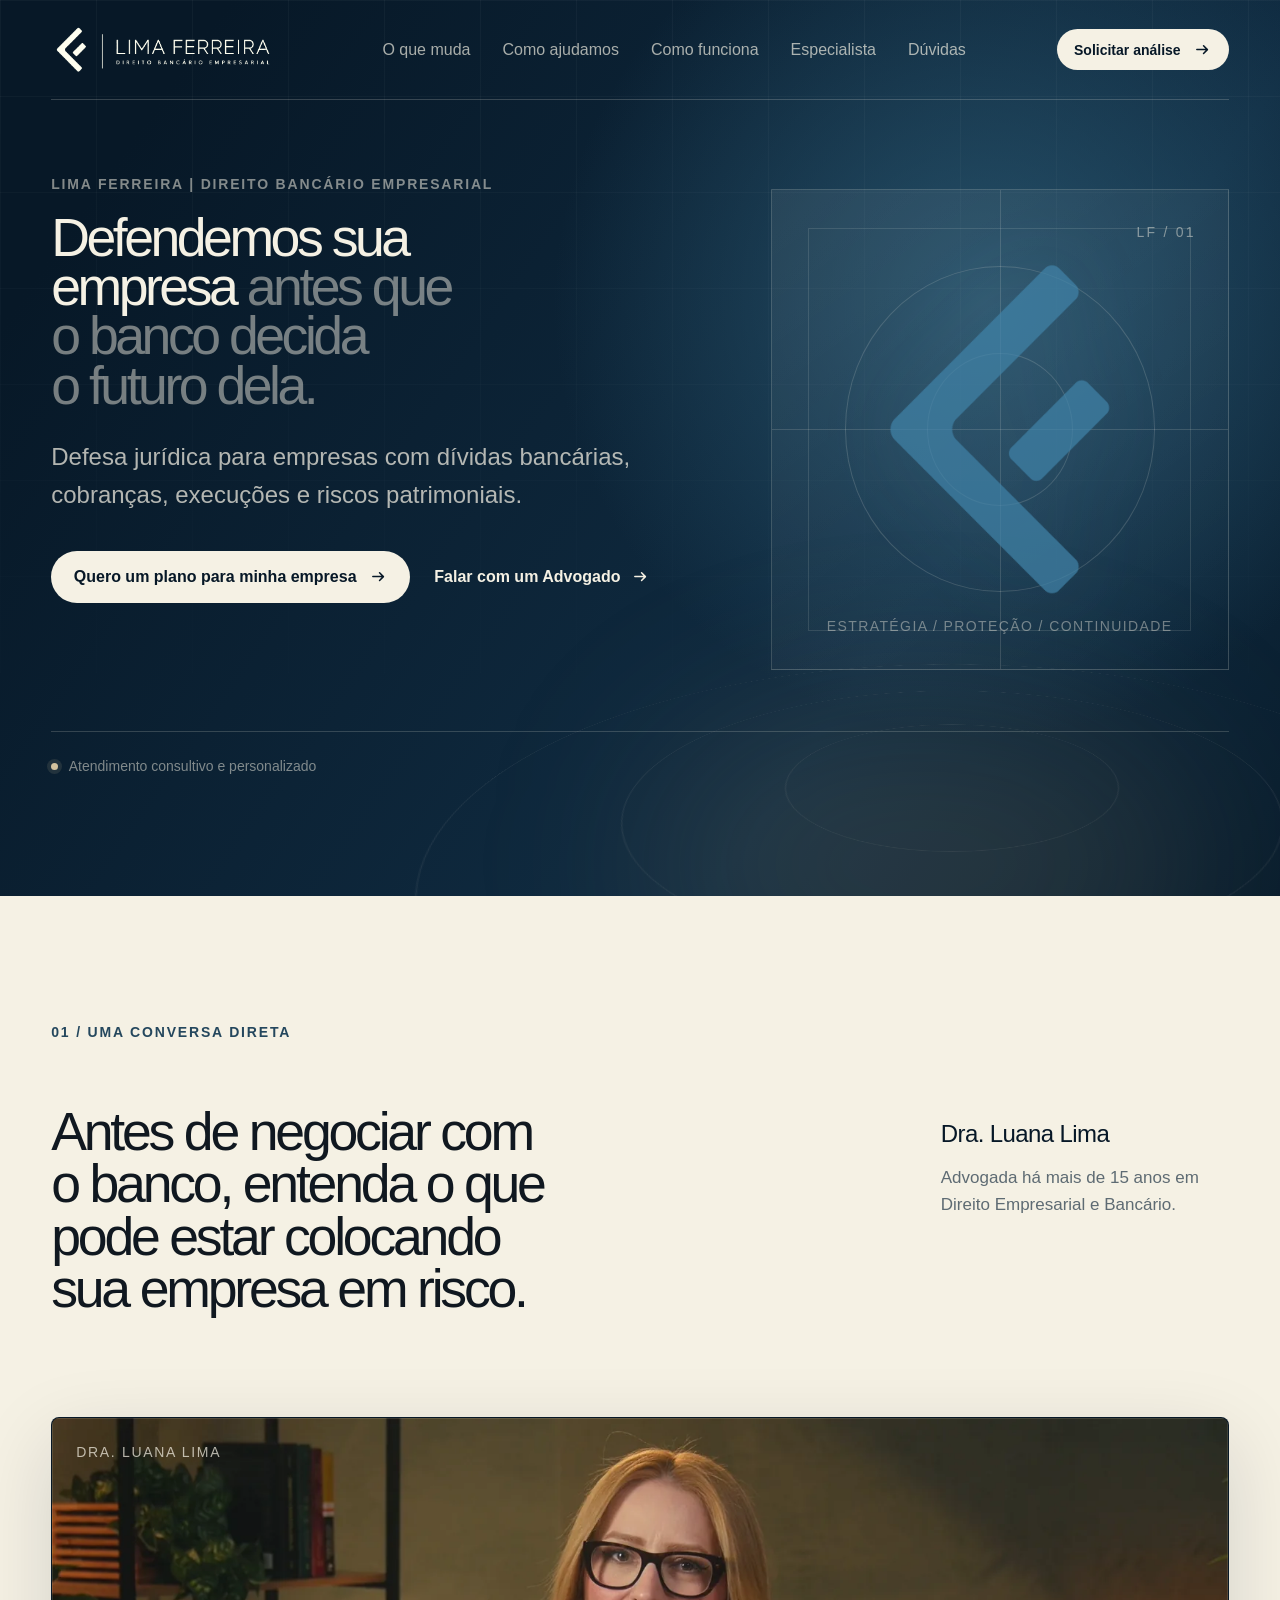
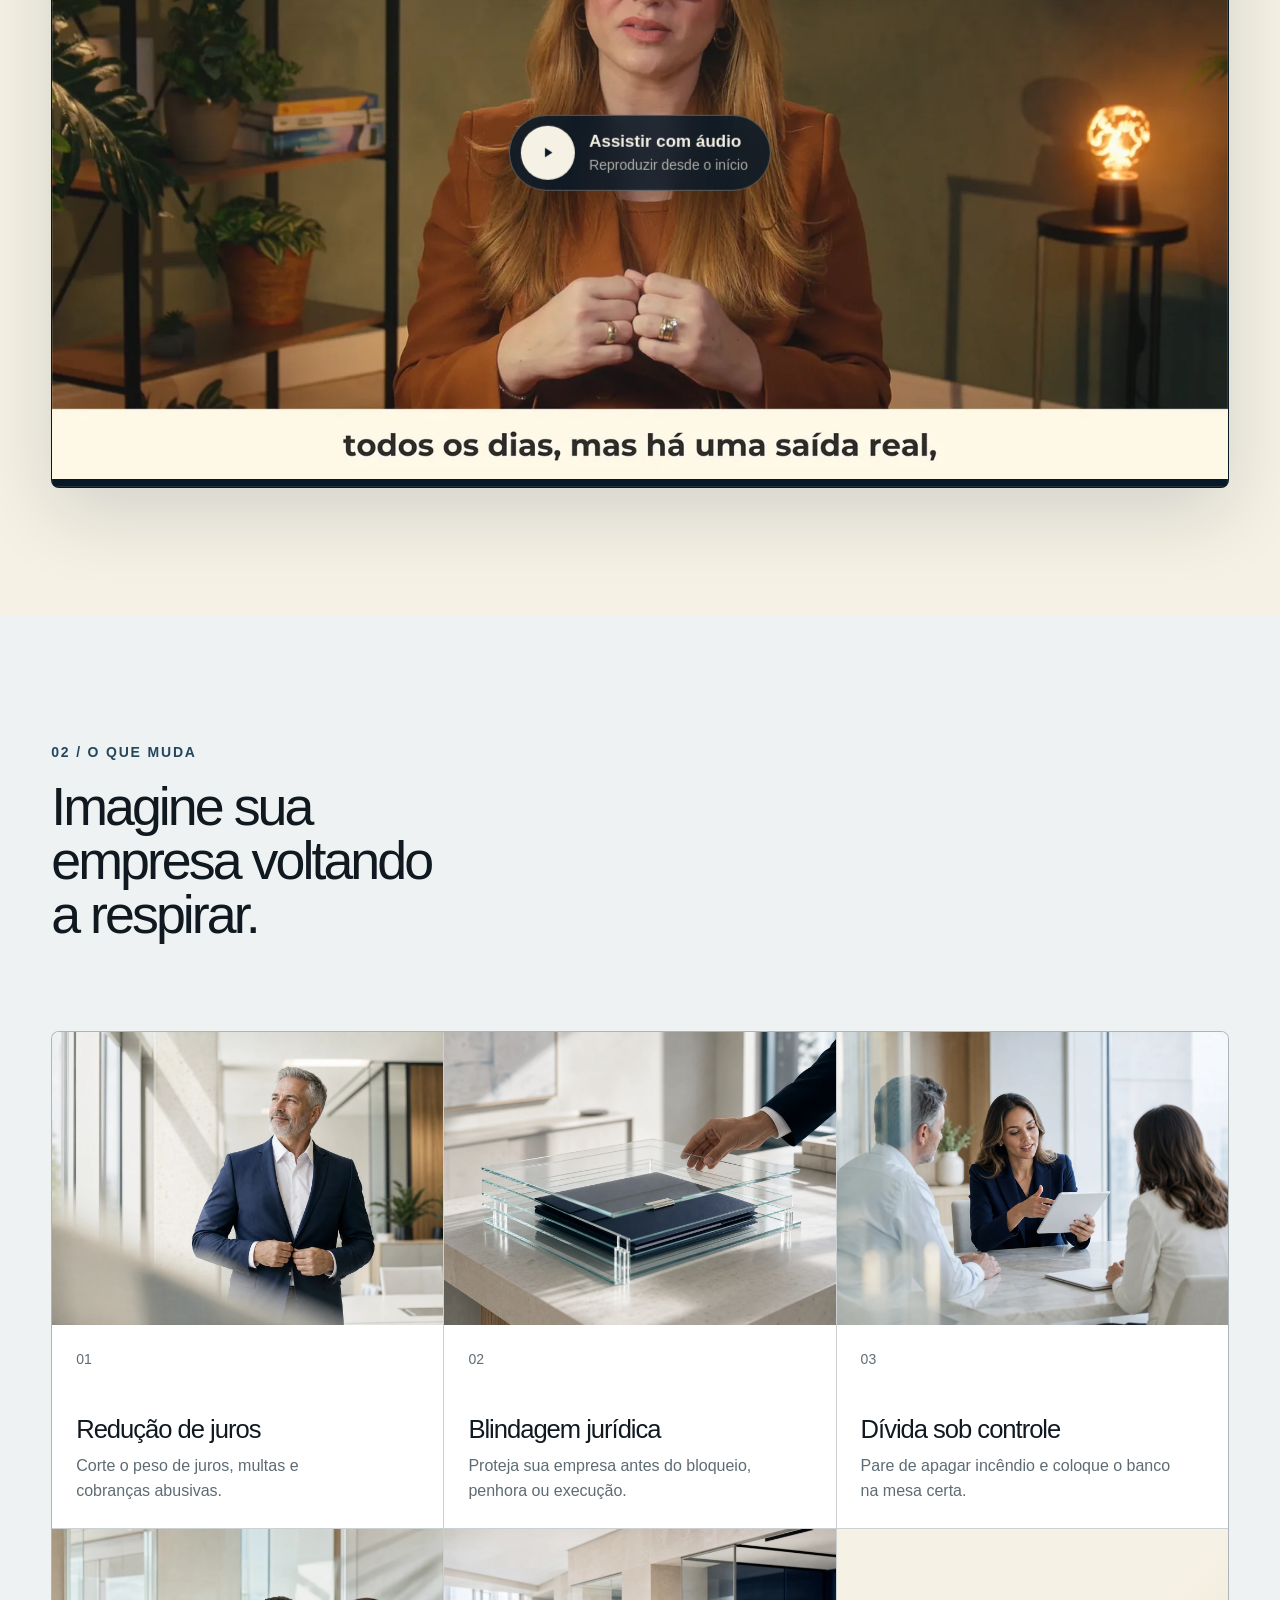
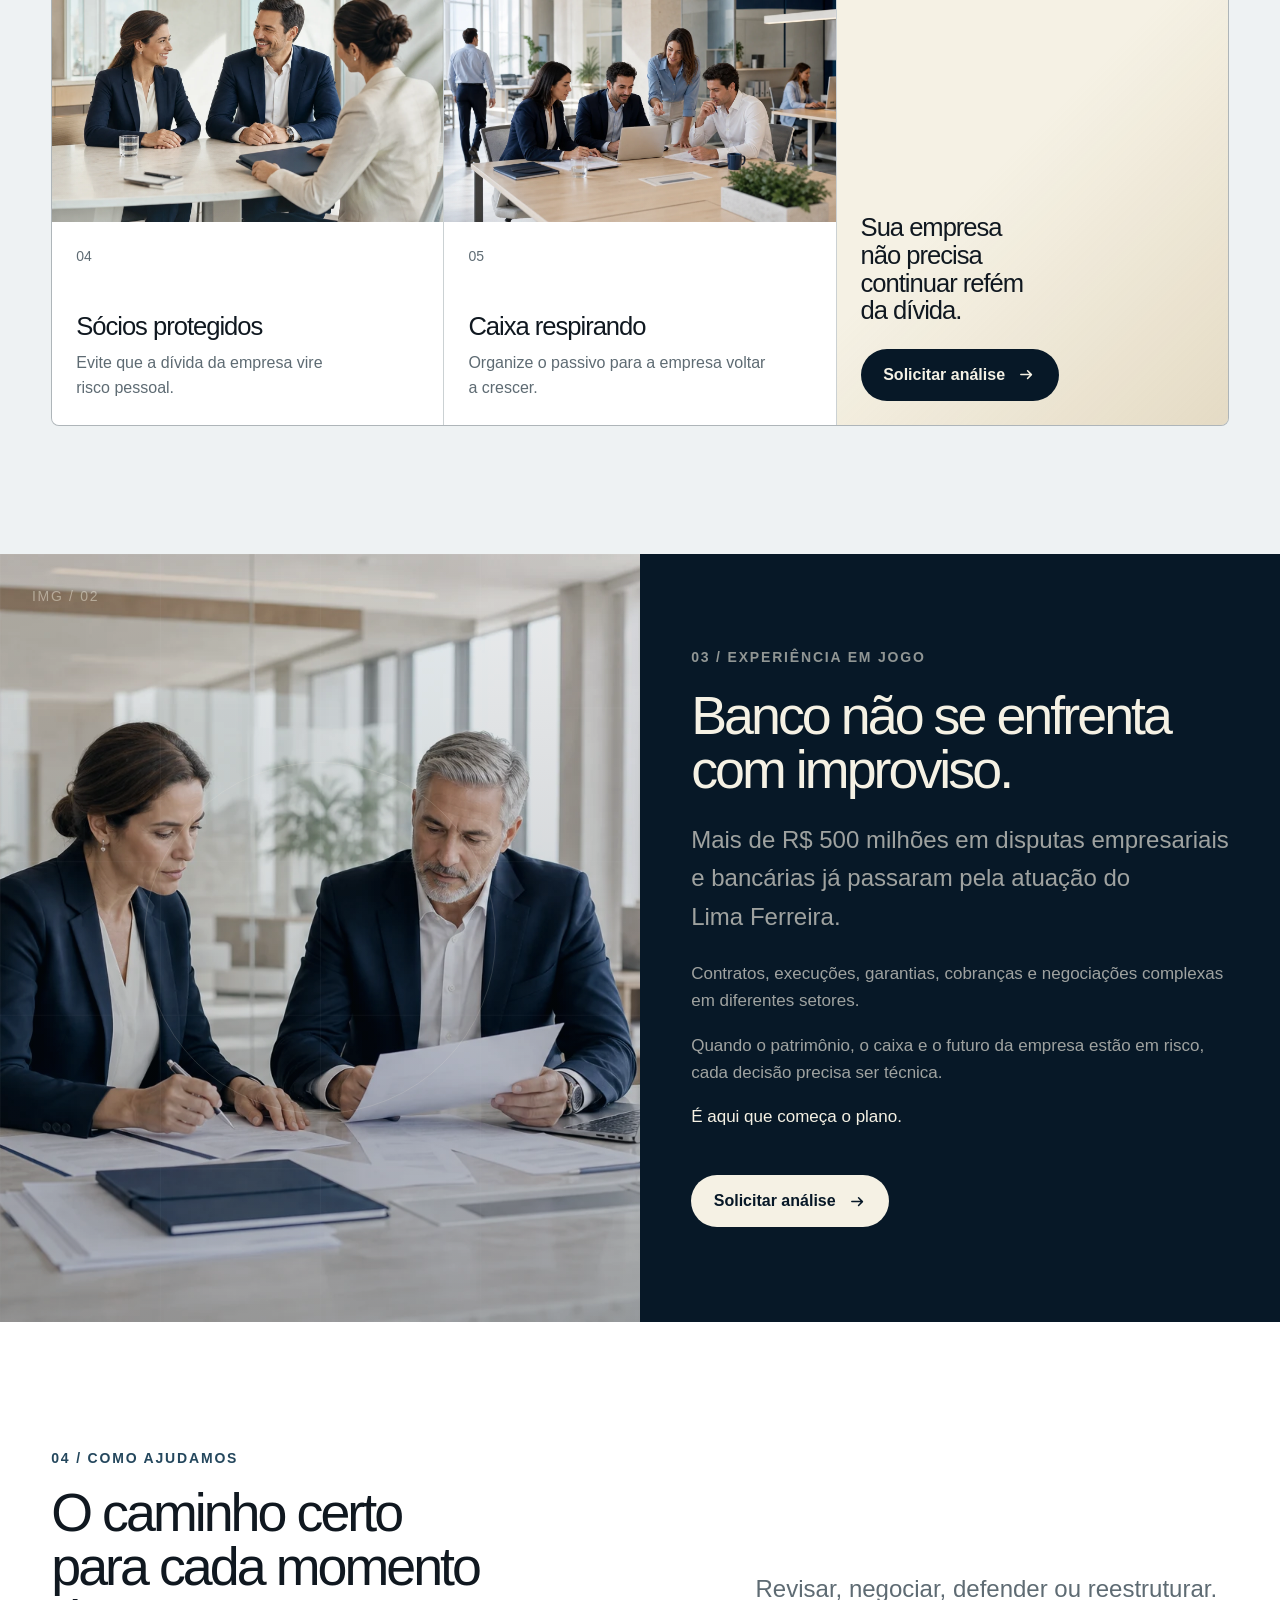
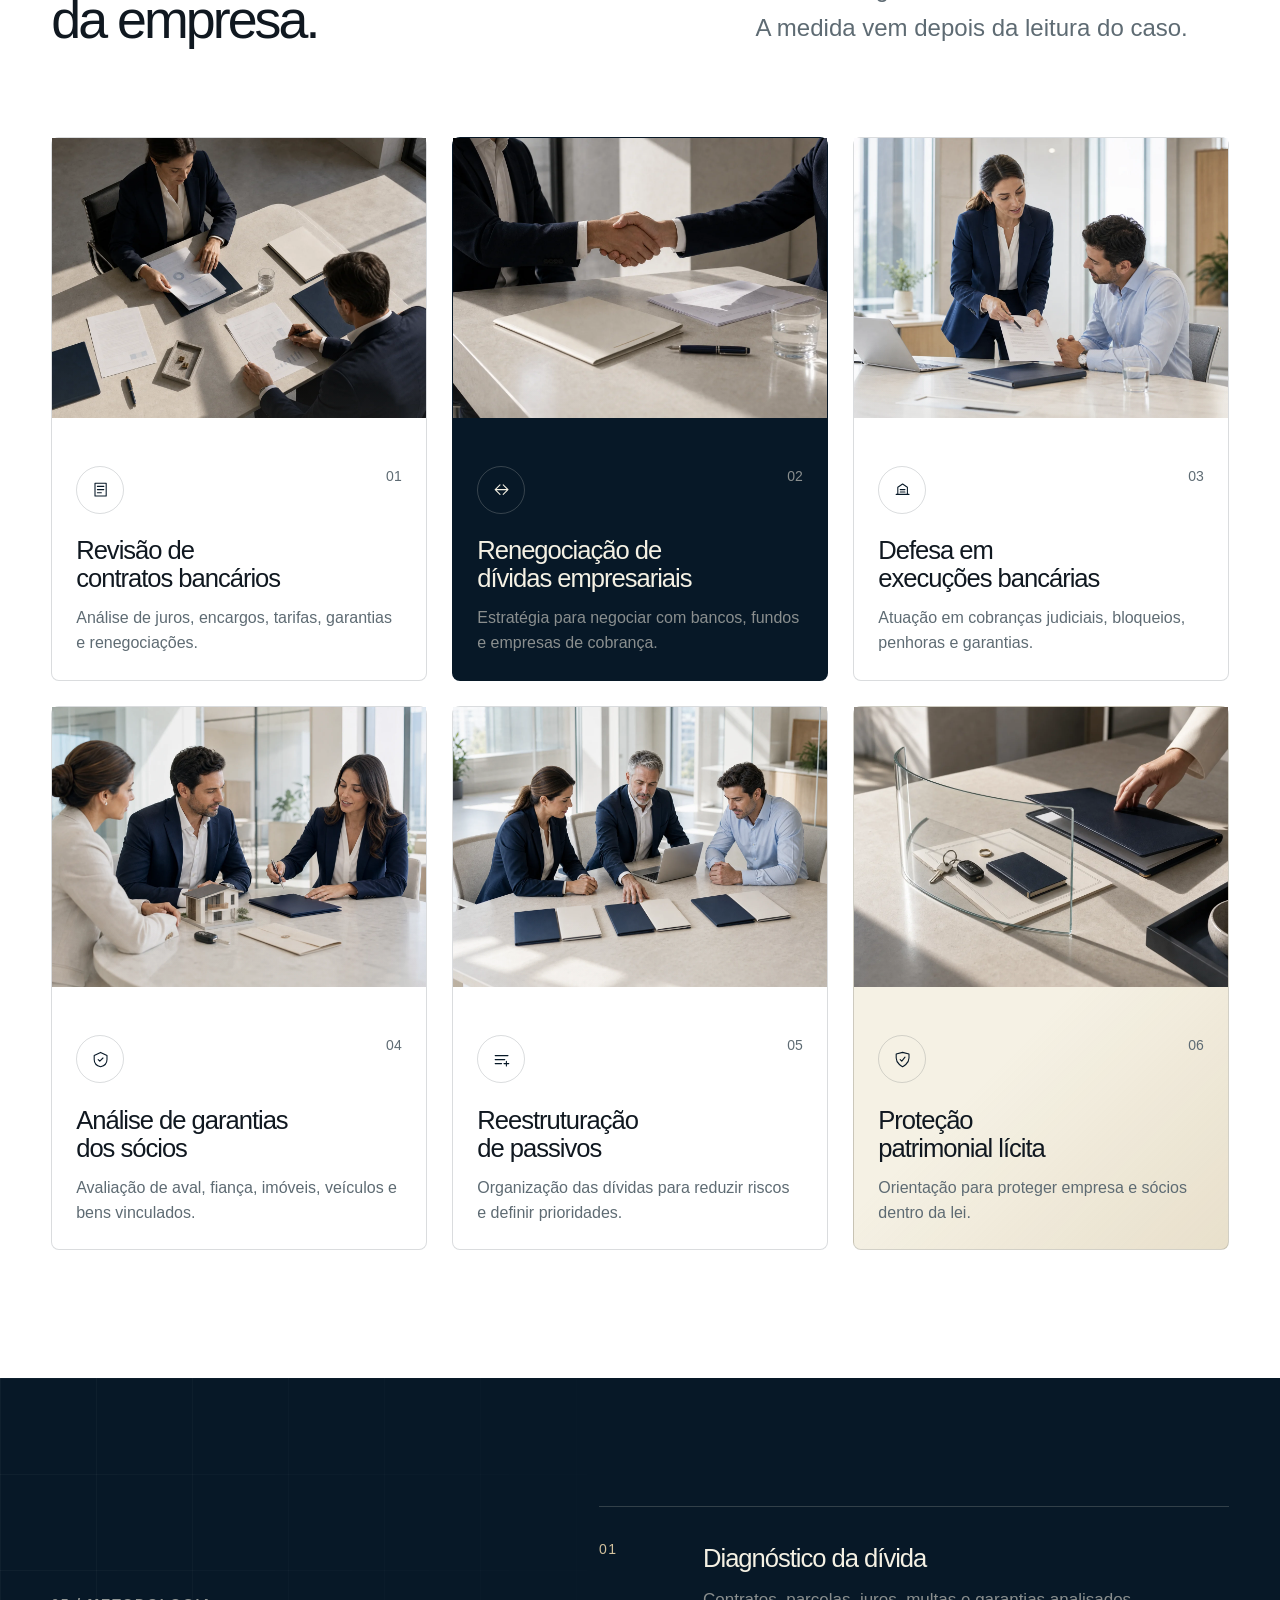
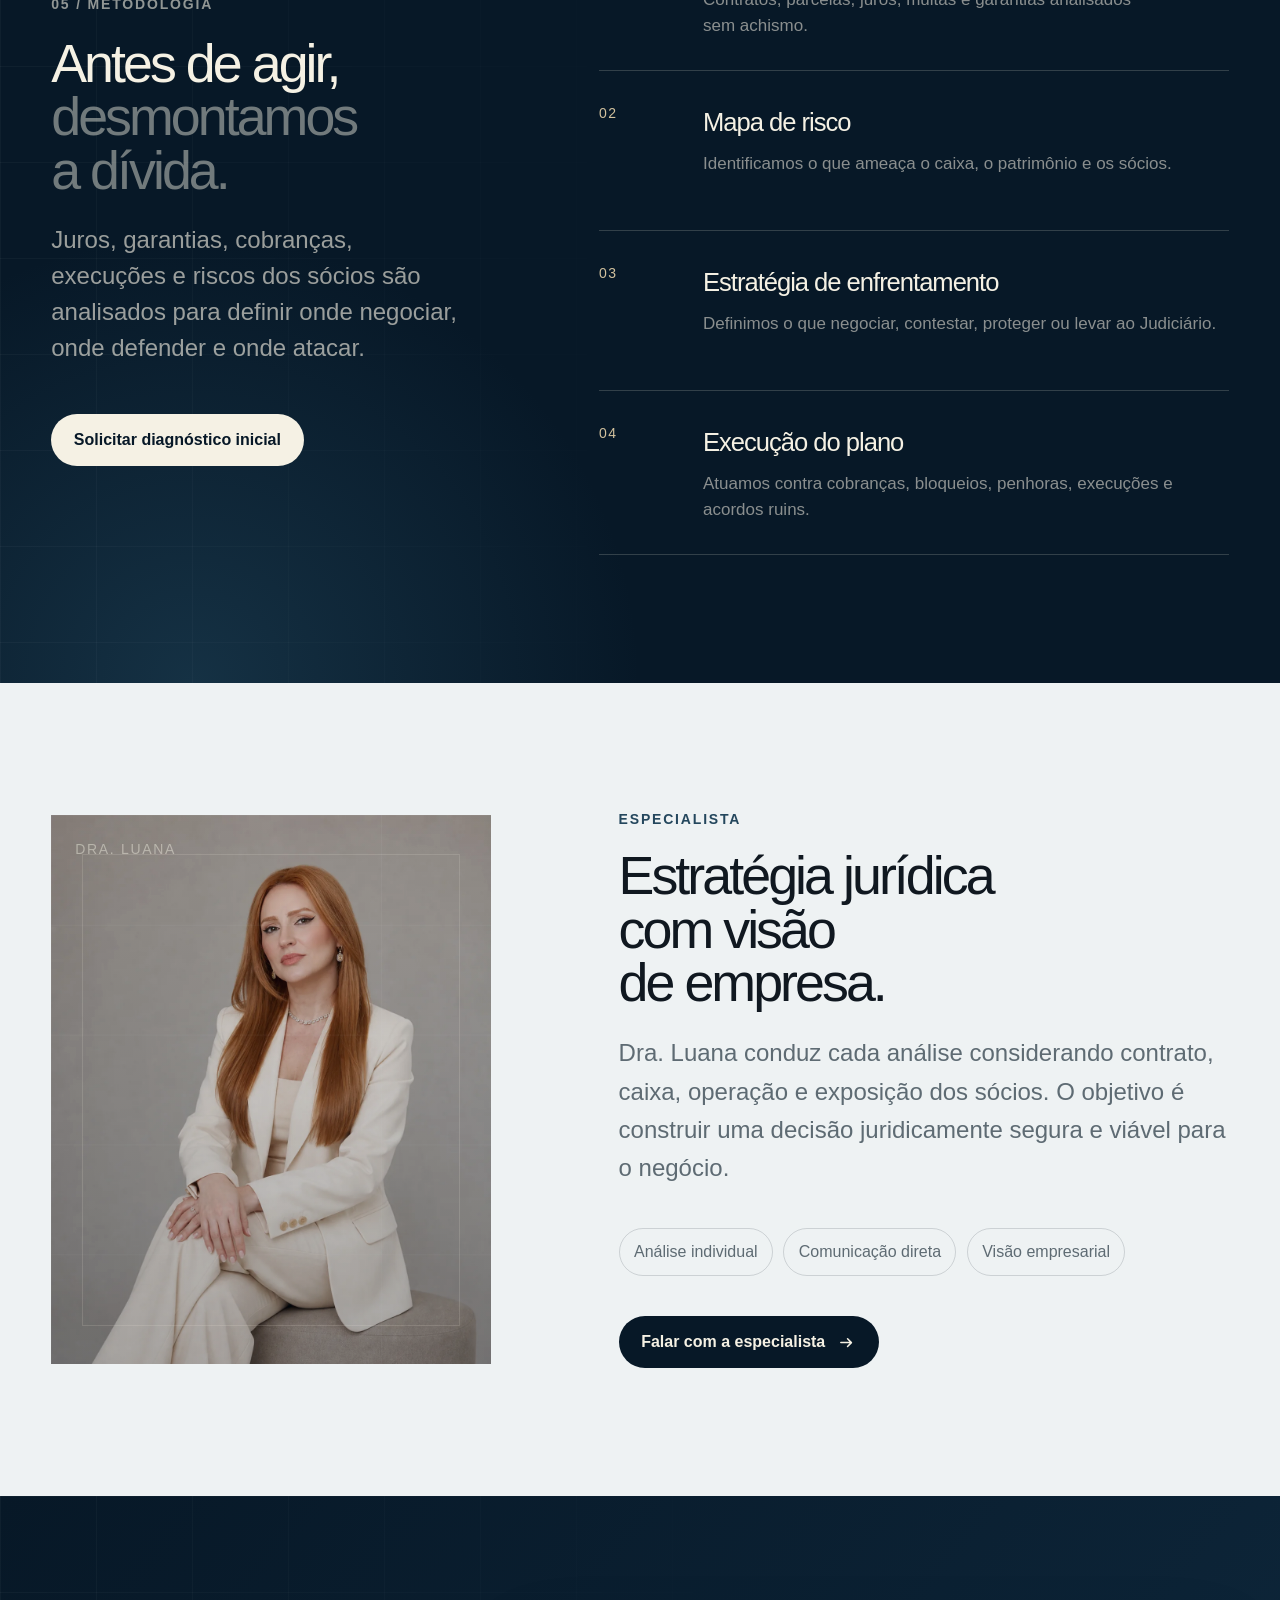
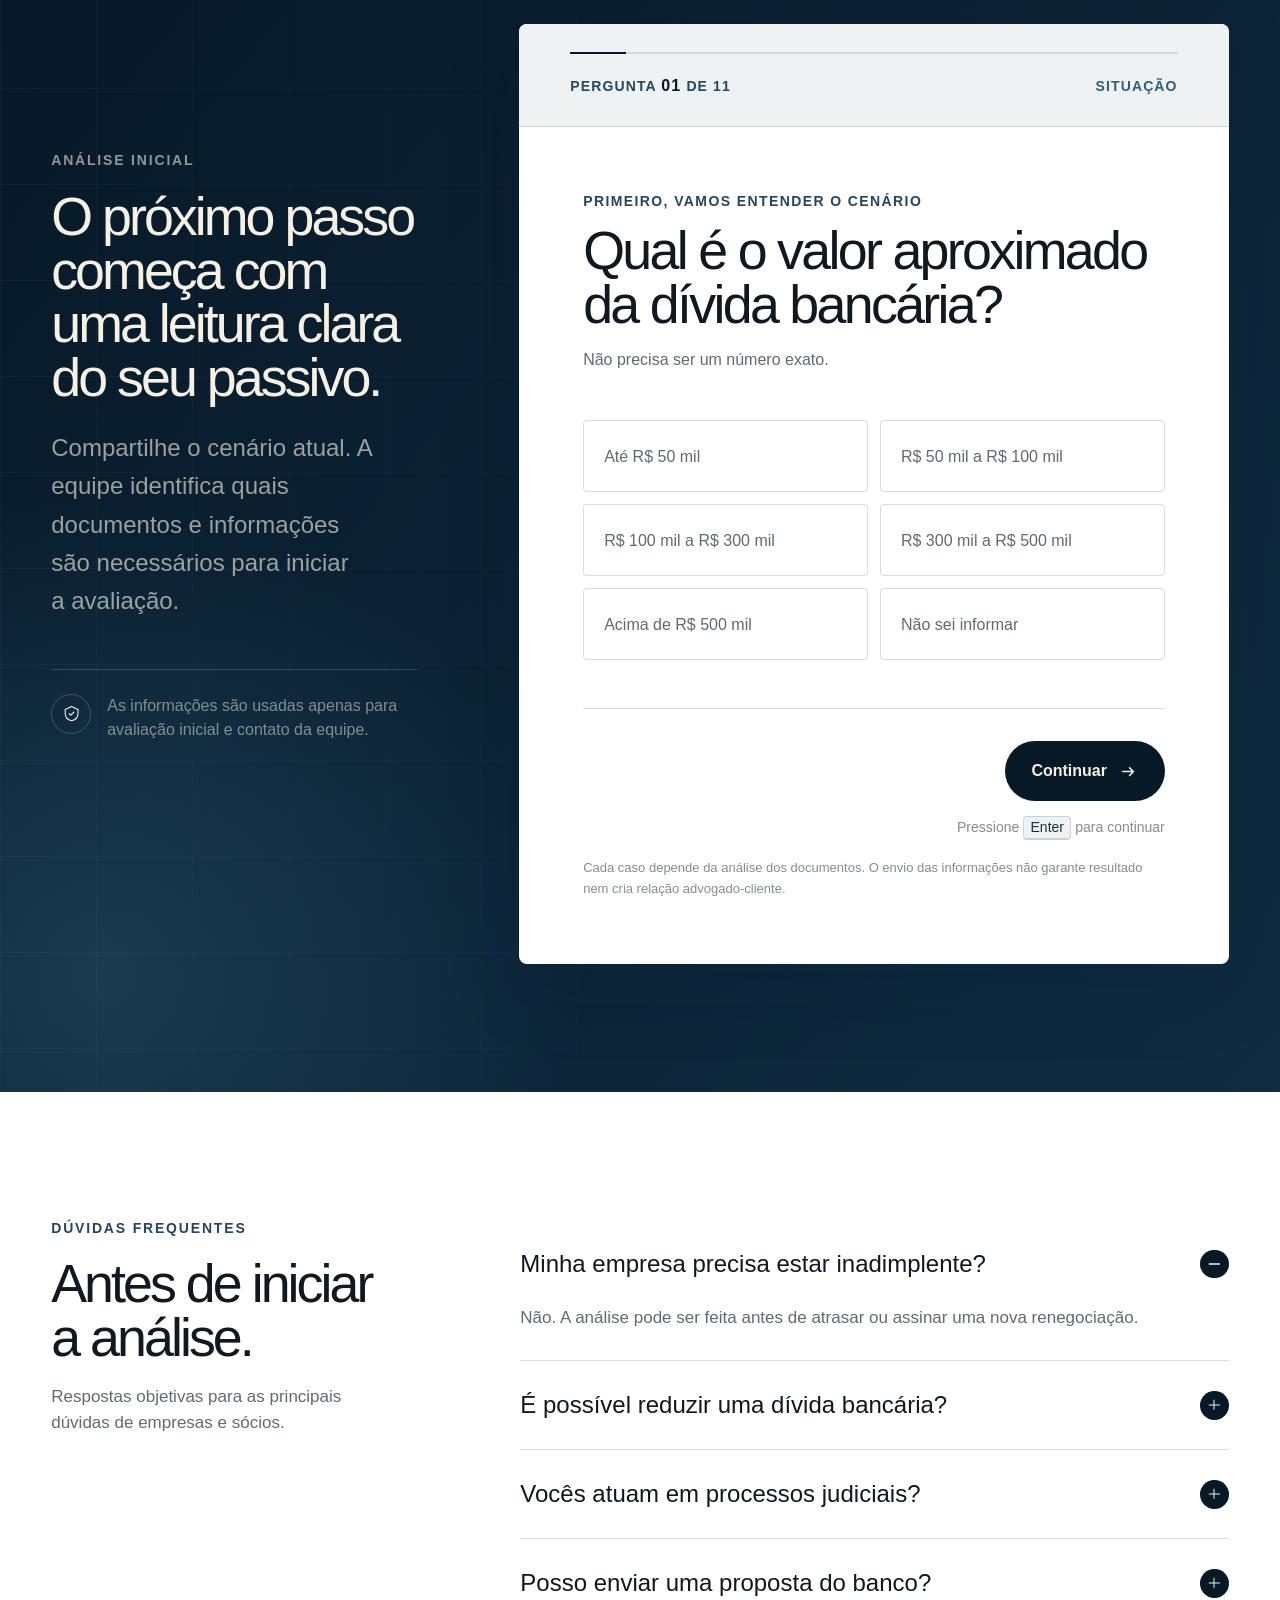
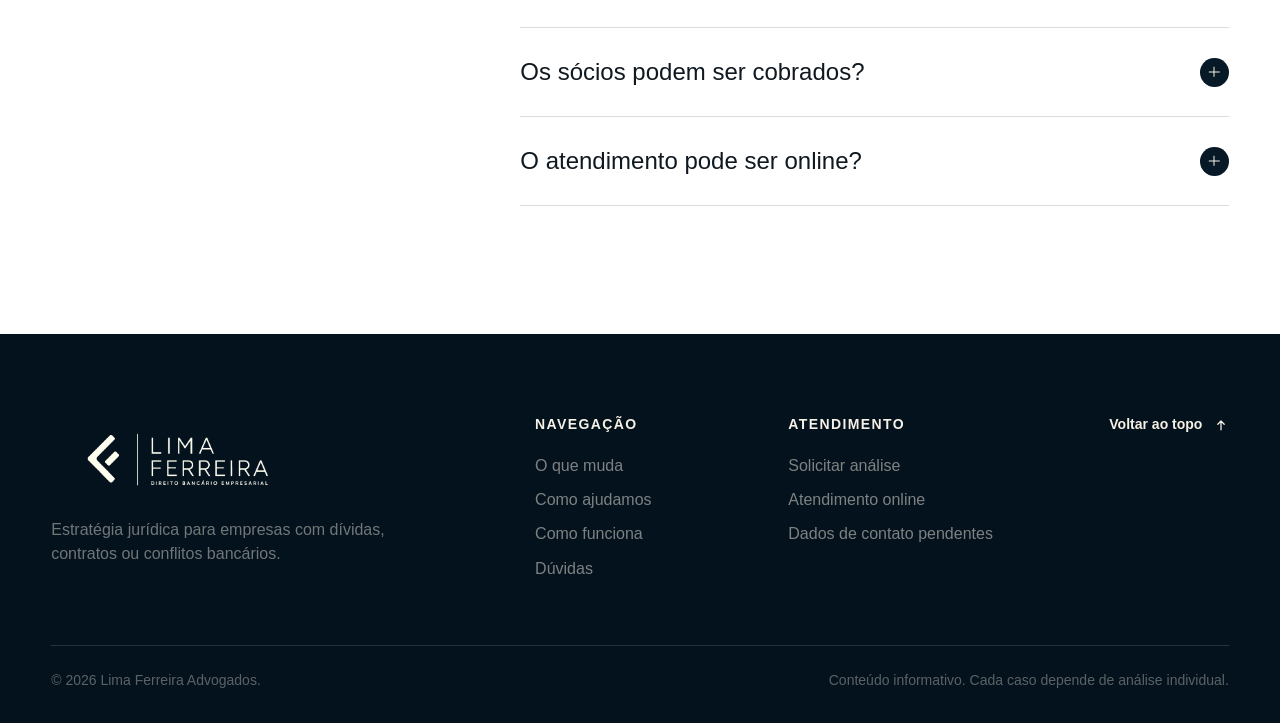
==== index.html @ 88865102 "Transforma formulario em fluxo conversacional" ====
<!doctype html>
<html lang="pt-BR">
  <head>
    <meta charset="UTF-8" />
    <meta name="viewport" content="width=device-width, initial-scale=1.0" />
    <meta
      name="description"
      content="Estratégia jurídica para organizar passivos bancários, negociar com segurança e proteger a continuidade da empresa."
    />
    <meta name="theme-color" content="#071827" />
    <title>Advogado Bancário Empresarial | Lima Ferreira Advogados</title>
    <link rel="icon" href="logos/lima_ferreira_bancario_compacta_ivory_sem_fundo.png" />
    <link rel="stylesheet" href="styles/tokens.css?v=20260612-mobile-type-system" />
    <link rel="stylesheet" href="styles/landing.css?v=20260613-conversational-form" />
    <script src="scripts/landing.js?v=20260613-conversational-form" defer></script>
  </head>

  <body>
    <a class="skip-link" href="#conteudo">Ir para o conteúdo</a>

    <header class="site-header" data-header>
      <div class="container header-inner">
        <a class="brand" href="#inicio" aria-label="Lima Ferreira - início">
          <img
            src="logos/lima_ferreira_bancario_horizontal_ivory_sem_fundo.png"
            alt="Lima Ferreira Direito Bancário Empresarial"
          />
        </a>

        <button
          class="menu-toggle"
          type="button"
          aria-expanded="false"
          aria-controls="primary-navigation"
        >
          <span></span>
          <span></span>
          <span></span>
          <span class="sr-only">Abrir navegação</span>
        </button>

        <nav id="primary-navigation" class="primary-navigation" aria-label="Navegação principal">
          <a href="#situacoes">O que muda</a>
          <a href="#atuacao">Como ajudamos</a>
          <a href="#metodo">Como funciona</a>
          <a href="#especialista">Especialista</a>
          <a href="#faq">Dúvidas</a>
        </nav>

        <a class="button button--ivory button--small header-cta" href="#analise">
          Solicitar análise
          <span class="button-icon" aria-hidden="true">
            <svg viewBox="0 0 20 20">
              <path d="M4 10h11M11 6l4 4-4 4" />
            </svg>
          </span>
        </a>
      </div>
    </header>

    <main id="conteudo">
      <section id="inicio" class="hero">
        <div class="hero-grid" aria-hidden="true"></div>
        <div class="hero-glow" aria-hidden="true"></div>

        <div class="container hero-layout">
          <div class="hero-copy">
            <div class="section-kicker section-kicker--light">
              <span>Lima Ferreira | Direito Bancário Empresarial</span>
            </div>

            <h1>Defendemos sua empresa <span>antes que o banco decida o futuro dela.</span></h1>
            <p class="hero-description">
              Defesa jurídica para empresas com dívidas bancárias, cobranças, execuções e riscos
              patrimoniais.
            </p>

            <div class="hero-actions">
              <a class="button button--ivory" href="#analise">
                Quero um plano para minha empresa
                <span class="button-icon" aria-hidden="true">
                  <svg viewBox="0 0 20 20">
                    <path d="M4 10h11M11 6l4 4-4 4" />
                  </svg>
                </span>
              </a>
              <a class="text-link text-link--light" href="#especialista">
                Falar com um Advogado
                <svg viewBox="0 0 20 20" aria-hidden="true">
                  <path d="M4 10h11M11 6l4 4-4 4" />
                </svg>
              </a>
            </div>
          </div>

          <div class="hero-visual" aria-label="Símbolo geométrico da Lima Ferreira">
            <div class="visual-index">LF / 01</div>
            <div class="visual-axis visual-axis--horizontal" aria-hidden="true"></div>
            <div class="visual-axis visual-axis--vertical" aria-hidden="true"></div>
            <div class="visual-arc visual-arc--large" aria-hidden="true"></div>
            <div class="visual-arc visual-arc--small" aria-hidden="true"></div>
            <img
              class="visual-logo-mark"
              src="logos/lima-ferreira-icone-azul.png"
              alt=""
              aria-hidden="true"
            />
            <p class="visual-caption">Estratégia / Proteção / Continuidade</p>
          </div>
        </div>

        <div class="container hero-status">
          <div>
            <span class="status-dot"></span>
            <p>Atendimento consultivo e personalizado</p>
          </div>
        </div>
      </section>

      <section id="conversa" class="section video-section" aria-labelledby="video-title">
        <div class="container video-intro">
          <p class="section-number">01 / Uma conversa direta</p>
          <h2 id="video-title">
            Antes de negociar com o banco, entenda o que pode estar colocando sua empresa em risco.
          </h2>
          <p class="video-intro__credential">
            <strong>Dra. Luana Lima</strong>
            <span>Advogada há mais de 15 anos em Direito Empresarial e Bancário.</span>
          </p>
        </div>

        <div class="container video-frame">
          <video
            data-video-preview
            autoplay
            muted
            loop
            playsinline
            preload="metadata"
            poster="assets/editorial/images/dra-luana-video-poster.webp"
            aria-label="Apresentação da Dra. Luana sobre direito bancário empresarial"
          >
            <source src="assets/editorial/dra-luana-apresentacao.m4v" type="video/x-m4v" />
            Seu navegador não oferece suporte à reprodução de vídeo.
          </video>
          <button
            class="video-frame__play"
            type="button"
            data-video-play
            aria-label="Assistir ao vídeo completo com áudio desde o início"
          >
            <span class="video-frame__play-icon" aria-hidden="true">
              <svg viewBox="0 0 24 24">
                <path d="M9 6.75v10.5L17.25 12 9 6.75Z" />
              </svg>
            </span>
            <span>
              <strong>Assistir com áudio</strong>
              <small>Reproduzir desde o início</small>
            </span>
          </button>
          <div class="video-frame__meta" aria-hidden="true">
            <span>DRA. LUANA LIMA</span>
          </div>
        </div>
      </section>

      <section id="situacoes" class="section pain-section">
        <div class="container">
          <div class="section-heading">
            <div>
              <p class="section-number">02 / O que muda</p>
              <h2>Imagine sua empresa voltando a respirar.</h2>
            </div>
          </div>

          <div class="situation-grid">
            <article class="situation-card">
              <figure class="card-media">
                <img
                  src="assets/editorial/images/04-card-parcelas-caixa.webp?v=20260612-light-cards"
                  alt="Empresário confiante em um escritório claro após reorganizar sua dívida"
                  loading="lazy"
                />
              </figure>
              <span>01</span>
              <h3>Redução de juros</h3>
              <p>Corte o peso de juros, multas e cobranças abusivas.</p>
            </article>

            <article class="situation-card">
              <figure class="card-media">
                <img
                  src="assets/editorial/images/05-card-proposta-complexa.webp?v=20260612-light-cards"
                  alt="Documentos empresariais protegidos por camadas de vidro"
                  loading="lazy"
                />
              </figure>
              <span>02</span>
              <h3>Blindagem jurídica</h3>
              <p>Proteja sua empresa antes do bloqueio, penhora ou execução.</p>
            </article>

            <article class="situation-card">
              <figure class="card-media">
                <img
                  src="assets/editorial/images/06-card-execucao.webp?v=20260612-light-cards"
                  alt="Advogada explica uma estratégia bancária a empresários usando um tablet"
                  loading="lazy"
                />
              </figure>
              <span>03</span>
              <h3>Dívida sob controle</h3>
              <p>Pare de apagar incêndio e coloque o banco na mesa certa.</p>
            </article>

            <article class="situation-card">
              <figure class="card-media">
                <img
                  src="assets/editorial/images/07-card-socios-expostos.webp?v=20260612-light-cards"
                  alt="Sócios satisfeitos após uma reunião de proteção patrimonial"
                  loading="lazy"
                />
              </figure>
              <span>04</span>
              <h3>Sócios protegidos</h3>
              <p>Evite que a dívida da empresa vire risco pessoal.</p>
            </article>

            <article class="situation-card">
              <figure class="card-media">
                <img
                  src="assets/editorial/images/08-card-divida-crescimento.webp?v=20260612-light-cards"
                  alt="Equipe trabalha em um escritório claro com a operação organizada"
                  loading="lazy"
                />
              </figure>
              <span>05</span>
              <h3>Caixa respirando</h3>
              <p>Organize o passivo para a empresa voltar a crescer.</p>
            </article>

            <article class="situation-cta">
              <p>Sua empresa não precisa continuar refém da dívida.</p>
              <a class="button button--primary" href="#analise">
                Solicitar análise
                <span class="button-icon" aria-hidden="true">
                  <svg viewBox="0 0 20 20">
                    <path d="M4 10h11M11 6l4 4-4 4" />
                  </svg>
                </span>
              </a>
            </article>
          </div>
        </div>
      </section>

      <section class="belief-section">
        <div class="belief-visual">
          <img
            src="assets/editorial/images/02-editorial-proposta-banco.webp?v=20260613-light-services"
            alt="Advogados experientes analisam juntos documentos de um caso empresarial"
            loading="lazy"
          />
          <div class="belief-visual__grid" aria-hidden="true"></div>
          <span>IMG / 02</span>
        </div>

        <div class="belief-content">
          <div class="belief-content__inner">
            <p class="section-number section-number--light">03 / Experiência em jogo</p>
            <h2>Banco não se enfrenta com improviso.</h2>
            <p class="body-large">
              Mais de R$ 500 milhões em disputas empresariais e bancárias já passaram pela atuação
              do Lima Ferreira.
            </p>
            <p>
              Contratos, execuções, garantias, cobranças e negociações complexas em diferentes
              setores.
            </p>
            <p>
              Quando o patrimônio, o caixa e o futuro da empresa estão em risco, cada decisão
              precisa ser técnica.
            </p>
            <p><strong>É aqui que começa o plano.</strong></p>
            <a class="button button--ivory" href="#analise">
              Solicitar análise
              <span class="button-icon" aria-hidden="true">
                <svg viewBox="0 0 20 20">
                  <path d="M4 10h11M11 6l4 4-4 4" />
                </svg>
              </span>
            </a>
          </div>
        </div>
      </section>

      <section id="atuacao" class="section services-section">
        <div class="container">
          <div class="section-heading">
            <div>
              <p class="section-number">04 / Como ajudamos</p>
              <h2>O caminho certo para cada momento da empresa.</h2>
            </div>
            <p class="section-intro">
              Revisar, negociar, defender ou reestruturar. A medida vem depois da leitura do caso.
            </p>
          </div>

          <div class="services-grid">
            <article class="service-card">
              <figure class="card-media">
                <img
                  src="assets/editorial/images/15-equipe-analise.webp"
                  alt="Equipe jurídica analisando documentos financeiros em uma mesa de reunião"
                  loading="lazy"
                />
              </figure>
              <div class="service-card__top">
                <span class="service-card__icon" aria-hidden="true">
                  <svg viewBox="0 0 24 24">
                    <path d="M5 4h14v16H5zM8 8h8M8 12h8M8 16h5" />
                  </svg>
                </span>
                <span>01</span>
              </div>
              <div>
                <h3>Revisão de contratos bancários</h3>
                <p>Análise de juros, encargos, tarifas, garantias e renegociações.</p>
              </div>
            </article>

            <article class="service-card service-card--featured">
              <figure class="card-media">
                <img
                  src="assets/editorial/images/16-acordo-negociacao.webp"
                  alt="Aperto de mãos após uma negociação empresarial"
                  loading="lazy"
                />
              </figure>
              <div class="service-card__top">
                <span class="service-card__icon" aria-hidden="true">
                  <svg viewBox="0 0 24 24">
                    <path d="M4 12h16M14 6l6 6-6 6M10 18l-6-6 6-6" />
                  </svg>
                </span>
                <span>02</span>
              </div>
              <div>
                <h3>Renegociação de dívidas empresariais</h3>
                <p>Estratégia para negociar com bancos, fundos e empresas de cobrança.</p>
              </div>
            </article>

            <article class="service-card">
              <figure class="card-media">
                <img
                  src="assets/editorial/images/11-servico-defesa-execucoes.webp?v=20260613-light-services"
                  alt="Advogada orienta empresário sobre uma resposta jurídica já preparada"
                  loading="lazy"
                />
              </figure>
              <div class="service-card__top">
                <span class="service-card__icon" aria-hidden="true">
                  <svg viewBox="0 0 24 24">
                    <path d="M4 18h16M6 18V9l6-4 6 4v9M9 12h6M9 15h6" />
                  </svg>
                </span>
                <span>03</span>
              </div>
              <div>
                <h3>Defesa em execuções bancárias</h3>
                <p>Atuação em cobranças judiciais, bloqueios, penhoras e garantias.</p>
              </div>
            </article>

            <article class="service-card">
              <figure class="card-media">
                <img
                  src="assets/editorial/images/12-servico-garantias-socios.webp?v=20260613-light-services"
                  alt="Advogada e sócios analisam bens e garantias vinculados aos contratos"
                  loading="lazy"
                />
              </figure>
              <div class="service-card__top">
                <span class="service-card__icon" aria-hidden="true">
                  <svg viewBox="0 0 24 24">
                    <path d="M12 3 4 7v5c0 5 3.4 8 8 9 4.6-1 8-4 8-9V7l-8-4ZM9 12l2 2 4-4" />
                  </svg>
                </span>
                <span>04</span>
              </div>
              <div>
                <h3>Análise de garantias dos sócios</h3>
                <p>Avaliação de aval, fiança, imóveis, veículos e bens vinculados.</p>
              </div>
            </article>

            <article class="service-card">
              <figure class="card-media">
                <img
                  src="assets/editorial/images/13-servico-reestruturacao.webp?v=20260613-light-services"
                  alt="Equipe organiza documentos em grupos para definir prioridades financeiras"
                  loading="lazy"
                />
              </figure>
              <div class="service-card__top">
                <span class="service-card__icon" aria-hidden="true">
                  <svg viewBox="0 0 24 24">
                    <path d="M4 7h16M4 12h12M4 17h8M18 14v6M15 17h6" />
                  </svg>
                </span>
                <span>05</span>
              </div>
              <div>
                <h3>Reestruturação de passivos</h3>
                <p>Organização das dívidas para reduzir riscos e definir prioridades.</p>
              </div>
            </article>

            <article class="service-card service-card--ivory">
              <figure class="card-media">
                <img
                  src="assets/editorial/images/17-protecao-patrimonial.webp"
                  alt="Documentos e bens organizados atrás de uma camada de vidro protetora"
                  loading="lazy"
                />
              </figure>
              <div class="service-card__top">
                <span class="service-card__icon" aria-hidden="true">
                  <svg viewBox="0 0 24 24">
                    <path d="M12 21s8-4 8-11V5l-8-2-8 2v5c0 7 8 11 8 11ZM9 12l2 2 4-5" />
                  </svg>
                </span>
                <span>06</span>
              </div>
              <div>
                <h3>Proteção patrimonial lícita</h3>
                <p>Orientação para proteger empresa e sócios dentro da lei.</p>
              </div>
            </article>
          </div>
        </div>
      </section>

      <section id="metodo" class="section method-section">
        <div class="container method-layout">
          <div class="method-intro">
            <p class="section-number section-number--light">05 / Metodologia</p>
            <h2>Antes de agir, <span>desmontamos a dívida.</span></h2>
            <p>
              Juros, garantias, cobranças, execuções e riscos dos sócios são analisados para definir
              onde negociar, onde defender e onde atacar.
            </p>
            <a class="button button--ivory" href="#analise">Solicitar diagnóstico inicial</a>
          </div>

          <ol class="method-steps">
            <li>
              <span>01</span>
              <div>
                <h3>Diagnóstico da dívida</h3>
                <p>Contratos, parcelas, juros, multas e garantias analisados sem achismo.</p>
              </div>
            </li>
            <li>
              <span>02</span>
              <div>
                <h3>Mapa de risco</h3>
                <p>Identificamos o que ameaça o caixa, o patrimônio e os sócios.</p>
              </div>
            </li>
            <li>
              <span>03</span>
              <div>
                <h3>Estratégia de enfrentamento</h3>
                <p>Definimos o que negociar, contestar, proteger ou levar ao Judiciário.</p>
              </div>
            </li>
            <li>
              <span>04</span>
              <div>
                <h3>Execução do plano</h3>
                <p>Atuamos contra cobranças, bloqueios, penhoras, execuções e acordos ruins.</p>
              </div>
            </li>
          </ol>
        </div>
      </section>

      <section id="especialista" class="section specialist-section">
        <div class="container specialist-layout">
          <div class="specialist-portrait">
            <img
              src="assets/editorial/images/03-dra-luana-sentada.webp"
              alt="Dra. Luana em retrato profissional sentada"
              loading="lazy"
            />
            <div class="specialist-portrait__grid" aria-hidden="true"></div>
            <span>DRA. LUANA</span>
          </div>

          <div class="specialist-copy">
            <p class="section-number">Especialista</p>
            <h2>Estratégia jurídica com visão de empresa.</h2>
            <p class="body-large">
              Dra. Luana conduz cada análise considerando contrato, caixa, operação e exposição dos
              sócios. O objetivo é construir uma decisão juridicamente segura e viável para o
              negócio.
            </p>

            <div class="specialist-principles" aria-label="Princípios do atendimento">
              <span>Análise individual</span>
              <span>Comunicação direta</span>
              <span>Visão empresarial</span>
            </div>

            <a class="button button--primary" href="#analise">
              Falar com a especialista
              <span class="button-icon" aria-hidden="true">
                <svg viewBox="0 0 20 20">
                  <path d="M4 10h11M11 6l4 4-4 4" />
                </svg>
              </span>
            </a>
          </div>
        </div>
      </section>

      <section id="faq" class="section faq-section">
        <div class="container faq-layout">
          <div class="faq-intro">
            <p class="section-number">Dúvidas frequentes</p>
            <h2>Antes de iniciar a análise.</h2>
            <p>Respostas objetivas para as principais dúvidas de empresas e sócios.</p>
          </div>

          <div class="accordion">
            <details open>
              <summary>
                <span>Minha empresa precisa estar inadimplente?</span>
                <i aria-hidden="true"></i>
              </summary>
              <p>
                Não. A análise pode ser feita antes de atrasar ou assinar uma nova renegociação.
              </p>
            </details>
            <details>
              <summary>
                <span>É possível reduzir uma dívida bancária?</span>
                <i aria-hidden="true"></i>
              </summary>
              <p>
                Depende do contrato, da cobrança e da negociação. Não há garantia sem análise.
              </p>
            </details>
            <details>
              <summary>
                <span>Vocês atuam em processos judiciais?</span>
                <i aria-hidden="true"></i>
              </summary>
              <p>Sim. A atuação pode ser extrajudicial ou judicial.</p>
            </details>
            <details>
              <summary>
                <span>Posso enviar uma proposta do banco?</span>
                <i aria-hidden="true"></i>
              </summary>
              <p>
                Sim. A equipe pode avaliar riscos, garantias e impacto para a empresa.
              </p>
            </details>
            <details>
              <summary>
                <span>Os sócios podem ser cobrados?</span>
                <i aria-hidden="true"></i>
              </summary>
              <p>
                Depende das garantias assinadas, como aval, fiança ou bens vinculados.
              </p>
            </details>
            <details>
              <summary>
                <span>O atendimento pode ser online?</span>
                <i aria-hidden="true"></i>
              </summary>
              <p>Sim, mediante envio dos documentos necessários.</p>
            </details>
          </div>
        </div>
      </section>

      <section id="analise" class="analysis-section">
        <div class="analysis-section__grid" aria-hidden="true"></div>
        <div class="container analysis-layout">
          <div class="analysis-copy">
            <p class="section-number section-number--light">Análise inicial</p>
            <h2>O próximo passo começa com uma leitura clara do seu passivo.</h2>
            <p class="body-large">
              Compartilhe o cenário atual. A equipe identifica quais documentos e informações são
              necessários para iniciar a avaliação.
            </p>

            <div class="analysis-assurance">
              <span class="analysis-assurance__icon" aria-hidden="true">
                <svg viewBox="0 0 24 24">
                  <path d="M12 3 4 7v5c0 5 3.4 8 8 9 4.6-1 8-4 8-9V7l-8-4ZM9 12l2 2 4-4" />
                </svg>
              </span>
              <p>As informações são usadas apenas para avaliação inicial e contato da equipe.</p>
            </div>
          </div>

          <div class="form-shell">
            <div class="form-progress" aria-label="Progresso do formulário">
              <div class="form-progress__bar" aria-hidden="true">
                <span data-progress-bar></span>
              </div>
              <div class="form-progress__meta">
                <p>
                  Pergunta <strong data-progress-current>01</strong> de
                  <span data-progress-total>11</span>
                </p>
                <span data-progress-section>Situação</span>
              </div>
            </div>

            <form id="analysis-form" novalidate>
              <div
                class="form-question is-active"
                data-form-question
                data-question-section="Situação"
              >
                <div class="form-step__heading">
                  <p>Primeiro, vamos entender o cenário</p>
                  <h3 id="question-debt" tabindex="-1">
                    Qual é o valor aproximado da dívida bancária?
                  </h3>
                  <span>Não precisa ser um número exato.</span>
                </div>

                <fieldset class="option-group" aria-labelledby="question-debt">
                  <legend class="sr-only">Valor aproximado da dívida bancária</legend>
                  <div class="option-grid option-grid--two">
                    <label class="option-card">
                      <input type="radio" name="debt_amount" value="Até R$ 50 mil" required />
                      <span>Até R$ 50 mil</span>
                    </label>
                    <label class="option-card">
                      <input type="radio" name="debt_amount" value="R$ 50 mil a R$ 100 mil" />
                      <span>R$ 50 mil a R$ 100 mil</span>
                    </label>
                    <label class="option-card">
                      <input type="radio" name="debt_amount" value="R$ 100 mil a R$ 300 mil" />
                      <span>R$ 100 mil a R$ 300 mil</span>
                    </label>
                    <label class="option-card">
                      <input type="radio" name="debt_amount" value="R$ 300 mil a R$ 500 mil" />
                      <span>R$ 300 mil a R$ 500 mil</span>
                    </label>
                    <label class="option-card">
                      <input type="radio" name="debt_amount" value="Acima de R$ 500 mil" />
                      <span>Acima de R$ 500 mil</span>
                    </label>
                    <label class="option-card">
                      <input type="radio" name="debt_amount" value="Não sei informar" />
                      <span>Não sei informar</span>
                    </label>
                  </div>
                </fieldset>
              </div>

              <div
                class="form-question"
                data-form-question
                data-question-section="Situação"
                hidden
              >
                <div class="form-step__heading">
                  <p>Situação atual</p>
                  <h3 id="question-lawsuit" tabindex="-1">Já existe algum processo judicial?</h3>
                  <span>Considere ações de cobrança ou execução relacionadas à dívida.</span>
                </div>

                <fieldset class="option-group" aria-labelledby="question-lawsuit">
                  <legend class="sr-only">Existe processo judicial?</legend>
                  <div class="option-grid">
                    <label class="option-card">
                      <input type="radio" name="lawsuit" value="Sim" required />
                      <span>Sim</span>
                    </label>
                    <label class="option-card">
                      <input type="radio" name="lawsuit" value="Não" />
                      <span>Não</span>
                    </label>
                    <label class="option-card">
                      <input type="radio" name="lawsuit" value="Não sei" />
                      <span>Não sei</span>
                    </label>
                  </div>
                </fieldset>
              </div>

              <div
                class="form-question"
                data-form-question
                data-question-section="Situação"
                hidden
              >
                <div class="form-step__heading">
                  <p>Risco imediato</p>
                  <h3 id="question-block" tabindex="-1">
                    Existe bloqueio, penhora ou risco imediato?
                  </h3>
                  <span>Essa informação ajuda a equipe a identificar a urgência do caso.</span>
                </div>

                <fieldset class="option-group" aria-labelledby="question-block">
                  <legend class="sr-only">Existe bloqueio ou penhora?</legend>
                  <div class="option-grid">
                    <label class="option-card">
                      <input type="radio" name="asset_block" value="Sim" required />
                      <span>Sim</span>
                    </label>
                    <label class="option-card">
                      <input type="radio" name="asset_block" value="Não" />
                      <span>Não</span>
                    </label>
                    <label class="option-card">
                      <input type="radio" name="asset_block" value="Existe risco" />
                      <span>Existe risco</span>
                    </label>
                    <label class="option-card">
                      <input type="radio" name="asset_block" value="Não sei" />
                      <span>Não sei</span>
                    </label>
                  </div>
                </fieldset>
              </div>

              <div
                class="form-question"
                data-form-question
                data-question-section="Empresa"
                hidden
              >
                <div class="form-step__heading">
                  <p>Agora, sobre a empresa</p>
                  <h3 id="question-company" tabindex="-1">Qual é o nome da empresa?</h3>
                  <span>Informe a razão social ou o nome fantasia.</span>
                </div>

                <label class="field field--wide">
                  <span class="sr-only">Nome da empresa</span>
                  <input
                    type="text"
                    name="company"
                    autocomplete="organization"
                    placeholder="Digite o nome da empresa"
                    aria-labelledby="question-company"
                    required
                  />
                </label>
              </div>

              <div
                class="form-question"
                data-form-question
                data-question-section="Empresa"
                hidden
              >
                <div class="form-step__heading">
                  <p>Identificação</p>
                  <h3 id="question-cnpj" tabindex="-1">Qual é o CNPJ da empresa?</h3>
                  <span>Usaremos essa informação apenas para a avaliação inicial.</span>
                </div>

                <label class="field field--wide">
                  <span class="sr-only">CNPJ</span>
                  <input
                    type="text"
                    name="cnpj"
                    inputmode="numeric"
                    autocomplete="off"
                    placeholder="00.000.000/0000-00"
                    aria-labelledby="question-cnpj"
                    data-mask="cnpj"
                    pattern="\d{2}\.\d{3}\.\d{3}/\d{4}-\d{2}"
                    title="Informe um CNPJ no formato 00.000.000/0000-00"
                    required
                  />
                </label>
              </div>

              <div
                class="form-question"
                data-form-question
                data-question-section="Empresa"
                hidden
              >
                <div class="form-step__heading">
                  <p>Localização</p>
                  <h3 id="question-location" tabindex="-1">Em qual cidade a empresa está?</h3>
                  <span>Informe também o estado.</span>
                </div>

                <label class="field field--wide">
                  <span class="sr-only">Cidade e estado</span>
                  <input
                    type="text"
                    name="location"
                    autocomplete="address-level2"
                    placeholder="Ex.: São Paulo, SP"
                    aria-labelledby="question-location"
                    required
                  />
                </label>
              </div>

              <div
                class="form-question"
                data-form-question
                data-question-section="Empresa"
                data-question-optional
                hidden
              >
                <div class="form-step__heading">
                  <p>Contexto do caso · Opcional</p>
                  <h3 id="question-note" tabindex="-1">O que mais preocupa você neste momento?</h3>
                  <span>Você pode responder brevemente ou seguir sem preencher.</span>
                </div>

                <label class="field field--wide">
                  <span class="sr-only">Observação sobre o caso</span>
                  <textarea
                    name="case_note"
                    rows="5"
                    placeholder="Conte os pontos mais importantes do caso"
                    aria-labelledby="question-note"
                  ></textarea>
                </label>
              </div>

              <div
                class="form-question"
                data-form-question
                data-question-section="Contato"
                hidden
              >
                <div class="form-step__heading">
                  <p>Estamos quase lá</p>
                  <h3 id="question-name" tabindex="-1">Como devemos chamar você?</h3>
                  <span>Informe seu nome completo.</span>
                </div>

                <label class="field field--wide">
                  <span class="sr-only">Nome completo</span>
                  <input
                    type="text"
                    name="name"
                    autocomplete="name"
                    placeholder="Digite seu nome completo"
                    aria-labelledby="question-name"
                    required
                  />
                </label>
              </div>

              <div
                class="form-question"
                data-form-question
                data-question-section="Contato"
                hidden
              >
                <div class="form-step__heading">
                  <p>Canal de retorno</p>
                  <h3 id="question-phone" tabindex="-1">Qual é o seu WhatsApp?</h3>
                  <span>Inclua o DDD para que a equipe possa retornar.</span>
                </div>

                <label class="field field--wide">
                  <span class="sr-only">WhatsApp</span>
                  <input
                    type="tel"
                    name="phone"
                    inputmode="tel"
                    autocomplete="tel"
                    placeholder="(00) 00000-0000"
                    aria-labelledby="question-phone"
                    data-mask="phone"
                    pattern="\(\d{2}\) \d{4,5}-\d{4}"
                    title="Informe um telefone com DDD"
                    required
                  />
                </label>
              </div>

              <div
                class="form-question"
                data-form-question
                data-question-section="Contato"
                hidden
              >
                <div class="form-step__heading">
                  <p>Outro canal de contato</p>
                  <h3 id="question-email" tabindex="-1">Qual é o seu melhor e-mail?</h3>
                  <span>Assim a equipe também pode enviar orientações e documentos.</span>
                </div>

                <label class="field field--wide">
                  <span class="sr-only">E-mail</span>
                  <input
                    type="email"
                    name="email"
                    autocomplete="email"
                    placeholder="voce@empresa.com.br"
                    aria-labelledby="question-email"
                    required
                  />
                </label>
              </div>

              <div
                class="form-question"
                data-form-question
                data-question-section="Confirmação"
                hidden
              >
                <div class="form-step__heading">
                  <p>Última pergunta</p>
                  <h3 id="question-consent" tabindex="-1">Podemos entrar em contato com você?</h3>
                  <span>Seus dados serão usados apenas para avaliação inicial e retorno da equipe.</span>
                </div>

                <label class="consent consent--card">
                  <input type="checkbox" name="consent" required />
                  <span>
                    Sim, autorizo o uso dessas informações para avaliação inicial e contato da
                    equipe, conforme a política de privacidade.
                  </span>
                </label>
              </div>

              <div class="form-actions">
                <button class="button button--outline form-back" type="button" data-form-back hidden>
                  <span class="button-icon button-icon--back" aria-hidden="true">
                    <svg viewBox="0 0 20 20">
                      <path d="M16 10H5M9 6l-4 4 4 4" />
                    </svg>
                  </span>
                  Voltar
                </button>
                <button class="button button--primary form-next" type="button" data-form-next>
                  <span data-form-next-label>Continuar</span>
                  <span class="button-icon" aria-hidden="true">
                    <svg viewBox="0 0 20 20">
                      <path d="M4 10h11M11 6l4 4-4 4" />
                    </svg>
                  </span>
                </button>
                <button class="button button--primary form-submit" type="submit" hidden data-form-submit>
                  Enviar para análise
                  <span class="button-icon" aria-hidden="true">
                    <svg viewBox="0 0 20 20">
                      <path d="M4 10h11M11 6l4 4-4 4" />
                    </svg>
                  </span>
                </button>
              </div>

              <p class="form-keyboard-hint" aria-hidden="true">
                Pressione <kbd>Enter</kbd> para continuar
              </p>

              <p class="form-disclaimer">
                Cada caso depende da análise dos documentos. O envio das informações não garante
                resultado nem cria relação advogado-cliente.
              </p>
            </form>

            <div class="form-success" data-form-success hidden tabindex="-1">
              <span class="form-success__icon" aria-hidden="true">
                <svg viewBox="0 0 24 24">
                  <path d="M5 12l4 4L19 6" />
                </svg>
              </span>
              <p class="eyebrow eyebrow--dark">Informações registradas</p>
              <h3>Etapas concluídas.</h3>
              <p>
                O formulário está pronto para ser conectado ao canal de atendimento ou CRM na
                publicação do site.
              </p>
              <button class="button button--outline" type="button" data-form-reset>
                Preencher novamente
              </button>
            </div>
          </div>
        </div>
      </section>
    </main>

    <footer class="site-footer">
      <div class="container footer-main">
        <div class="footer-brand">
          <img
            src="logos/lima_ferreira_bancario_compacta_ivory_sem_fundo.png"
            alt="Lima Ferreira Direito Bancário Empresarial"
          />
          <p>Estratégia jurídica para empresas com dívidas, contratos ou conflitos bancários.</p>
        </div>

        <div class="footer-column">
          <p>Navegação</p>
          <a href="#situacoes">O que muda</a>
          <a href="#atuacao">Como ajudamos</a>
          <a href="#metodo">Como funciona</a>
          <a href="#faq">Dúvidas</a>
        </div>

        <div class="footer-column">
          <p>Atendimento</p>
          <a href="#analise">Solicitar análise</a>
          <span>Atendimento online</span>
          <span>Dados de contato pendentes</span>
        </div>

        <a href="#inicio" class="back-to-top">
          Voltar ao topo
          <svg viewBox="0 0 20 20" aria-hidden="true">
            <path d="M10 16V5M6 9l4-4 4 4" />
          </svg>
        </a>
      </div>

      <div class="container footer-legal">
        <p>© <span data-current-year></span> Lima Ferreira Advogados.</p>
        <p>Conteúdo informativo. Cada caso depende de análise individual.</p>
      </div>
    </footer>

    <a class="mobile-cta" href="#analise">
      Solicitar análise
      <svg viewBox="0 0 20 20" aria-hidden="true">
        <path d="M4 10h11M11 6l4 4-4 4" />
      </svg>
    </a>
  </body>
</html>
---- styles/tokens.css ----
:root {
  color-scheme: light;

  /* Primitive colors */
  --navy-950: #071827;
  --navy-900: #0b2032;
  --slate-800: #173246;
  --slate-700: #24475d;
  --atlantic-600: #2f607a;
  --atlantic-400: #6f98aa;
  --bronze-500: #b59a68;
  --bronze-300: #d3c29e;
  --ivory-100: #f5f1e4;
  --mist-100: #eef2f3;
  --mist-200: #e4eaec;
  --white: #ffffff;
  --ink: #101820;
  --ink-muted: #5e6b73;
  --success: #2e7561;
  --danger: #a34949;

  /* Semantic colors */
  --color-bg: var(--white);
  --color-bg-subtle: var(--mist-100);
  --color-bg-inverse: var(--navy-950);
  --color-surface: var(--white);
  --color-surface-inverse: var(--navy-900);
  --color-text: var(--ink);
  --color-text-muted: var(--ink-muted);
  --color-text-inverse: var(--ivory-100);
  --color-brand: var(--navy-950);
  --color-accent: var(--bronze-500);
  --color-border: rgba(7, 24, 39, 0.15);
  --color-border-inverse: rgba(245, 241, 228, 0.22);
  --color-focus: #72b4d1;

  /* Typography */
  --font-sans:
    "SF Pro Display", "SF Pro Text", "Helvetica Neue", Helvetica, Arial, sans-serif;
  --font-display: var(--font-sans);
  --text-xs: 0.875rem;
  --text-sm: 1rem;
  --text-base: 1.0625rem;
  --text-lg: clamp(1.25rem, 1vw + 0.85rem, 1.5rem);
  --text-xl: clamp(1.5rem, 2vw, 2rem);
  --text-2xl: clamp(2.25rem, 4.2vw, 4rem);
  --text-3xl: clamp(3.25rem, 7vw, 7rem);
  --text-display: clamp(2.5rem, 9vw, 3.35rem);
  --text-section-title: var(--text-2xl);
  --text-card-title: var(--text-xl);

  /* Spacing */
  --space-1: 0.25rem;
  --space-2: 0.5rem;
  --space-3: 0.75rem;
  --space-4: 1rem;
  --space-5: 1.25rem;
  --space-6: 1.5rem;
  --space-8: 2rem;
  --space-10: 2.5rem;
  --space-12: 3rem;
  --space-16: 4rem;
  --space-20: 5rem;
  --space-24: 6rem;
  --space-32: 8rem;

  /* Shape */
  --radius-xs: 0.25rem;
  --radius-sm: 0.5rem;
  --radius-md: 0.75rem;
  --radius-pill: 999px;
  --border-thin: 1px;

  /* Layout */
  --container: 80rem;
  --page-gutter: clamp(1.25rem, 4vw, 4rem);
  --section-space: clamp(5.5rem, 10vw, 9rem);
  --grid-gap: clamp(1rem, 2vw, 2rem);

  /* Effects */
  --shadow-sm: 0 10px 30px rgba(7, 24, 39, 0.06);
  --shadow-lg: 0 24px 80px rgba(7, 24, 39, 0.14);
  --transition-fast: 180ms cubic-bezier(0.2, 0.7, 0.2, 1);
  --transition-slow: 500ms cubic-bezier(0.2, 0.7, 0.2, 1);
}
---- styles/landing.css ----
*,
*::before,
*::after {
  box-sizing: border-box;
}

html {
  scroll-behavior: smooth;
}

body {
  margin: 0;
  overflow-x: hidden;
  background: var(--white);
  color: var(--ink);
  font-family: var(--font-sans);
  font-size: var(--text-base);
  line-height: 1.5;
  -webkit-font-smoothing: antialiased;
  text-rendering: optimizeLegibility;
}

h1,
h2,
h3 {
  overflow-wrap: normal;
  text-wrap: balance;
}

p,
li,
legend,
summary,
.button {
  text-wrap: pretty;
}

body.menu-open {
  overflow: hidden;
}

button,
input,
textarea {
  font: inherit;
}

button,
a,
summary,
label {
  -webkit-tap-highlight-color: transparent;
}

a {
  color: inherit;
  text-decoration: none;
}

img,
svg {
  display: block;
  max-width: 100%;
}

button {
  color: inherit;
}

fieldset {
  min-width: 0;
  padding: 0;
  margin: 0;
  border: 0;
}

[hidden] {
  display: none !important;
}

:focus-visible {
  outline: 3px solid var(--color-focus);
  outline-offset: 3px;
}

::selection {
  background: var(--bronze-300);
  color: var(--navy-950);
}

.container {
  width: min(100% - (var(--page-gutter) * 2), var(--container));
  margin-inline: auto;
}

.sr-only {
  position: absolute;
  width: 1px;
  height: 1px;
  padding: 0;
  margin: -1px;
  overflow: hidden;
  clip: rect(0, 0, 0, 0);
  white-space: nowrap;
  border: 0;
}

.skip-link {
  position: fixed;
  z-index: 100;
  top: 1rem;
  left: 1rem;
  transform: translateY(-180%);
  padding: 0.75rem 1rem;
  border-radius: var(--radius-xs);
  background: var(--ivory-100);
  color: var(--navy-950);
  font-size: var(--text-sm);
  font-weight: 600;
  transition: transform var(--transition-fast);
}

.skip-link:focus {
  transform: translateY(0);
}

.site-header {
  position: absolute;
  z-index: 30;
  top: 0;
  left: 0;
  width: 100%;
  color: var(--ivory-100);
  transition:
    background-color var(--transition-fast),
    box-shadow var(--transition-fast),
    transform var(--transition-fast);
}

.site-header.is-scrolled {
  position: fixed;
  background: rgba(7, 24, 39, 0.94);
  box-shadow: 0 12px 35px rgba(3, 14, 23, 0.16);
  backdrop-filter: blur(18px);
}

.header-inner {
  display: grid;
  grid-template-columns: 15rem 1fr auto;
  min-height: 6.25rem;
  align-items: center;
  gap: var(--space-8);
  border-bottom: 1px solid rgba(245, 241, 228, 0.2);
}

.site-header.is-scrolled .header-inner {
  min-height: 4.75rem;
  border-bottom-color: transparent;
}

.brand {
  width: 14rem;
}

.brand img {
  width: 100%;
  height: auto;
}

.primary-navigation {
  display: flex;
  justify-content: center;
  gap: clamp(1rem, 2.5vw, 2.5rem);
}

.primary-navigation a {
  position: relative;
  padding-block: 0.5rem;
  color: rgba(245, 241, 228, 0.68);
  font-size: var(--text-sm);
  transition: color var(--transition-fast);
}

.primary-navigation a::after {
  position: absolute;
  right: 0;
  bottom: 0;
  left: 0;
  height: 1px;
  background: var(--ivory-100);
  content: "";
  transform: scaleX(0);
  transform-origin: right;
  transition: transform var(--transition-fast);
}

.primary-navigation a:hover,
.primary-navigation a:focus-visible {
  color: var(--ivory-100);
}

.primary-navigation a:hover::after {
  transform: scaleX(1);
  transform-origin: left;
}

.menu-toggle {
  display: none;
  width: 2.75rem;
  height: 2.75rem;
  padding: 0.75rem;
  border: 1px solid rgba(245, 241, 228, 0.28);
  border-radius: 50%;
  background: transparent;
}

.menu-toggle > span:not(.sr-only) {
  display: block;
  width: 100%;
  height: 1px;
  margin-block: 0.27rem;
  background: var(--ivory-100);
  transition:
    opacity var(--transition-fast),
    transform var(--transition-fast);
}

.button {
  display: inline-flex;
  min-height: 3.25rem;
  align-items: center;
  justify-content: center;
  gap: 0.75rem;
  padding: 0.85rem 1.35rem;
  border: 1px solid transparent;
  border-radius: var(--radius-pill);
  background: transparent;
  cursor: pointer;
  font-size: var(--text-sm);
  font-weight: 600;
  line-height: 1;
  transition:
    transform var(--transition-fast),
    border-color var(--transition-fast),
    background-color var(--transition-fast),
    color var(--transition-fast);
}

.button:hover {
  transform: translateY(-2px);
}

.button--small {
  min-height: 2.6rem;
  padding: 0.65rem 1rem;
  font-size: var(--text-xs);
}

.button--primary {
  background: var(--navy-950);
  color: var(--ivory-100);
}

.button--primary:hover {
  background: var(--slate-800);
}

.button--outline {
  border-color: rgba(7, 24, 39, 0.32);
  color: var(--navy-950);
}

.button--outline:hover {
  border-color: var(--navy-950);
  background: var(--mist-100);
}

.button--ivory {
  background: var(--ivory-100);
  color: var(--navy-950);
}

.button--ivory:hover {
  background: var(--white);
}

.button-icon {
  display: grid;
  width: 1.2rem;
  height: 1.2rem;
  place-items: center;
}

.button-icon--back {
  order: -1;
}

.button-icon svg,
.text-link svg,
.mobile-cta svg,
.back-to-top svg,
.analysis-assurance svg,
.form-success svg {
  fill: none;
  stroke: currentColor;
  stroke-linecap: round;
  stroke-linejoin: round;
  stroke-width: 1.6;
}

.text-link {
  display: inline-flex;
  align-items: center;
  gap: 0.65rem;
  font-size: var(--text-sm);
  font-weight: 600;
}

.text-link svg {
  width: 1.2rem;
  transition: transform var(--transition-fast);
}

.text-link:hover svg {
  transform: translateX(0.25rem);
}

.text-link--light {
  color: var(--ivory-100);
}

.eyebrow,
.section-number,
.section-kicker {
  margin: 0;
  font-size: var(--text-xs);
  font-weight: 600;
  letter-spacing: 0.13em;
  line-height: 1.2;
  text-transform: uppercase;
}

.eyebrow {
  color: var(--bronze-300);
}

.eyebrow--dark {
  color: var(--slate-700);
}

.section-number {
  color: var(--slate-700);
}

.section-number--light {
  color: rgba(245, 241, 228, 0.58);
}

.section-kicker {
  display: flex;
  gap: 1.25rem;
  color: rgba(245, 241, 228, 0.52);
}

.section-kicker span + span {
  position: relative;
}

.section-kicker span + span::before {
  position: absolute;
  top: 50%;
  left: -0.75rem;
  width: 0.2rem;
  height: 0.2rem;
  border-radius: 50%;
  background: currentColor;
  content: "";
  transform: translateY(-50%);
}

.body-large {
  font-size: var(--text-lg);
  line-height: 1.6;
}

.section {
  padding-block: var(--section-space);
}

.section-heading {
  display: grid;
  grid-template-columns: minmax(0, 1.15fr) minmax(18rem, 0.85fr);
  align-items: end;
  gap: var(--space-16);
  margin-bottom: clamp(3.5rem, 7vw, 6rem);
}

.section-heading h2 {
  max-width: 17ch;
  margin: 1.2rem 0 0;
  font-size: var(--text-section-title);
  font-weight: 400;
  letter-spacing: -0.055em;
  line-height: 1;
}

.section-intro {
  max-width: 36rem;
  margin: 0;
  color: var(--color-text-muted);
  font-size: var(--text-lg);
  line-height: 1.6;
}

.hero {
  position: relative;
  min-height: 56rem;
  overflow: hidden;
  padding-top: 11rem;
  background:
    radial-gradient(circle at 77% 34%, rgba(47, 96, 122, 0.72), transparent 27rem),
    linear-gradient(125deg, var(--navy-950) 12%, #102c42 70%, #091d2d);
  color: var(--ivory-100);
}

.hero::before {
  position: absolute;
  inset: 0;
  background:
    linear-gradient(90deg, rgba(255, 255, 255, 0.034) 1px, transparent 1px),
    linear-gradient(rgba(255, 255, 255, 0.034) 1px, transparent 1px);
  background-size: 6rem 6rem;
  content: "";
  mask-image: linear-gradient(to bottom, black, transparent 90%);
}

.hero-grid {
  position: absolute;
  right: -8rem;
  bottom: -21rem;
  width: 57rem;
  height: 57rem;
  border: 1px solid rgba(245, 241, 228, 0.08);
  border-radius: 50%;
  transform: perspective(800px) rotateX(68deg);
}

.hero-grid::before,
.hero-grid::after {
  position: absolute;
  inset: 16%;
  border: 1px solid rgba(245, 241, 228, 0.08);
  border-radius: inherit;
  content: "";
}

.hero-grid::after {
  inset: 32%;
}

.hero-glow {
  position: absolute;
  right: 6%;
  bottom: -8rem;
  width: 35rem;
  height: 20rem;
  border-radius: 50%;
  background: rgba(181, 154, 104, 0.14);
  filter: blur(90px);
}

.hero-layout {
  position: relative;
  z-index: 2;
  display: grid;
  grid-template-columns: minmax(0, 1.05fr) minmax(25rem, 0.78fr);
  align-items: center;
  gap: clamp(3rem, 8vw, 8rem);
}

.hero-copy {
  padding-bottom: 5rem;
}

.hero-copy .eyebrow {
  margin-top: 4rem;
}

.hero h1 {
  max-width: 14ch;
  margin: 1.25rem 0 1.75rem;
  font-size: var(--text-display);
  font-weight: 400;
  letter-spacing: -0.065em;
  line-height: 0.92;
}

.hero h1 span {
  color: rgba(245, 241, 228, 0.47);
}

.hero-description {
  max-width: 38rem;
  margin: 0;
  color: rgba(245, 241, 228, 0.72);
  font-size: var(--text-lg);
  line-height: 1.6;
}

.hero-actions {
  display: flex;
  align-items: center;
  gap: 1.5rem;
  margin-top: 2.25rem;
}

.hero-tags {
  display: flex;
  flex-wrap: wrap;
  gap: 0.5rem;
  padding: 0;
  margin: 3rem 0 0;
  list-style: none;
}

.hero-tags li {
  padding: 0.55rem 0.8rem;
  border: 1px solid rgba(245, 241, 228, 0.18);
  border-radius: var(--radius-pill);
  color: rgba(245, 241, 228, 0.58);
  font-size: var(--text-xs);
}

.hero-visual {
  position: relative;
  aspect-ratio: 1 / 1.05;
  overflow: hidden;
  border: 1px solid rgba(245, 241, 228, 0.18);
  background: linear-gradient(145deg, rgba(255, 255, 255, 0.07), rgba(255, 255, 255, 0));
}

.hero-visual::before {
  position: absolute;
  inset: 8%;
  border: 1px solid rgba(245, 241, 228, 0.12);
  content: "";
}

.belief-visual > img,
.specialist-portrait > img {
  width: 100%;
  height: 100%;
  object-fit: cover;
}

.belief-visual::after,
.specialist-portrait::after {
  position: absolute;
  inset: 0;
  background: linear-gradient(180deg, rgba(7, 24, 39, 0.08), rgba(7, 24, 39, 0.28));
  content: "";
  pointer-events: none;
}

.visual-index {
  position: absolute;
  top: 2rem;
  right: 2rem;
  color: rgba(245, 241, 228, 0.48);
  font-size: var(--text-xs);
  letter-spacing: 0.16em;
}

.belief-visual__grid,
.specialist-portrait__grid {
  position: absolute;
  inset: 0;
  background:
    linear-gradient(90deg, rgba(255, 255, 255, 0.045) 1px, transparent 1px),
    linear-gradient(rgba(255, 255, 255, 0.045) 1px, transparent 1px);
  background-size: 25% 20%;
}

.visual-axis {
  position: absolute;
  background: rgba(245, 241, 228, 0.15);
}

.visual-axis--horizontal {
  top: 50%;
  right: 0;
  left: 0;
  height: 1px;
}

.visual-axis--vertical {
  top: 0;
  bottom: 0;
  left: 50%;
  width: 1px;
}

.visual-arc {
  position: absolute;
  border: 1px solid rgba(245, 241, 228, 0.16);
  border-radius: 50%;
}

.visual-arc--large {
  inset: 16%;
}

.visual-arc--small {
  inset: 34%;
}

.visual-logo-mark {
  position: absolute;
  top: 50%;
  left: 50%;
  width: 48%;
  height: auto;
  opacity: 0.72;
  filter:
    saturate(0.72)
    brightness(1.48)
    drop-shadow(0 0 3rem rgba(111, 152, 170, 0.18));
  transform: translate(-50%, -50%);
}

.visual-caption {
  position: absolute;
  right: 2rem;
  bottom: 2rem;
  left: 2rem;
  margin: 0;
  color: rgba(245, 241, 228, 0.42);
  font-size: var(--text-xs);
  letter-spacing: 0.1em;
  text-align: center;
  text-transform: uppercase;
}

.hero-status {
  position: relative;
  z-index: 2;
  display: flex;
  align-items: center;
  justify-content: space-between;
  gap: 2rem;
  margin-top: 3rem;
  padding-block: 1.5rem 2rem;
  border-top: 1px solid rgba(245, 241, 228, 0.18);
  color: rgba(245, 241, 228, 0.5);
  font-size: var(--text-xs);
}

.hero-status > div {
  display: flex;
  align-items: center;
  gap: 0.65rem;
}

.hero-status p {
  margin: 0;
}

.status-dot {
  width: 0.45rem;
  height: 0.45rem;
  border-radius: 50%;
  background: var(--bronze-300);
  box-shadow: 0 0 0 4px rgba(211, 194, 158, 0.12);
}

.video-section {
  overflow: hidden;
  background: var(--ivory-100);
}

.video-intro {
  display: grid;
  grid-template-columns: minmax(0, 1.65fr) minmax(18rem, 0.55fr);
  align-items: start;
  column-gap: clamp(4rem, 10vw, 10rem);
  row-gap: clamp(2.5rem, 5vw, 4.5rem);
  margin-bottom: clamp(4.5rem, 8vw, 7rem);
}

.video-intro .section-number {
  grid-column: 1 / -1;
}

.video-intro h2 {
  max-width: 19ch;
  margin: 0;
  font-size: var(--text-display);
  font-weight: 400;
  letter-spacing: -0.06em;
  line-height: 0.98;
}

.video-intro > p:last-child {
  max-width: 24rem;
  margin: 0.65rem 0 0;
  color: var(--color-text-muted);
  font-size: var(--text-base);
  line-height: 1.6;
}

.video-intro__credential strong,
.video-intro__credential span {
  display: block;
}

.video-intro__credential strong {
  margin-bottom: 0.65rem;
  color: var(--navy-950);
  font-size: var(--text-lg);
  font-weight: 500;
  letter-spacing: -0.025em;
}

.video-frame {
  position: relative;
  overflow: hidden;
  padding: 0;
  border: 1px solid rgba(7, 24, 39, 0.18);
  border-radius: var(--radius-sm);
  background: var(--navy-950);
  box-shadow: var(--shadow-lg);
}

.video-frame::after {
  position: absolute;
  z-index: 1;
  inset: 0;
  border: 1px solid rgba(245, 241, 228, 0.12);
  content: "";
  pointer-events: none;
}

.video-frame video {
  width: 100%;
  aspect-ratio: 16 / 9;
  background: var(--navy-950);
  object-fit: cover;
}

.video-frame__play {
  position: absolute;
  z-index: 3;
  top: 50%;
  left: 50%;
  display: inline-flex;
  align-items: center;
  gap: 0.9rem;
  min-height: 4.75rem;
  padding: 0.65rem 1.4rem 0.65rem 0.7rem;
  border: 1px solid rgba(245, 241, 228, 0.3);
  border-radius: 999px;
  background: rgba(7, 24, 39, 0.86);
  color: var(--ivory-100);
  font: inherit;
  text-align: left;
  box-shadow: 0 1.25rem 3.5rem rgba(0, 0, 0, 0.32);
  cursor: pointer;
  transform: translate(-50%, -50%);
  backdrop-filter: blur(12px);
  transition:
    background-color 180ms ease,
    border-color 180ms ease,
    transform 180ms ease,
    opacity 180ms ease;
}

.video-frame__play:hover {
  border-color: rgba(245, 241, 228, 0.58);
  background: rgba(7, 24, 39, 0.96);
  transform: translate(-50%, -50%) scale(1.025);
}

.video-frame__play:focus-visible {
  outline: 3px solid var(--bronze-300);
  outline-offset: 4px;
}

.video-frame__play[hidden] {
  display: none;
}

.video-frame__play-icon {
  display: grid;
  width: 3.35rem;
  height: 3.35rem;
  flex: 0 0 auto;
  place-items: center;
  border-radius: 50%;
  background: var(--ivory-100);
  color: var(--navy-950);
}

.video-frame__play-icon svg {
  width: 1.35rem;
  height: 1.35rem;
  fill: currentColor;
}

.video-frame__play strong,
.video-frame__play small {
  display: block;
}

.video-frame__play strong {
  font-size: var(--text-base);
  line-height: 1.2;
}

.video-frame__play small {
  margin-top: 0.2rem;
  color: rgba(245, 241, 228, 0.68);
  font-size: var(--text-xs);
  line-height: 1.3;
}

.video-frame__meta {
  position: absolute;
  z-index: 2;
  top: 1.5rem;
  left: 1.5rem;
  color: rgba(245, 241, 228, 0.72);
  font-size: var(--text-xs);
  letter-spacing: 0.12em;
  pointer-events: none;
}

.pain-section {
  background: var(--mist-100);
}

.pain-section .section-heading {
  grid-template-columns: minmax(0, 1fr);
}

.pain-section .section-heading h2 {
  max-width: 14ch;
}

.situation-grid {
  display: grid;
  grid-template-columns: repeat(3, minmax(0, 1fr));
  gap: 1px;
  overflow: hidden;
  border: 1px solid var(--color-border);
  border-radius: var(--radius-sm);
  background: var(--color-border);
}

.situation-card,
.situation-cta {
  min-height: 31rem;
  padding: 1.5rem;
  background: var(--white);
}

.situation-card {
  display: flex;
  flex-direction: column;
}

.situation-card > span {
  color: var(--color-text-muted);
  font-size: var(--text-xs);
}

.card-media {
  position: relative;
  aspect-ratio: 4 / 3;
  overflow: hidden;
  margin: -1.5rem -1.5rem 1.5rem;
  background: var(--ivory-100);
}

.card-media::after {
  position: absolute;
  inset: 0;
  background: linear-gradient(180deg, transparent 72%, rgba(245, 241, 228, 0.08));
  content: "";
  pointer-events: none;
}

.card-media img {
  width: 100%;
  height: 100%;
  object-fit: cover;
  transition: transform 700ms cubic-bezier(0.2, 0.7, 0.2, 1);
}

.situation-card:hover .card-media img,
.service-card:hover .card-media img {
  transform: scale(1.025);
}

.situation-card__icon {
  display: grid;
  width: 3rem;
  height: 3rem;
  margin-top: 3.5rem;
  border: 1px solid var(--color-border);
  border-radius: 50%;
  color: var(--navy-950);
  place-items: center;
}

.situation-card__icon svg,
.service-card__icon svg,
.analysis-assurance__icon svg {
  width: 1.2rem;
  fill: none;
  stroke: currentColor;
  stroke-linecap: round;
  stroke-linejoin: round;
  stroke-width: 1.35;
}

.situation-card h3 {
  max-width: 15rem;
  margin: auto 0 0.65rem;
  font-size: var(--text-card-title);
  font-weight: 500;
  letter-spacing: -0.04em;
  line-height: 1.08;
}

.situation-card p {
  max-width: 20rem;
  margin: 0;
  color: var(--color-text-muted);
  font-size: var(--text-sm);
  line-height: 1.55;
}

.situation-cta {
  display: flex;
  flex-direction: column;
  align-items: flex-start;
  justify-content: flex-end;
  background:
    linear-gradient(135deg, transparent 45%, rgba(181, 154, 104, 0.25)),
    var(--ivory-100);
}

.situation-cta p {
  max-width: 12ch;
  margin: 0 0 1.5rem;
  font-size: var(--text-card-title);
  letter-spacing: -0.04em;
  line-height: 1.08;
}

.belief-section {
  display: grid;
  grid-template-columns: 1fr 1fr;
  min-height: 48rem;
  background: var(--navy-950);
  color: var(--ivory-100);
}

.belief-visual {
  position: relative;
  min-height: 42rem;
  overflow: hidden;
  background:
    radial-gradient(circle at 50% 45%, rgba(47, 96, 122, 0.85), transparent 18rem),
    linear-gradient(145deg, #17384d, #0a1f30);
}

.belief-visual > img {
  object-position: center;
  filter: saturate(0.9) contrast(1.03);
}

.belief-visual::before {
  position: absolute;
  z-index: 2;
  top: 50%;
  left: 50%;
  border: 1px solid rgba(245, 241, 228, 0.15);
  border-radius: 50%;
  content: "";
  transform: translate(-50%, -50%);
}

.belief-visual::before {
  width: 55%;
  aspect-ratio: 1;
}

.belief-visual > span {
  position: absolute;
  z-index: 2;
  top: 2rem;
  left: 2rem;
  color: rgba(245, 241, 228, 0.45);
  font-size: var(--text-xs);
  letter-spacing: 0.12em;
}

.belief-content {
  display: grid;
  place-items: center;
  padding: var(--page-gutter);
}

.belief-content__inner {
  width: min(100%, 35rem);
}

.belief-content h2 {
  margin: 1.5rem 0;
  font-size: var(--text-section-title);
  font-weight: 400;
  letter-spacing: -0.055em;
  line-height: 1;
}

.belief-content .body-large {
  color: rgba(245, 241, 228, 0.65);
}

.belief-content__inner > p:not(.section-number) {
  max-width: 34rem;
  color: rgba(245, 241, 228, 0.64);
  line-height: 1.6;
}

.belief-content__inner > p + p {
  margin-top: 1rem;
}

.belief-content__inner > p strong {
  color: var(--ivory-100);
  font-weight: 500;
}

.belief-content__inner > .button {
  margin-top: 1.75rem;
}

.analysis-list {
  display: grid;
  grid-template-columns: repeat(2, minmax(0, 1fr));
  gap: 1px;
  margin-block: 2.5rem;
  background: rgba(245, 241, 228, 0.16);
}

.analysis-list span {
  padding: 0.9rem 0;
  background: var(--navy-950);
  color: rgba(245, 241, 228, 0.66);
  font-size: var(--text-sm);
}

.analysis-list span:nth-child(even) {
  padding-left: 1rem;
}

.services-grid {
  display: grid;
  grid-template-columns: repeat(3, minmax(0, 1fr));
  gap: var(--grid-gap);
}

.service-card {
  display: flex;
  min-height: 34rem;
  flex-direction: column;
  justify-content: space-between;
  padding: 1.5rem;
  border: 1px solid var(--color-border);
  border-radius: var(--radius-sm);
  background: var(--white);
  transition:
    transform var(--transition-fast),
    box-shadow var(--transition-fast);
}

.service-card:hover {
  transform: translateY(-4px);
  box-shadow: var(--shadow-sm);
}

.service-card__top {
  display: flex;
  align-items: flex-start;
  justify-content: space-between;
  color: var(--color-text-muted);
  font-size: var(--text-xs);
}

.service-card__icon {
  display: grid;
  width: 3rem;
  height: 3rem;
  border: 1px solid var(--color-border);
  border-radius: 50%;
  color: var(--navy-950);
  place-items: center;
}

.service-card h3 {
  max-width: 16ch;
  margin: 0;
  font-size: var(--text-card-title);
  font-weight: 500;
  letter-spacing: -0.04em;
  line-height: 1.08;
}

.service-card p {
  max-width: 22rem;
  margin: 0.85rem 0 0;
  color: var(--color-text-muted);
  font-size: var(--text-sm);
  line-height: 1.55;
}

.service-card--featured {
  border-color: transparent;
  background: var(--navy-950);
  color: var(--ivory-100);
}

.service-card--featured .service-card__top,
.service-card--featured p {
  color: rgba(245, 241, 228, 0.55);
}

.service-card--featured .service-card__icon {
  border-color: rgba(245, 241, 228, 0.2);
  color: var(--ivory-100);
}

.service-card--ivory {
  background:
    linear-gradient(135deg, transparent 55%, rgba(181, 154, 104, 0.2)),
    var(--ivory-100);
}

.method-section {
  position: relative;
  overflow: hidden;
  background:
    radial-gradient(circle at 15% 100%, rgba(47, 96, 122, 0.35), transparent 28rem),
    var(--navy-950);
  color: var(--ivory-100);
}

.method-section::before {
  position: absolute;
  inset: 0;
  background:
    linear-gradient(90deg, rgba(255, 255, 255, 0.035) 1px, transparent 1px),
    linear-gradient(rgba(255, 255, 255, 0.035) 1px, transparent 1px);
  background-size: 6rem 6rem;
  content: "";
  mask-image: linear-gradient(to right, black, transparent 55%);
}

.method-layout {
  position: relative;
  display: grid;
  grid-template-columns: minmax(0, 0.8fr) minmax(30rem, 1.2fr);
  gap: clamp(4rem, 10vw, 9rem);
}

.method-intro {
  align-self: center;
}

.method-intro h2 {
  margin: 1.5rem 0;
  font-size: var(--text-section-title);
  font-weight: 400;
  letter-spacing: -0.055em;
  line-height: 1;
}

.method-intro h2 span {
  color: rgba(245, 241, 228, 0.45);
}

.method-intro > p:not(.section-number) {
  max-width: 31rem;
  color: rgba(245, 241, 228, 0.62);
  font-size: var(--text-lg);
}

.method-intro .button {
  margin-top: 1.5rem;
}

.method-steps {
  padding: 0;
  margin: 0;
  list-style: none;
}

.method-steps li {
  display: grid;
  grid-template-columns: 5rem 1fr;
  gap: 1.5rem;
  min-height: 10rem;
  padding-block: 2rem;
  border-top: 1px solid rgba(245, 241, 228, 0.18);
}

.method-steps li:last-child {
  border-bottom: 1px solid rgba(245, 241, 228, 0.18);
}

.method-steps > li > span {
  color: var(--bronze-300);
  font-size: var(--text-xs);
  letter-spacing: 0.1em;
}

.method-steps h3 {
  margin: 0;
  font-size: var(--text-card-title);
  font-weight: 500;
  letter-spacing: -0.04em;
}

.method-steps p {
  margin: 0.6rem 0 0;
  color: rgba(245, 241, 228, 0.55);
}

.difference-section {
  background: var(--ivory-100);
}

.difference-layout {
  display: grid;
  grid-template-columns: 0.35fr 1fr 0.8fr;
  align-items: center;
  gap: clamp(2rem, 6vw, 6rem);
}

.difference-index {
  display: flex;
  min-height: 26rem;
  flex-direction: column;
  justify-content: space-between;
  padding-right: 2rem;
  border-right: 1px solid rgba(7, 24, 39, 0.15);
}

.difference-index > span {
  color: rgba(7, 24, 39, 0.18);
  font-size: clamp(5rem, 10vw, 9rem);
  font-weight: 400;
  letter-spacing: -0.08em;
  line-height: 0.8;
}

.difference-index p {
  margin: 0;
  color: var(--color-text-muted);
  font-size: var(--text-xs);
  letter-spacing: 0.1em;
  text-transform: uppercase;
}

.difference-copy h2 {
  margin: 1.25rem 0;
  font-size: var(--text-2xl);
  font-weight: 400;
  letter-spacing: -0.055em;
  line-height: 1;
}

.difference-copy .body-large {
  max-width: 35rem;
}

.difference-copy > p:last-child {
  max-width: 35rem;
  color: var(--color-text-muted);
}

.difference-diagram {
  --strategy-orbit-radius: clamp(8rem, 13vw, 11.3rem);

  position: relative;
  display: grid;
  aspect-ratio: 1;
  grid-template-columns: repeat(2, 1fr);
  gap: 1px;
  border: 1px solid rgba(7, 24, 39, 0.14);
  border-radius: 50%;
  background: rgba(7, 24, 39, 0.14);
  clip-path: circle(50%);
  isolation: isolate;
}

.difference-diagram::before {
  position: absolute;
  z-index: 3;
  inset: 2.5%;
  border: 1px dashed rgba(7, 24, 39, 0.18);
  border-radius: 50%;
  content: "";
  pointer-events: none;
}

.difference-diagram::after {
  position: absolute;
  z-index: 4;
  top: calc(50% - 0.28rem);
  left: calc(50% - 0.28rem);
  width: 0.56rem;
  height: 0.56rem;
  border: 2px solid var(--ivory-100);
  border-radius: 50%;
  background: var(--bronze-500);
  box-shadow: 0 0 0 1px rgba(7, 24, 39, 0.2);
  content: "";
  opacity: 0;
  pointer-events: none;
  transform: rotate(-90deg) translateX(var(--strategy-orbit-radius));
  transform-origin: 0.28rem 0.28rem;
}

.difference-diagram span {
  position: relative;
  display: grid;
  overflow: hidden;
  background: var(--ivory-100);
  color: var(--slate-700);
  font-size: var(--text-xs);
  place-items: center;
}

.difference-diagram span::before {
  position: absolute;
  inset: 0;
  background: rgba(181, 154, 104, 0.13);
  content: "";
  opacity: 0;
  transform: scale(0.7);
}

.difference-diagram span b {
  position: relative;
  z-index: 1;
  font-weight: 500;
  transition:
    color 400ms ease,
    transform 400ms ease;
}

.difference-diagram i {
  position: absolute;
  z-index: 5;
  top: 50%;
  left: 50%;
  display: flex;
  width: 25%;
  aspect-ratio: 1;
  align-items: center;
  justify-content: center;
  flex-direction: column;
  border: 1px solid rgba(7, 24, 39, 0.18);
  border-radius: 50%;
  background: var(--navy-950);
  box-shadow: 0 0 0 0 rgba(7, 24, 39, 0.12);
  color: var(--ivory-100);
  font-style: normal;
  transform: translate(-50%, -50%);
}

.difference-diagram i b {
  font-size: clamp(0.65rem, 0.8vw, 0.82rem);
  font-weight: 600;
  letter-spacing: -0.02em;
}

.difference-diagram i small {
  margin-top: 0.1rem;
  color: rgba(245, 241, 228, 0.55);
  font-size: clamp(0.42rem, 0.55vw, 0.58rem);
  letter-spacing: 0.08em;
  text-transform: uppercase;
}

.difference-diagram.is-visible::before {
  animation: strategyRing 22s linear infinite;
}

.difference-diagram.is-visible::after {
  animation: strategyOrbit 8s linear infinite;
}

.difference-diagram.is-visible i {
  animation: strategyCore 4s ease-in-out infinite;
}

.difference-diagram.is-visible span::before {
  animation: strategyArea 8s ease-in-out infinite;
}

.difference-diagram.is-visible span b {
  animation: strategyLabel 8s ease-in-out infinite;
}

.difference-diagram.is-visible span:nth-child(2)::before,
.difference-diagram.is-visible span:nth-child(2) b {
  animation-delay: 2s;
}

.difference-diagram.is-visible span:nth-child(4)::before,
.difference-diagram.is-visible span:nth-child(4) b {
  animation-delay: 4s;
}

.difference-diagram.is-visible span:nth-child(3)::before,
.difference-diagram.is-visible span:nth-child(3) b {
  animation-delay: 6s;
}

@keyframes strategyRing {
  to {
    transform: rotate(360deg);
  }
}

@keyframes strategyOrbit {
  0% {
    opacity: 0;
    transform: rotate(-90deg) translateX(var(--strategy-orbit-radius));
  }
  5%,
  95% {
    opacity: 1;
  }
  100% {
    opacity: 0;
    transform: rotate(270deg) translateX(var(--strategy-orbit-radius));
  }
}

@keyframes strategyCore {
  0%,
  100% {
    box-shadow: 0 0 0 0 rgba(7, 24, 39, 0.12);
    transform: translate(-50%, -50%) scale(1);
  }
  50% {
    box-shadow: 0 0 0 0.75rem rgba(7, 24, 39, 0);
    transform: translate(-50%, -50%) scale(1.04);
  }
}

@keyframes strategyArea {
  0%,
  18% {
    opacity: 0;
    transform: scale(0.7);
  }
  7%,
  11% {
    opacity: 1;
    transform: scale(1);
  }
}

@keyframes strategyLabel {
  0%,
  18% {
    color: var(--slate-700);
    transform: translateY(0);
  }
  7%,
  11% {
    color: var(--navy-950);
    transform: translateY(-0.2rem);
  }
}

.specialist-section {
  background: var(--mist-100);
}

.specialist-layout {
  display: grid;
  grid-template-columns: minmax(22rem, 0.72fr) minmax(0, 1fr);
  align-items: center;
  gap: clamp(4rem, 10vw, 9rem);
}

.specialist-portrait {
  position: relative;
  aspect-ratio: 4 / 5;
  overflow: hidden;
  background:
    radial-gradient(circle at 50% 35%, rgba(111, 152, 170, 0.65), transparent 16rem),
    linear-gradient(150deg, var(--slate-800), var(--navy-950));
}

.specialist-portrait > img {
  object-position: center;
  filter: saturate(0.94) contrast(1.02);
}

.specialist-portrait::before {
  z-index: 2;
  position: absolute;
  inset: 7%;
  border: 1px solid rgba(245, 241, 228, 0.14);
  content: "";
}

.specialist-portrait > span {
  position: absolute;
  z-index: 3;
  top: 1.5rem;
  left: 1.5rem;
  color: rgba(245, 241, 228, 0.45);
  font-size: var(--text-xs);
  letter-spacing: 0.12em;
}

.specialist-copy h2 {
  max-width: 13ch;
  margin: 1.3rem 0 1.5rem;
  font-size: var(--text-section-title);
  font-weight: 400;
  letter-spacing: -0.055em;
  line-height: 1;
}

.specialist-copy .body-large {
  max-width: 42rem;
  color: var(--color-text-muted);
}

.specialist-principles {
  display: flex;
  flex-wrap: wrap;
  gap: 0.65rem;
  max-width: 40rem;
  margin-block: 2.5rem;
}

.specialist-principles span {
  padding: 0.7rem 0.9rem;
  border: 1px solid var(--color-border);
  border-radius: var(--radius-pill);
  color: var(--color-text-muted);
  font-size: var(--text-sm);
}

.confidence-section {
  padding-block: var(--section-space);
  background: var(--navy-950);
  color: var(--ivory-100);
}

.confidence-heading {
  display: grid;
  grid-template-columns: 0.45fr 1fr;
  align-items: end;
  gap: 2rem;
  margin-bottom: 4rem;
}

.confidence-heading h2 {
  max-width: 14ch;
  margin: 0;
  font-size: var(--text-2xl);
  font-weight: 400;
  letter-spacing: -0.055em;
  line-height: 1;
}

.confidence-grid {
  display: grid;
  grid-template-columns: repeat(3, minmax(0, 1fr));
  gap: 1px;
  border: 1px solid rgba(245, 241, 228, 0.18);
  background: rgba(245, 241, 228, 0.18);
}

.confidence-grid article {
  min-height: 18rem;
  padding: 1.5rem;
  background: var(--navy-950);
}

.confidence-grid article > span {
  color: var(--bronze-300);
  font-size: var(--text-xs);
}

.confidence-grid h3 {
  margin: 5rem 0 0.75rem;
  font-size: var(--text-xl);
  font-weight: 500;
  letter-spacing: -0.04em;
}

.confidence-grid p {
  max-width: 21rem;
  margin: 0;
  color: rgba(245, 241, 228, 0.55);
  font-size: var(--text-sm);
  line-height: 1.55;
}

.confidence-note {
  max-width: 45rem;
  margin: 1.5rem 0 0 auto;
  color: rgba(245, 241, 228, 0.42);
  font-size: var(--text-xs);
  text-align: right;
}

.faq-layout {
  display: grid;
  grid-template-columns: minmax(18rem, 0.65fr) minmax(0, 1.35fr);
  gap: clamp(4rem, 10vw, 9rem);
}

.faq-intro {
  position: sticky;
  top: 8rem;
  align-self: start;
}

.faq-intro h2 {
  margin: 1.25rem 0;
  font-size: var(--text-section-title);
  font-weight: 400;
  letter-spacing: -0.055em;
  line-height: 1;
}

.faq-intro > p:last-child {
  max-width: 25rem;
  color: var(--color-text-muted);
}

.accordion details {
  border-bottom: 1px solid var(--color-border);
}

.accordion summary {
  display: flex;
  min-height: 5.5rem;
  align-items: center;
  justify-content: space-between;
  gap: 1.5rem;
  cursor: pointer;
  font-size: var(--text-lg);
  font-weight: 500;
  list-style: none;
}

.accordion summary::-webkit-details-marker {
  display: none;
}

.accordion summary i {
  position: relative;
  width: 1.8rem;
  height: 1.8rem;
  flex: 0 0 auto;
  border-radius: 50%;
  background: var(--navy-950);
}

.accordion summary i::before,
.accordion summary i::after {
  position: absolute;
  top: 50%;
  left: 50%;
  width: 0.65rem;
  height: 1px;
  background: var(--ivory-100);
  content: "";
  transform: translate(-50%, -50%);
  transition: transform var(--transition-fast);
}

.accordion summary i::after {
  transform: translate(-50%, -50%) rotate(90deg);
}

.accordion details[open] summary i::after {
  transform: translate(-50%, -50%) rotate(0);
}

.accordion details > p {
  max-width: 45rem;
  margin: -0.25rem 0 1.75rem;
  color: var(--color-text-muted);
  line-height: 1.65;
}

.analysis-section {
  position: relative;
  overflow: hidden;
  padding-block: var(--section-space);
  background:
    radial-gradient(circle at 8% 90%, rgba(47, 96, 122, 0.42), transparent 30rem),
    linear-gradient(130deg, var(--navy-950), #102c42);
  color: var(--ivory-100);
}

.analysis-section__grid {
  position: absolute;
  inset: 0;
  background:
    linear-gradient(90deg, rgba(255, 255, 255, 0.035) 1px, transparent 1px),
    linear-gradient(rgba(255, 255, 255, 0.035) 1px, transparent 1px);
  background-size: 6rem 6rem;
  mask-image: linear-gradient(to right, black, transparent 65%);
}

.analysis-layout {
  position: relative;
  display: grid;
  grid-template-columns: minmax(20rem, 0.68fr) minmax(36rem, 1.32fr);
  align-items: start;
  gap: clamp(4rem, 8vw, 7rem);
}

.analysis-copy {
  position: sticky;
  top: 8rem;
}

.analysis-copy h2 {
  margin: 1.3rem 0 1.5rem;
  font-size: var(--text-section-title);
  font-weight: 400;
  letter-spacing: -0.055em;
  line-height: 1;
}

.analysis-copy > .body-large {
  color: rgba(245, 241, 228, 0.62);
}

.analysis-assurance {
  display: flex;
  gap: 1rem;
  margin-top: 3rem;
  padding-top: 1.5rem;
  border-top: 1px solid rgba(245, 241, 228, 0.18);
}

.analysis-assurance__icon {
  display: grid;
  width: 2.5rem;
  height: 2.5rem;
  flex: 0 0 auto;
  border: 1px solid rgba(245, 241, 228, 0.2);
  border-radius: 50%;
  place-items: center;
}

.analysis-assurance p {
  max-width: 27rem;
  margin: 0;
  color: rgba(245, 241, 228, 0.5);
  font-size: var(--text-sm);
}

.form-shell {
  overflow: hidden;
  border-radius: var(--radius-sm);
  background: var(--white);
  color: var(--ink);
  scroll-margin-top: 6.5rem;
  box-shadow: var(--shadow-lg);
}

.form-progress {
  padding: 1.75rem clamp(1.75rem, 4vw, 3.5rem);
  border-bottom: 1px solid var(--color-border);
  background: var(--mist-100);
}

.form-progress__bar {
  height: 2px;
  overflow: hidden;
  margin-bottom: 1.25rem;
  background: rgba(7, 24, 39, 0.12);
}

.form-progress__bar span {
  display: block;
  width: 9.09%;
  height: 100%;
  background: var(--navy-950);
  transition: width var(--transition-slow);
}

.form-progress__meta {
  display: flex;
  align-items: center;
  justify-content: space-between;
  gap: 1rem;
  color: var(--slate-700);
  font-size: var(--text-xs);
  font-weight: 600;
  letter-spacing: 0.08em;
  text-transform: uppercase;
}

.form-progress__meta p {
  margin: 0;
}

.form-progress__meta strong {
  color: var(--navy-950);
  font-size: var(--text-sm);
}

.form-progress__meta > span {
  color: var(--atlantic-600);
}

#analysis-form {
  padding: clamp(2.5rem, 5vw, 4rem);
}

.form-question {
  min-height: clamp(22rem, 32vw, 28rem);
  animation: formStepIn 350ms cubic-bezier(0.2, 0.7, 0.2, 1);
}

@keyframes formStepIn {
  from {
    opacity: 0;
    transform: translateX(1rem);
  }
  to {
    opacity: 1;
    transform: translateX(0);
  }
}

.form-step__heading {
  margin-bottom: clamp(2rem, 4vw, 3rem);
}

.form-step__heading > p {
  margin: 0 0 0.75rem;
  color: var(--slate-700);
  font-size: var(--text-xs);
  font-weight: 600;
  letter-spacing: 0.1em;
  text-transform: uppercase;
}

.form-step__heading h3 {
  max-width: 20ch;
  margin: 0;
  font-size: var(--text-section-title);
  font-weight: 400;
  letter-spacing: -0.05em;
  line-height: 1;
}

.form-step__heading h3:focus-visible {
  outline: 0;
}

.form-step__heading > span {
  display: block;
  max-width: 42rem;
  margin-top: 1rem;
  color: var(--color-text-muted);
  font-size: var(--text-sm);
  line-height: 1.55;
}

.option-group legend {
  margin-bottom: 1rem;
  color: var(--slate-800);
  font-size: var(--text-sm);
  font-weight: 600;
  line-height: 1.35;
}

.option-grid {
  display: grid;
  grid-template-columns: repeat(2, minmax(0, 1fr));
  gap: 0.75rem;
}

.option-grid--two {
  grid-template-columns: repeat(2, minmax(0, 1fr));
}

.option-card {
  position: relative;
  cursor: pointer;
}

.option-card input {
  position: absolute;
  width: 1px;
  height: 1px;
  opacity: 0;
}

.option-card span {
  display: flex;
  min-height: 4.5rem;
  align-items: center;
  padding: 1rem 1.25rem;
  border: 1px solid var(--color-border);
  border-radius: var(--radius-xs);
  background: var(--white);
  color: var(--color-text-muted);
  font-size: var(--text-sm);
  line-height: 1.35;
  transition:
    border-color var(--transition-fast),
    background-color var(--transition-fast),
    color var(--transition-fast);
}

.option-card:hover span {
  border-color: var(--atlantic-600);
}

.option-card input:checked + span {
  border-color: var(--navy-950);
  background: var(--navy-950);
  color: var(--ivory-100);
}

.option-card input:focus-visible + span {
  outline: 3px solid var(--color-focus);
  outline-offset: 2px;
}

.option-grid .option-card:last-child:nth-child(odd) {
  grid-column: 1 / -1;
}

.field-grid {
  display: grid;
  grid-template-columns: repeat(2, minmax(0, 1fr));
  gap: 1.5rem;
}

.field {
  display: flex;
  flex-direction: column;
  gap: 0.65rem;
}

.field > span {
  color: var(--slate-800);
  font-size: var(--text-sm);
  font-weight: 600;
  line-height: 1.35;
}

.field > span small {
  margin-left: 0.35rem;
  color: var(--color-text-muted);
  font-weight: 400;
}

.field input,
.field textarea {
  width: 100%;
  border: 1px solid var(--color-border);
  border-radius: var(--radius-xs);
  background: var(--white);
  color: var(--ink);
  font-size: var(--text-sm);
  line-height: 1.4;
  outline: 0;
  transition:
    border-color var(--transition-fast),
    box-shadow var(--transition-fast);
}

.field input {
  min-height: 5rem;
  padding-inline: 1.25rem;
}

.field textarea {
  min-height: 12rem;
  padding: 1.15rem 1.25rem;
  resize: vertical;
}

#analysis-form .field input,
#analysis-form .field textarea {
  font-size: var(--text-lg);
}

.field input:focus,
.field textarea:focus {
  border-color: var(--atlantic-600);
  box-shadow: 0 0 0 3px rgba(47, 96, 122, 0.14);
}

.field input::placeholder,
.field textarea::placeholder {
  color: #929ca1;
}

.field--wide {
  grid-column: 1 / -1;
}

.consent {
  display: flex;
  align-items: flex-start;
  gap: 0.85rem;
  margin-top: 2rem;
  color: var(--color-text-muted);
  cursor: pointer;
  font-size: var(--text-sm);
  line-height: 1.5;
}

.consent input {
  width: 1.25rem;
  height: 1.25rem;
  flex: 0 0 auto;
  margin-top: 0.15rem;
  accent-color: var(--navy-950);
}

.consent--card {
  min-height: 6rem;
  align-items: center;
  margin-top: 0;
  padding: 1.25rem;
  border: 1px solid var(--color-border);
  border-radius: var(--radius-xs);
  background: var(--mist-100);
  color: var(--slate-800);
  font-size: var(--text-base);
  transition:
    border-color var(--transition-fast),
    background-color var(--transition-fast);
}

.consent--card:hover {
  border-color: var(--atlantic-600);
}

.consent--card:has(input:checked) {
  border-color: var(--navy-950);
  background: rgba(47, 96, 122, 0.08);
}

.form-actions {
  display: flex;
  align-items: center;
  justify-content: flex-end;
  gap: 1rem;
  margin-top: 3rem;
  padding-top: 2rem;
  border-top: 1px solid var(--color-border);
}

.form-actions .button {
  min-width: 10rem;
  min-height: 3.75rem;
  font-size: var(--text-sm);
}

.form-back {
  margin-right: auto;
}

.form-keyboard-hint {
  margin: 1rem 0 0;
  color: #828d93;
  font-size: var(--text-xs);
  text-align: right;
}

.form-keyboard-hint kbd {
  padding: 0.15rem 0.4rem;
  border: 1px solid var(--color-border);
  border-bottom-width: 2px;
  border-radius: 0.25rem;
  background: var(--mist-100);
  color: var(--slate-800);
  font: inherit;
}

.form-disclaimer {
  max-width: 46rem;
  margin: 1.25rem 0 0;
  color: #828d93;
  font-size: 0.8125rem;
  line-height: 1.6;
}

.form-success {
  min-height: 40rem;
  padding: clamp(3rem, 7vw, 6rem);
}

.form-success__icon {
  display: grid;
  width: 4rem;
  height: 4rem;
  margin-bottom: 2rem;
  border-radius: 50%;
  background: var(--navy-950);
  color: var(--ivory-100);
  place-items: center;
}

.form-success__icon svg {
  width: 1.7rem;
}

.form-success h3 {
  margin: 0.8rem 0 1rem;
  font-size: var(--text-2xl);
  font-weight: 400;
  letter-spacing: -0.055em;
}

.form-success > p:not(.eyebrow) {
  max-width: 34rem;
  color: var(--color-text-muted);
}

.form-success .button {
  margin-top: 1.5rem;
}

.site-footer {
  padding-block: 5rem 2rem;
  background: #04121e;
  color: var(--ivory-100);
}

.footer-main {
  display: grid;
  grid-template-columns: 1.5fr 0.65fr 0.9fr auto;
  align-items: start;
  gap: clamp(2rem, 6vw, 5rem);
}

.footer-brand img {
  width: 14rem;
}

.footer-brand p {
  max-width: 23rem;
  margin: 1.5rem 0 0;
  color: rgba(245, 241, 228, 0.45);
  font-size: var(--text-sm);
}

.footer-column {
  display: flex;
  flex-direction: column;
  gap: 0.65rem;
  color: rgba(245, 241, 228, 0.5);
  font-size: var(--text-sm);
}

.footer-column > p {
  margin: 0 0 0.5rem;
  color: var(--ivory-100);
  font-size: var(--text-xs);
  font-weight: 600;
  letter-spacing: 0.1em;
  text-transform: uppercase;
}

.footer-column a {
  transition: color var(--transition-fast);
}

.footer-column a:hover {
  color: var(--ivory-100);
}

.back-to-top {
  display: flex;
  align-items: center;
  gap: 0.65rem;
  font-size: var(--text-xs);
  font-weight: 600;
}

.back-to-top svg {
  width: 1rem;
}

.footer-legal {
  display: flex;
  justify-content: space-between;
  gap: 2rem;
  margin-top: 4rem;
  padding-top: 1.5rem;
  border-top: 1px solid rgba(245, 241, 228, 0.14);
  color: rgba(245, 241, 228, 0.36);
  font-size: var(--text-xs);
}

.footer-legal p {
  margin: 0;
}

.mobile-cta {
  position: fixed;
  z-index: 25;
  right: 1rem;
  bottom: 1rem;
  left: 1rem;
  display: none;
  min-height: 3.5rem;
  align-items: center;
  justify-content: center;
  gap: 0.75rem;
  border-radius: var(--radius-pill);
  background: var(--ivory-100);
  box-shadow: 0 10px 35px rgba(3, 14, 23, 0.25);
  color: var(--navy-950);
  font-size: var(--text-sm);
  font-weight: 600;
  opacity: 0;
  pointer-events: none;
  transform: translateY(calc(100% + 2rem));
  transition:
    opacity var(--transition-fast),
    transform var(--transition-fast);
}

.mobile-cta svg {
  width: 1.2rem;
}

body.past-hero .mobile-cta {
  opacity: 1;
  pointer-events: auto;
  transform: translateY(0);
}

body.analysis-visible .mobile-cta {
  pointer-events: none;
  opacity: 0;
  transform: translateY(calc(100% + 2rem));
}

@media (max-width: 68rem) {
  .header-inner {
    grid-template-columns: 13rem 1fr auto;
  }

  .brand {
    width: 12.5rem;
  }

  .primary-navigation {
    gap: 1rem;
  }

  .primary-navigation a {
    font-size: var(--text-xs);
  }

  .hero-layout {
    grid-template-columns: minmax(0, 1fr) minmax(21rem, 0.68fr);
    gap: 3rem;
  }

  .services-grid {
    grid-template-columns: repeat(2, minmax(0, 1fr));
  }

  .method-layout {
    grid-template-columns: 0.75fr 1.25fr;
    gap: 4rem;
  }

  .difference-layout {
    grid-template-columns: 0.3fr 1fr;
  }

  .difference-diagram {
    display: none;
  }

  .analysis-layout {
    grid-template-columns: 0.62fr 1.38fr;
    gap: 3rem;
  }
}

@media (max-width: 56rem) {
  .header-inner {
    grid-template-columns: 1fr auto auto;
  }

  .menu-toggle {
    z-index: 2;
    display: block;
    grid-column: 3;
  }

  .header-cta {
    grid-column: 2;
    grid-row: 1;
  }

  .menu-toggle[aria-expanded="true"] > span:first-child {
    transform: translateY(0.32rem) rotate(45deg);
  }

  .menu-toggle[aria-expanded="true"] > span:nth-child(2) {
    transform: translateY(-0.32rem) rotate(-45deg);
  }

  .menu-toggle[aria-expanded="true"] > span:nth-child(3) {
    opacity: 0;
  }

  .primary-navigation {
    position: fixed;
    inset: 0;
    display: flex;
    visibility: hidden;
    flex-direction: column;
    align-items: flex-start;
    justify-content: center;
    gap: 1.35rem;
    padding: var(--page-gutter);
    background: var(--navy-950);
    opacity: 0;
    transition:
      opacity var(--transition-fast),
      visibility var(--transition-fast);
  }

  .primary-navigation.is-open {
    visibility: visible;
    opacity: 1;
  }

  .primary-navigation a {
    color: rgba(245, 241, 228, 0.72);
    font-size: 2rem;
    letter-spacing: -0.04em;
  }

  .hero {
    padding-top: 9rem;
  }

  .hero-layout {
    grid-template-columns: 1fr;
  }

  .hero-copy {
    padding-bottom: 0;
  }

  .hero-visual {
    width: min(100%, 34rem);
    margin-inline: auto;
  }

  .video-intro {
    grid-template-columns: minmax(0, 1.45fr) minmax(16rem, 0.55fr);
    align-items: start;
    column-gap: 3rem;
  }

  .video-intro > p:last-child {
    grid-column: 2;
  }

  .situation-grid {
    grid-template-columns: repeat(2, minmax(0, 1fr));
  }

  .belief-section {
    grid-template-columns: 1fr;
  }

  .belief-visual {
    min-height: 28rem;
  }

  .belief-content {
    min-height: 38rem;
    padding-block: 5rem;
  }

  .method-layout,
  .specialist-layout,
  .faq-layout,
  .analysis-layout {
    grid-template-columns: 1fr;
  }

  .method-intro {
    max-width: 39rem;
  }

  .specialist-portrait {
    width: min(100%, 34rem);
  }

  .confidence-heading {
    grid-template-columns: 1fr;
  }

  .faq-intro,
  .analysis-copy {
    position: static;
  }

  .analysis-copy {
    max-width: 42rem;
  }

  .form-shell {
    width: 100%;
  }

  .footer-main {
    grid-template-columns: 1.5fr 1fr 1fr;
  }

  .back-to-top {
    grid-column: 1 / -1;
  }
}

@media (max-width: 48rem) {
  body {
    padding-bottom: 5rem;
  }

  .header-inner {
    grid-template-columns: 1fr auto;
    min-height: 5rem;
  }

  .site-header.is-scrolled .header-inner {
    min-height: 4.5rem;
  }

  .brand {
    width: 11.5rem;
  }

  .header-cta {
    display: none;
  }

  .menu-toggle {
    grid-column: 2;
  }

  .mobile-cta {
    display: flex;
  }

  .section-heading {
    grid-template-columns: 1fr;
    align-items: start;
    gap: 1.5rem;
  }

  .section-heading h2,
  .pain-section .section-heading h2,
  .specialist-copy h2,
  .faq-intro h2,
  .analysis-copy h2,
  .form-step__heading h3 {
    max-width: 100%;
  }

  .hero h1,
  .video-intro h2 {
    max-width: 100%;
    letter-spacing: -0.055em;
    line-height: 1;
  }

  .hero-copy .eyebrow {
    margin-top: 3rem;
  }

  .hero-actions {
    align-items: flex-start;
    flex-direction: column;
  }

  .hero-status {
    align-items: flex-start;
    flex-direction: column;
  }

  .video-intro {
    grid-template-columns: 1fr;
    gap: 0;
    margin-bottom: 3rem;
  }

  .video-intro .section-number {
    margin-bottom: 2rem;
  }

  .video-intro > p:last-child {
    grid-column: auto;
    max-width: 28rem;
    margin-top: 2rem;
    padding-top: 1.5rem;
    border-top: 1px solid var(--color-border);
  }

  .video-frame__meta {
    top: 1rem;
    left: 1rem;
  }

  .video-frame video {
    aspect-ratio: 3 / 4;
    object-position: center;
  }

  .video-frame__play {
    min-height: 3.75rem;
    padding: 0.5rem 1rem 0.5rem 0.5rem;
  }

  .video-frame__play-icon {
    width: 2.75rem;
    height: 2.75rem;
  }

  .video-frame__play small {
    display: none;
  }

  .situation-card,
  .situation-cta {
    min-height: 28rem;
  }

  .situation-card__icon {
    margin-top: 2.5rem;
  }

  .services-grid {
    grid-template-columns: 1fr;
  }

  .service-card {
    min-height: 30rem;
  }

  .method-layout {
    gap: 3rem;
  }

  .method-intro h2 {
    max-width: 100%;
  }

  .method-steps li {
    grid-template-columns: 3.5rem 1fr;
  }

  .difference-layout {
    grid-template-columns: 1fr;
  }

  .difference-index {
    min-height: auto;
    flex-direction: row;
    align-items: flex-end;
    padding: 0 0 1.5rem;
    border-right: 0;
    border-bottom: 1px solid rgba(7, 24, 39, 0.15);
  }

  .difference-index > span {
    font-size: 5rem;
  }

  .confidence-grid {
    grid-template-columns: 1fr;
  }

  .confidence-grid article {
    min-height: 15rem;
  }

  .confidence-grid h3 {
    margin-top: 3rem;
  }

  .confidence-note {
    text-align: left;
  }

  .form-progress {
    padding: 1.25rem 1.5rem;
  }

  #analysis-form {
    padding: 2rem 1.5rem;
  }

  .form-question {
    min-height: 24rem;
  }

  .form-step__heading h3 {
    font-size: clamp(2rem, 9vw, 2.6rem);
  }

  .field-grid {
    grid-template-columns: 1fr;
  }

  .field--wide {
    grid-column: auto;
  }

  .option-card span,
  .field input,
  .field textarea {
    font-size: var(--text-base);
  }

  .form-keyboard-hint {
    display: none;
  }

  .footer-main {
    grid-template-columns: 1fr;
  }

  .footer-legal {
    align-items: flex-start;
    flex-direction: column;
  }
}

@media (max-width: 34rem) {
  .situation-grid {
    grid-template-columns: 1fr;
  }

  .analysis-list {
    grid-template-columns: 1fr;
  }

  .analysis-list span:nth-child(even) {
    padding-left: 0;
  }

  .option-grid,
  .option-grid--two {
    grid-template-columns: 1fr;
  }

  .option-grid .option-card:last-child:nth-child(odd) {
    grid-column: auto;
  }

  .form-actions {
    flex-wrap: wrap;
  }

  .form-actions .button {
    flex: 1 1 auto;
  }

  .form-back {
    margin-right: 0;
  }
}

@media (max-width: 22rem) {
  .hero h1,
  .video-intro h2 {
    font-size: 2.25rem;
  }
}

@media (prefers-reduced-motion: reduce) {
  *,
  *::before,
  *::after {
    scroll-behavior: auto !important;
    transition-duration: 0.01ms !important;
    animation-duration: 0.01ms !important;
    animation-iteration-count: 1 !important;
  }
}
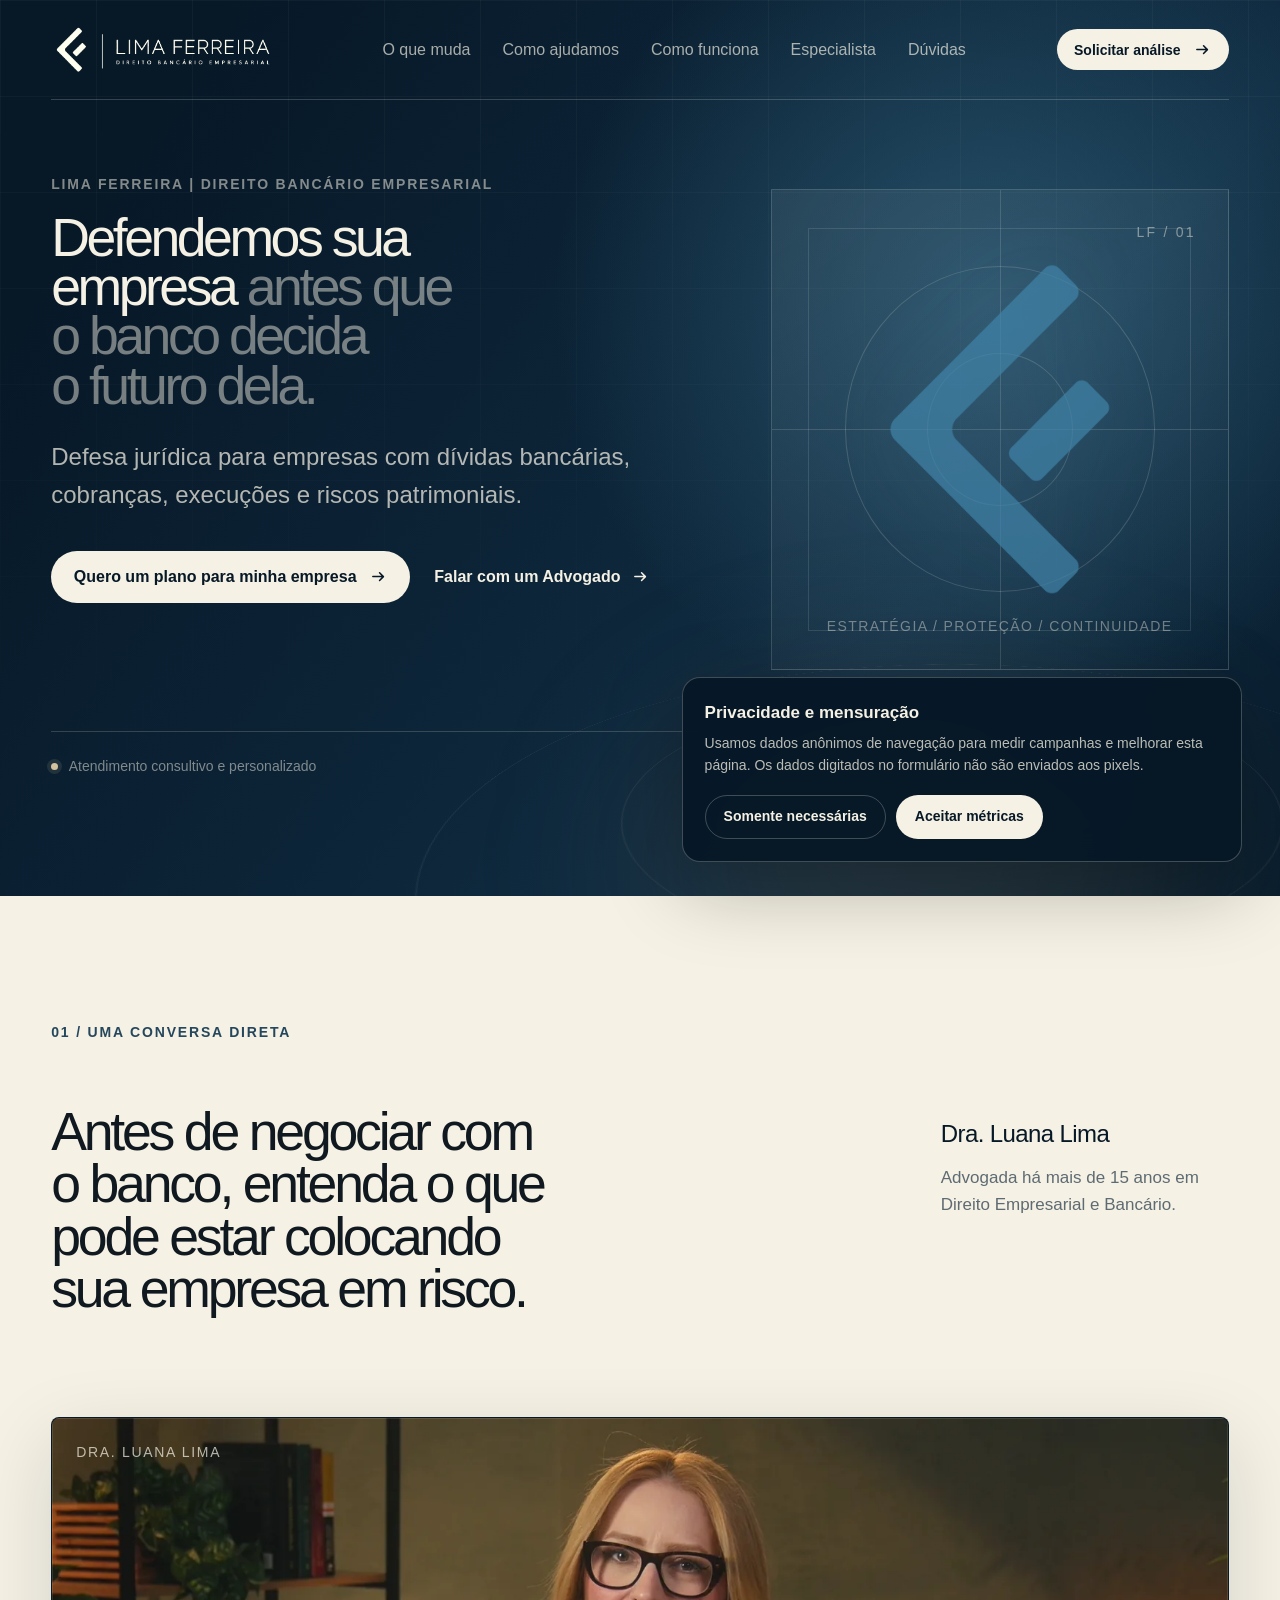
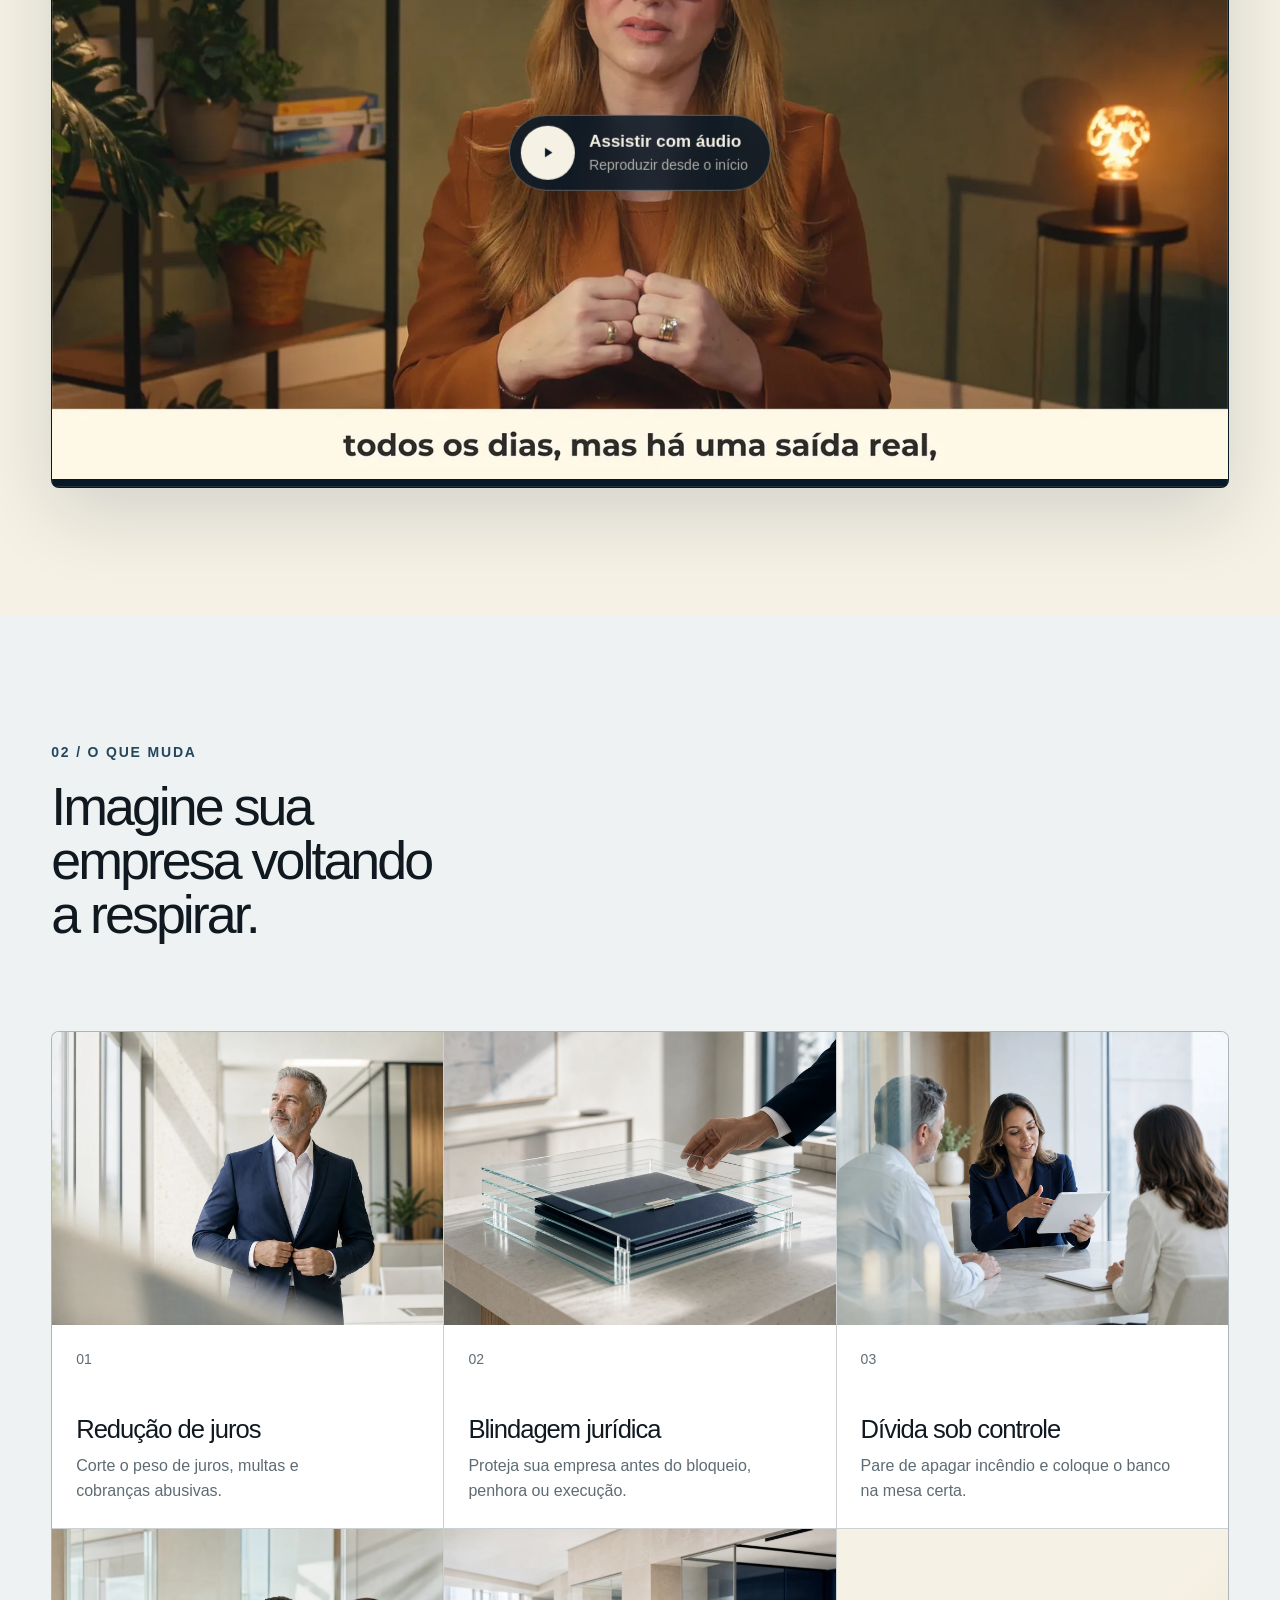
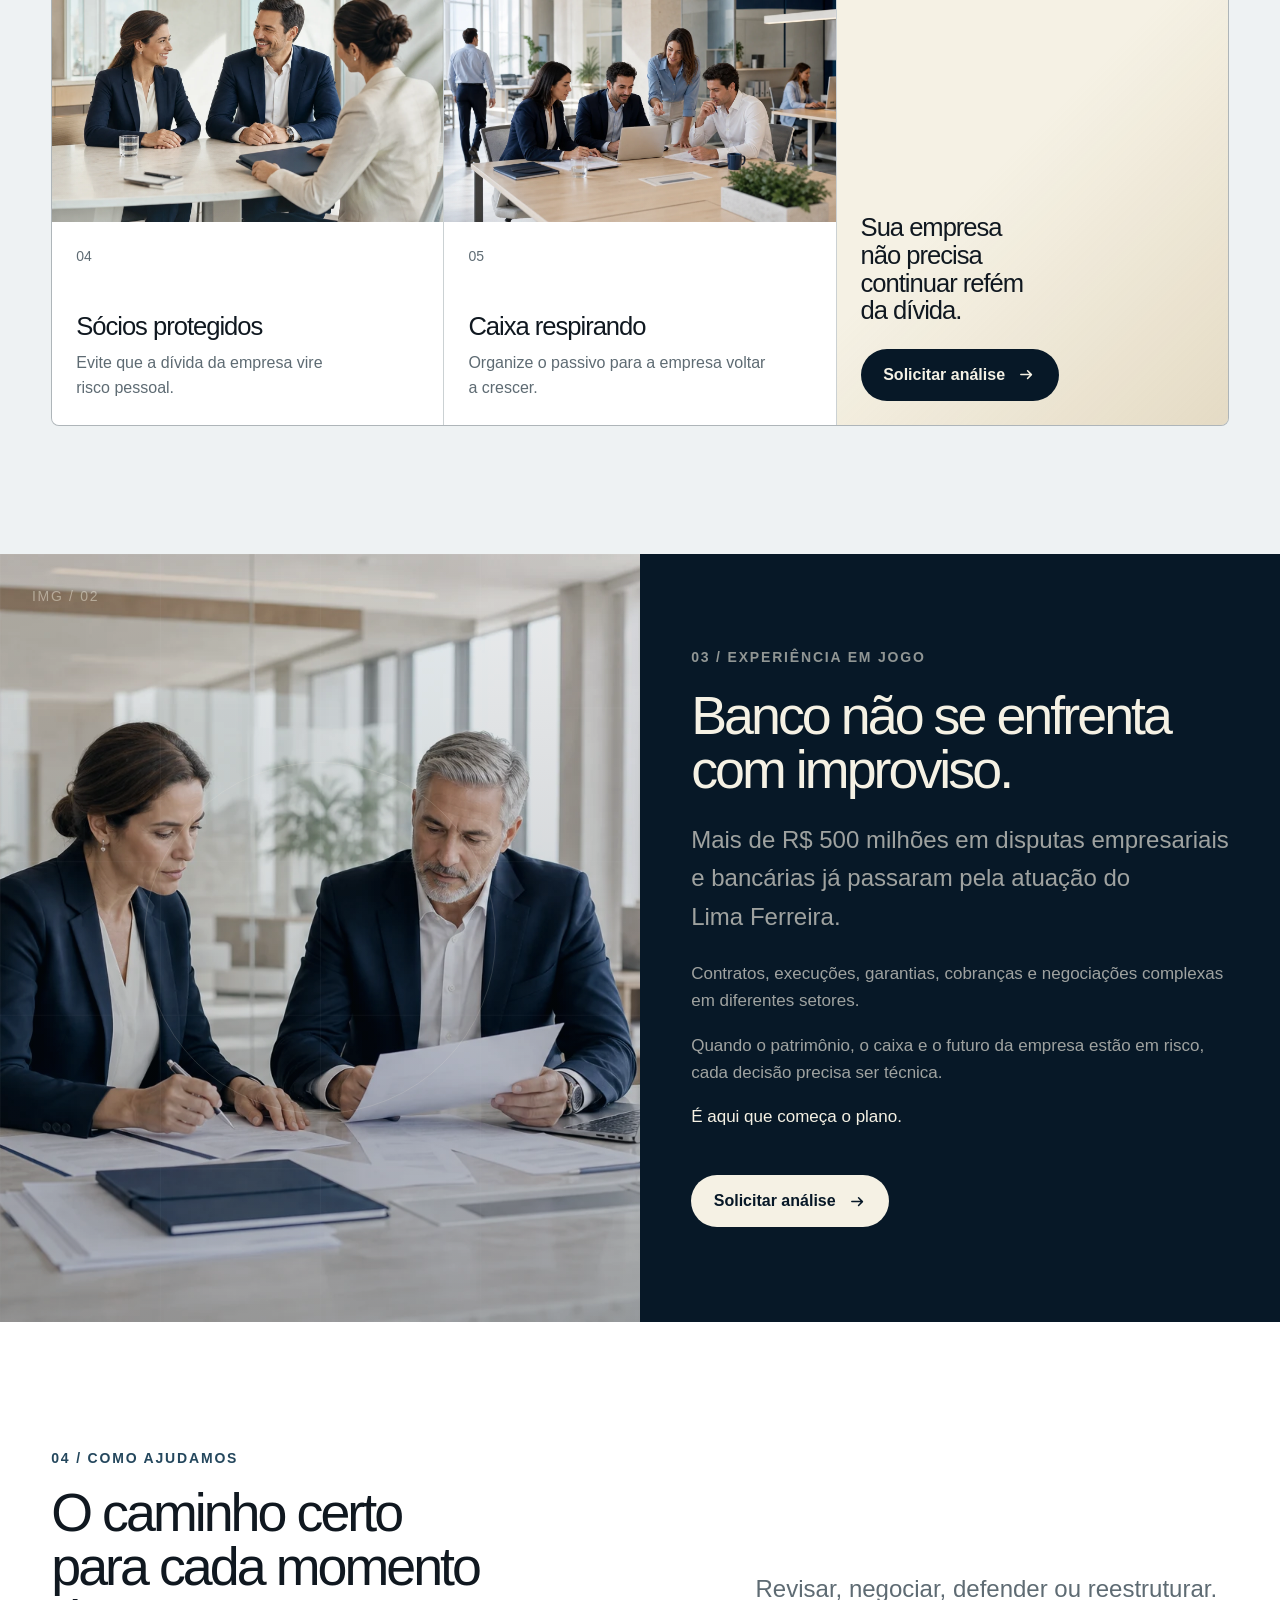
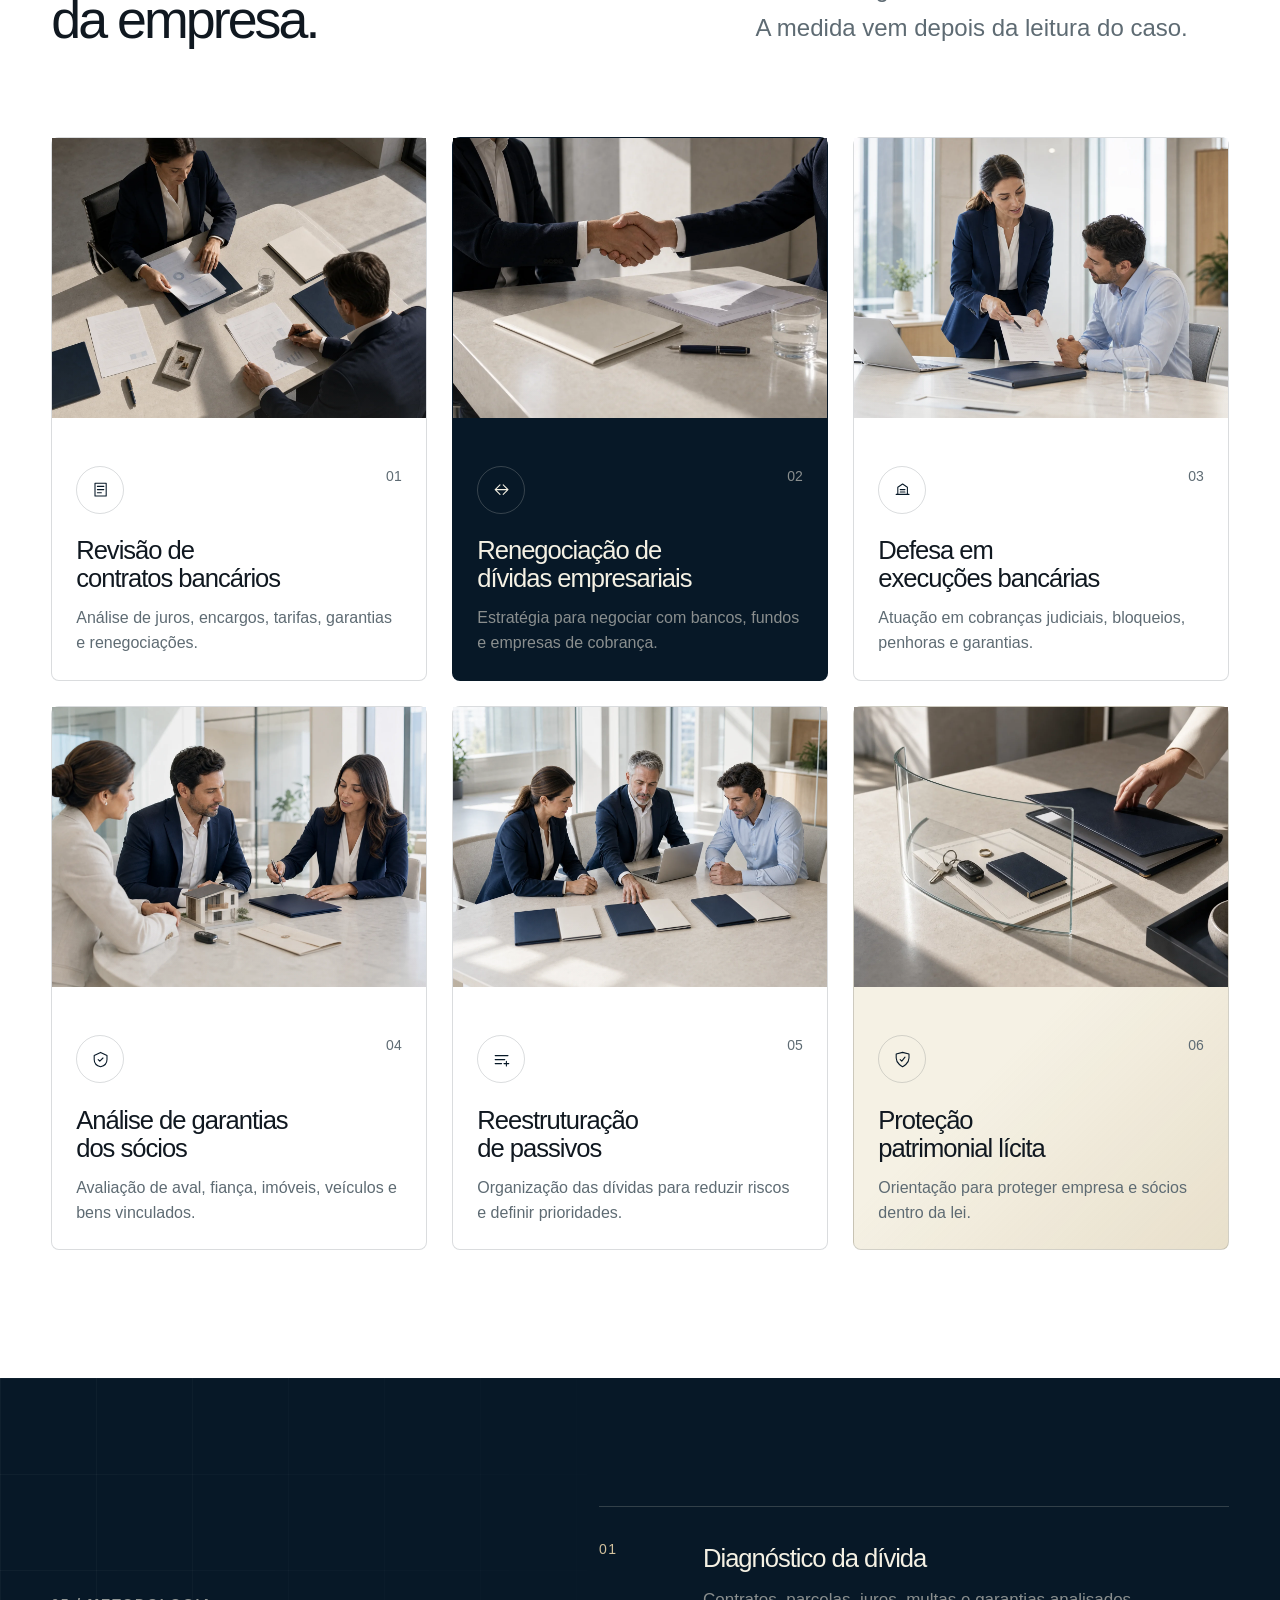
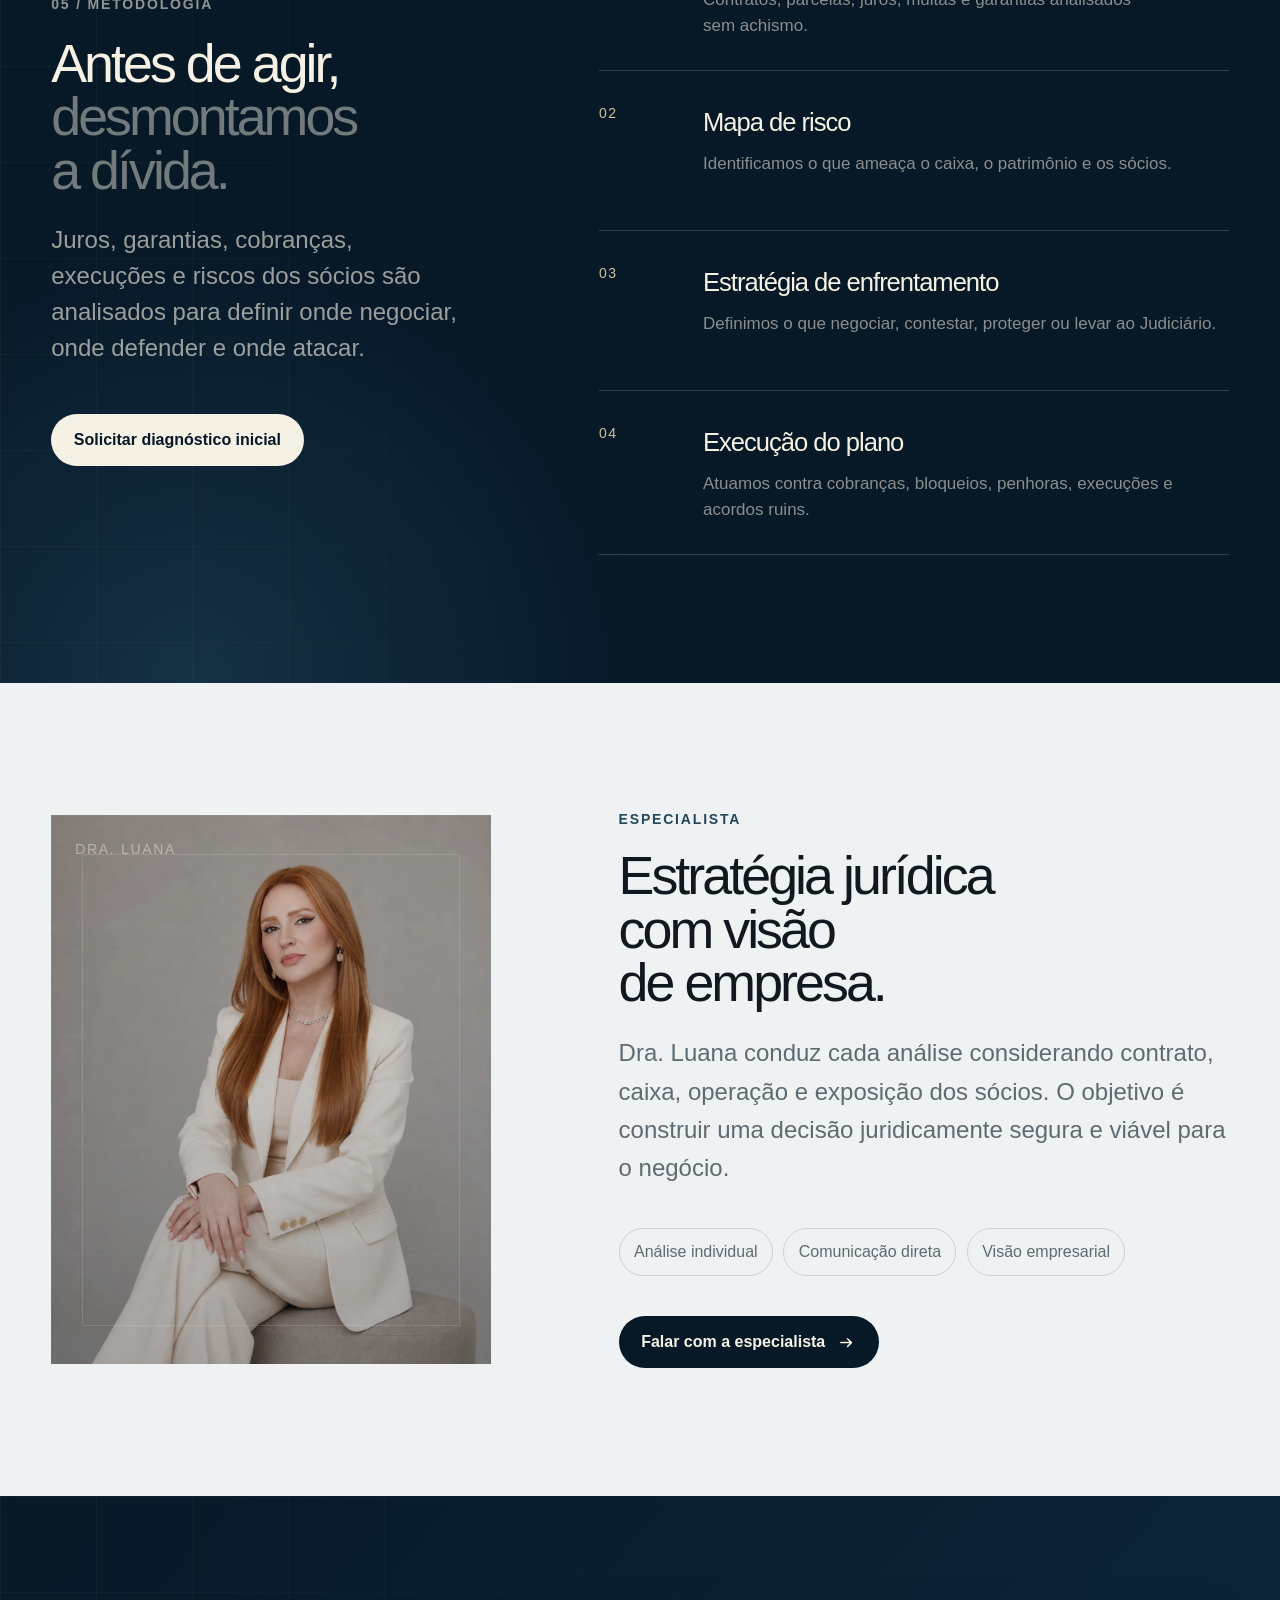
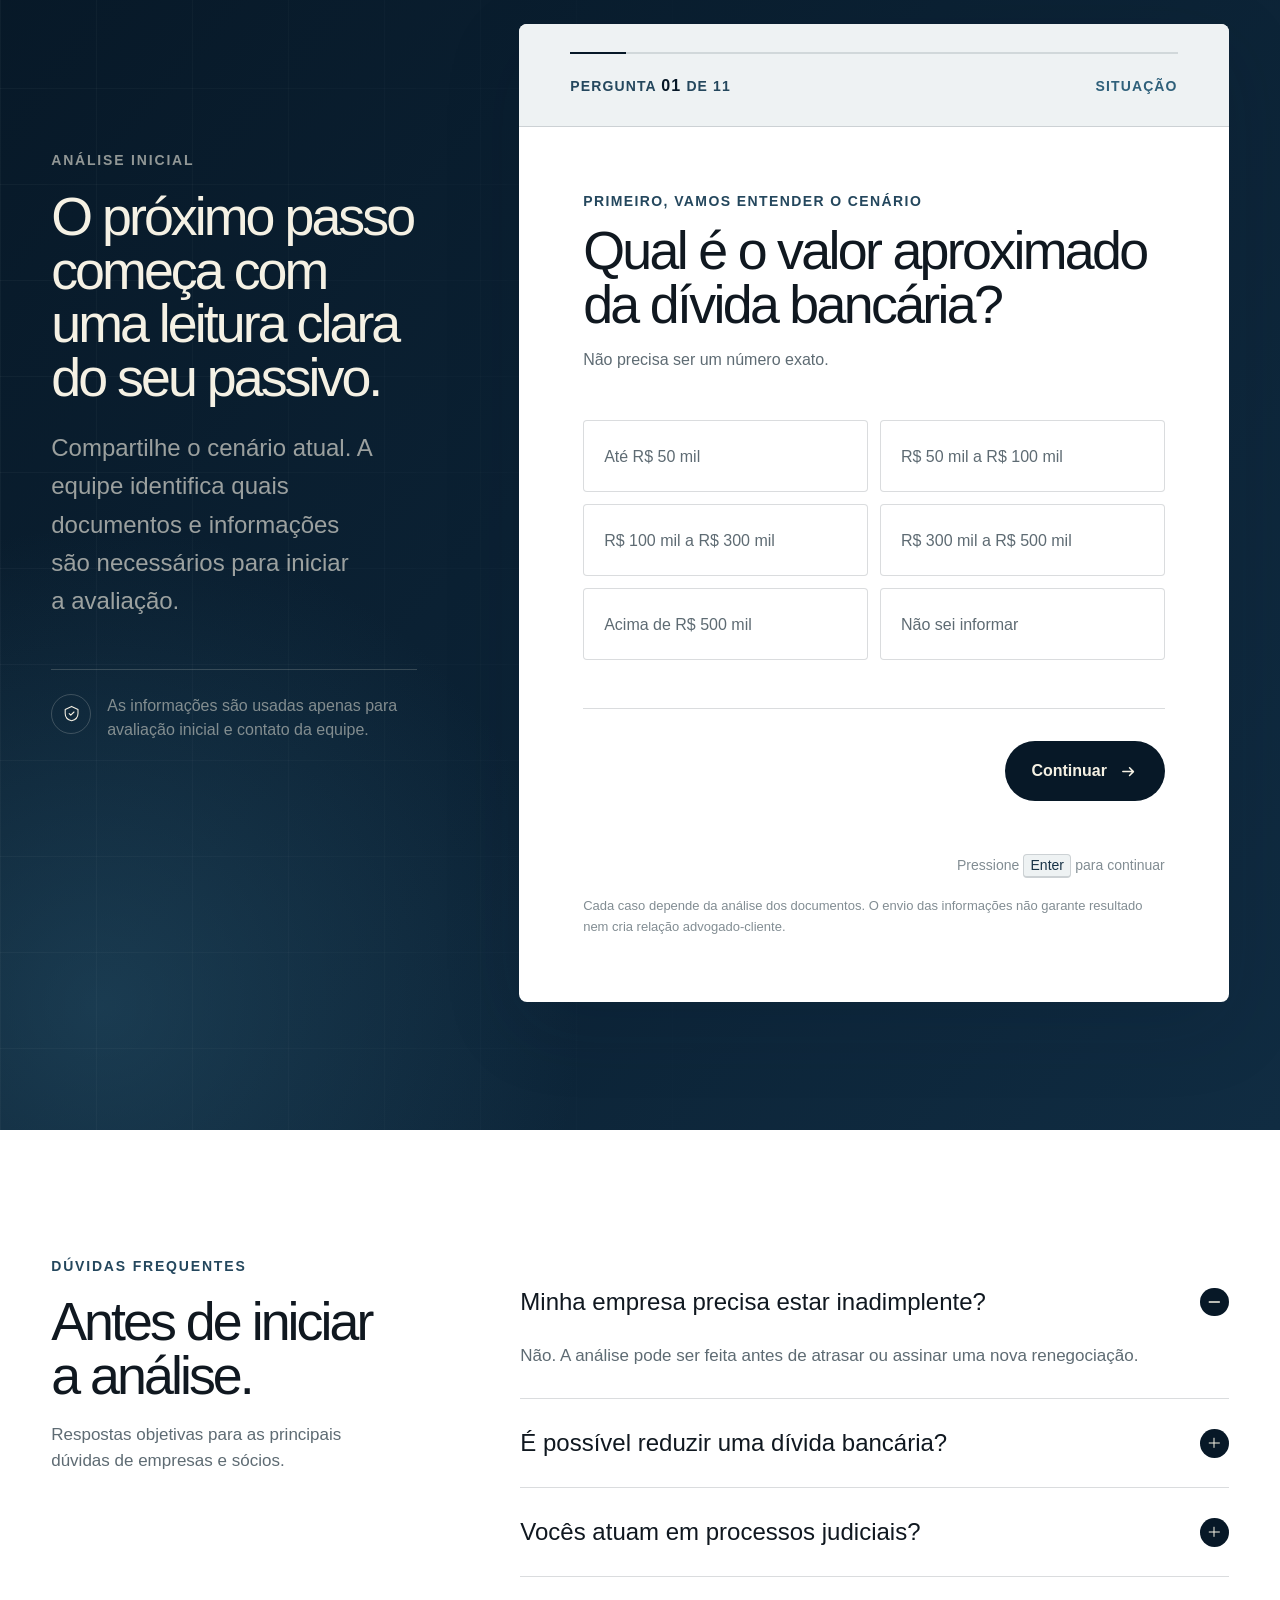
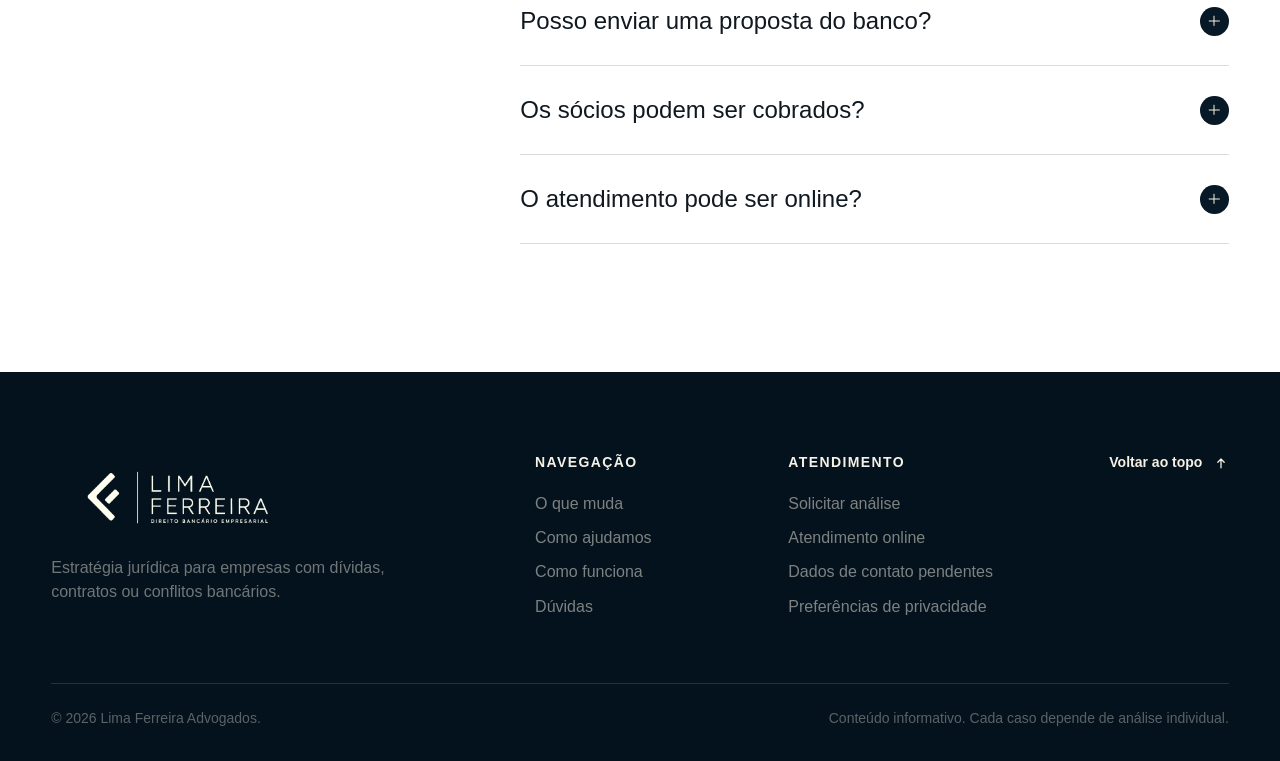
==== commit 7cb4206f: "Adiciona painel e rastreamento de conversoes" ====
--- a/index.html
+++ b/index.html
@@ -12,7 +12,10 @@
     <link rel="icon" href="logos/lima_ferreira_bancario_compacta_ivory_sem_fundo.png" />
     <link rel="stylesheet" href="styles/tokens.css?v=20260612-mobile-type-system" />
     <link rel="stylesheet" href="styles/landing.css?v=20260613-conversational-form" />
-    <script src="scripts/landing.js?v=20260613-conversational-form" defer></script>
+    <link rel="stylesheet" href="styles/tracking.css?v=20260613-tracking-suite" />
+    <script src="scripts/tracking-config.js?v=20260613-tracking-suite"></script>
+    <script src="scripts/tracking.js?v=20260613-tracking-suite" defer></script>
+    <script src="scripts/landing.js?v=20260613-tracking-suite" defer></script>
   </head>
 
   <body>
@@ -968,6 +971,8 @@
                 </button>
               </div>
 
+              <p class="form-delivery-status" data-form-delivery-status aria-live="polite"></p>
+
               <p class="form-keyboard-hint" aria-hidden="true">
                 Pressione <kbd>Enter</kbd> para continuar
               </p>
@@ -985,10 +990,10 @@
                 </svg>
               </span>
               <p class="eyebrow eyebrow--dark">Informações registradas</p>
-              <h3>Etapas concluídas.</h3>
+              <h3>Solicitação enviada.</h3>
               <p>
-                O formulário está pronto para ser conectado ao canal de atendimento ou CRM na
-                publicação do site.
+                A equipe recebeu as informações para avaliação inicial e entrará em contato pelos
+                canais informados.
               </p>
               <button class="button button--outline" type="button" data-form-reset>
                 Preencher novamente
@@ -1022,6 +1027,9 @@
           <a href="#analise">Solicitar análise</a>
           <span>Atendimento online</span>
           <span>Dados de contato pendentes</span>
+          <button class="privacy-settings" type="button" data-privacy-settings>
+            Preferências de privacidade
+          </button>
         </div>
 
         <a href="#inicio" class="back-to-top">
--- a/styles/tracking.css
+++ b/styles/tracking.css
@@ -0,0 +1,96 @@
+.tracking-consent {
+  position: fixed;
+  z-index: 1000;
+  right: clamp(16px, 3vw, 40px);
+  bottom: clamp(16px, 3vw, 40px);
+  display: grid;
+  width: min(560px, calc(100vw - 32px));
+  padding: 22px;
+  border: 1px solid rgba(245, 241, 228, 0.24);
+  border-radius: 18px;
+  color: #f5f1e4;
+  background: rgba(7, 24, 39, 0.97);
+  box-shadow: 0 24px 80px rgba(0, 0, 0, 0.28);
+  backdrop-filter: blur(16px);
+}
+
+.tracking-consent__copy strong {
+  display: block;
+  margin-bottom: 8px;
+  font-size: 17px;
+}
+
+.tracking-consent__copy p {
+  margin: 0;
+  color: rgba(245, 241, 228, 0.76);
+  font-size: 14px;
+  line-height: 1.55;
+}
+
+.tracking-consent__actions {
+  display: flex;
+  flex-wrap: wrap;
+  gap: 10px;
+  margin-top: 18px;
+}
+
+.tracking-consent__actions button {
+  min-height: 44px;
+  padding: 0 18px;
+  border: 1px solid rgba(245, 241, 228, 0.24);
+  border-radius: 999px;
+  font: inherit;
+  font-size: 14px;
+  font-weight: 700;
+  cursor: pointer;
+}
+
+.tracking-consent__primary {
+  color: #071827;
+  background: #f5f1e4;
+}
+
+.tracking-consent__secondary {
+  color: #f5f1e4;
+  background: transparent;
+}
+
+.privacy-settings {
+  padding: 0;
+  border: 0;
+  color: inherit;
+  font: inherit;
+  text-align: left;
+  background: none;
+  cursor: pointer;
+}
+
+.form-delivery-status {
+  min-height: 24px;
+  margin: 14px 0 0;
+  color: #8b2f2f;
+  font-size: 14px;
+  line-height: 1.5;
+}
+
+.form-submit[aria-busy="true"] {
+  opacity: 0.7;
+  pointer-events: none;
+}
+
+@media (max-width: 640px) {
+  .tracking-consent {
+    right: 12px;
+    bottom: 76px;
+    width: calc(100vw - 24px);
+    padding: 18px;
+  }
+
+  .tracking-consent__actions {
+    display: grid;
+  }
+
+  .tracking-consent__actions button {
+    width: 100%;
+  }
+}
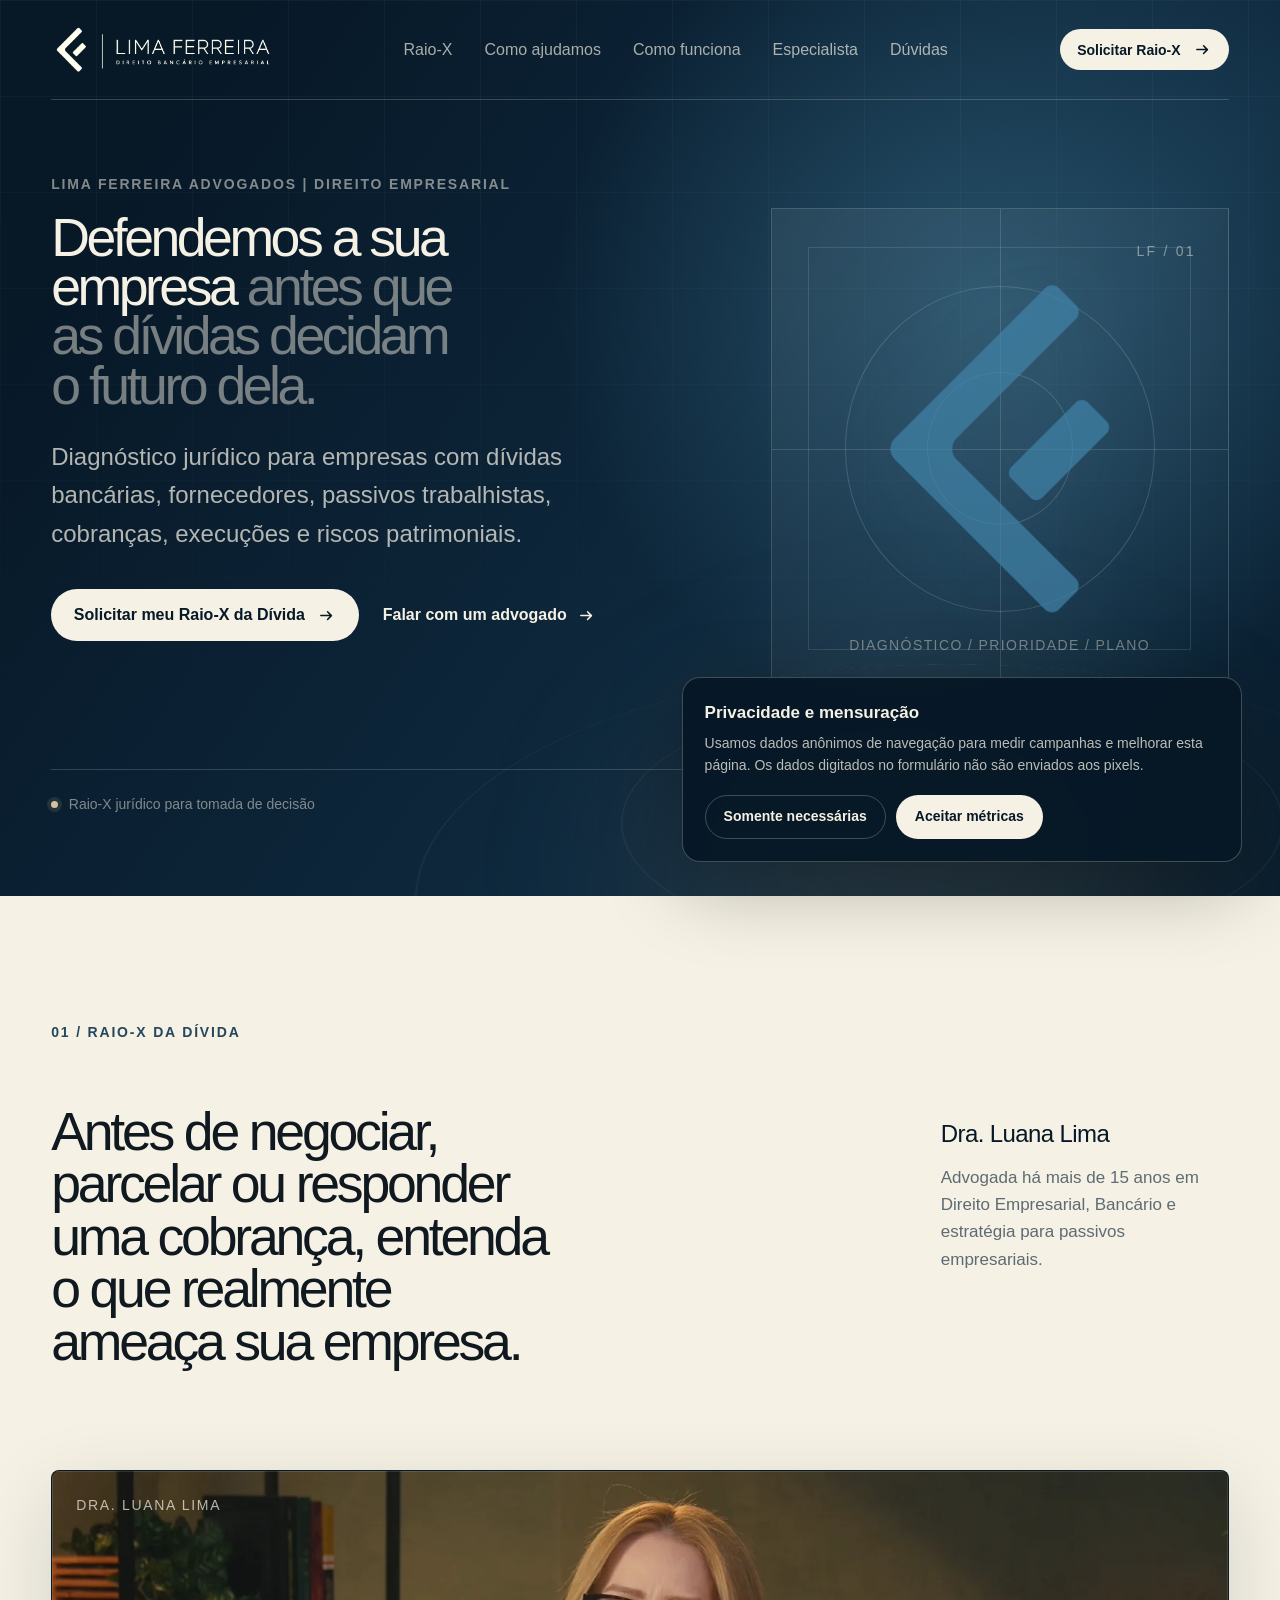
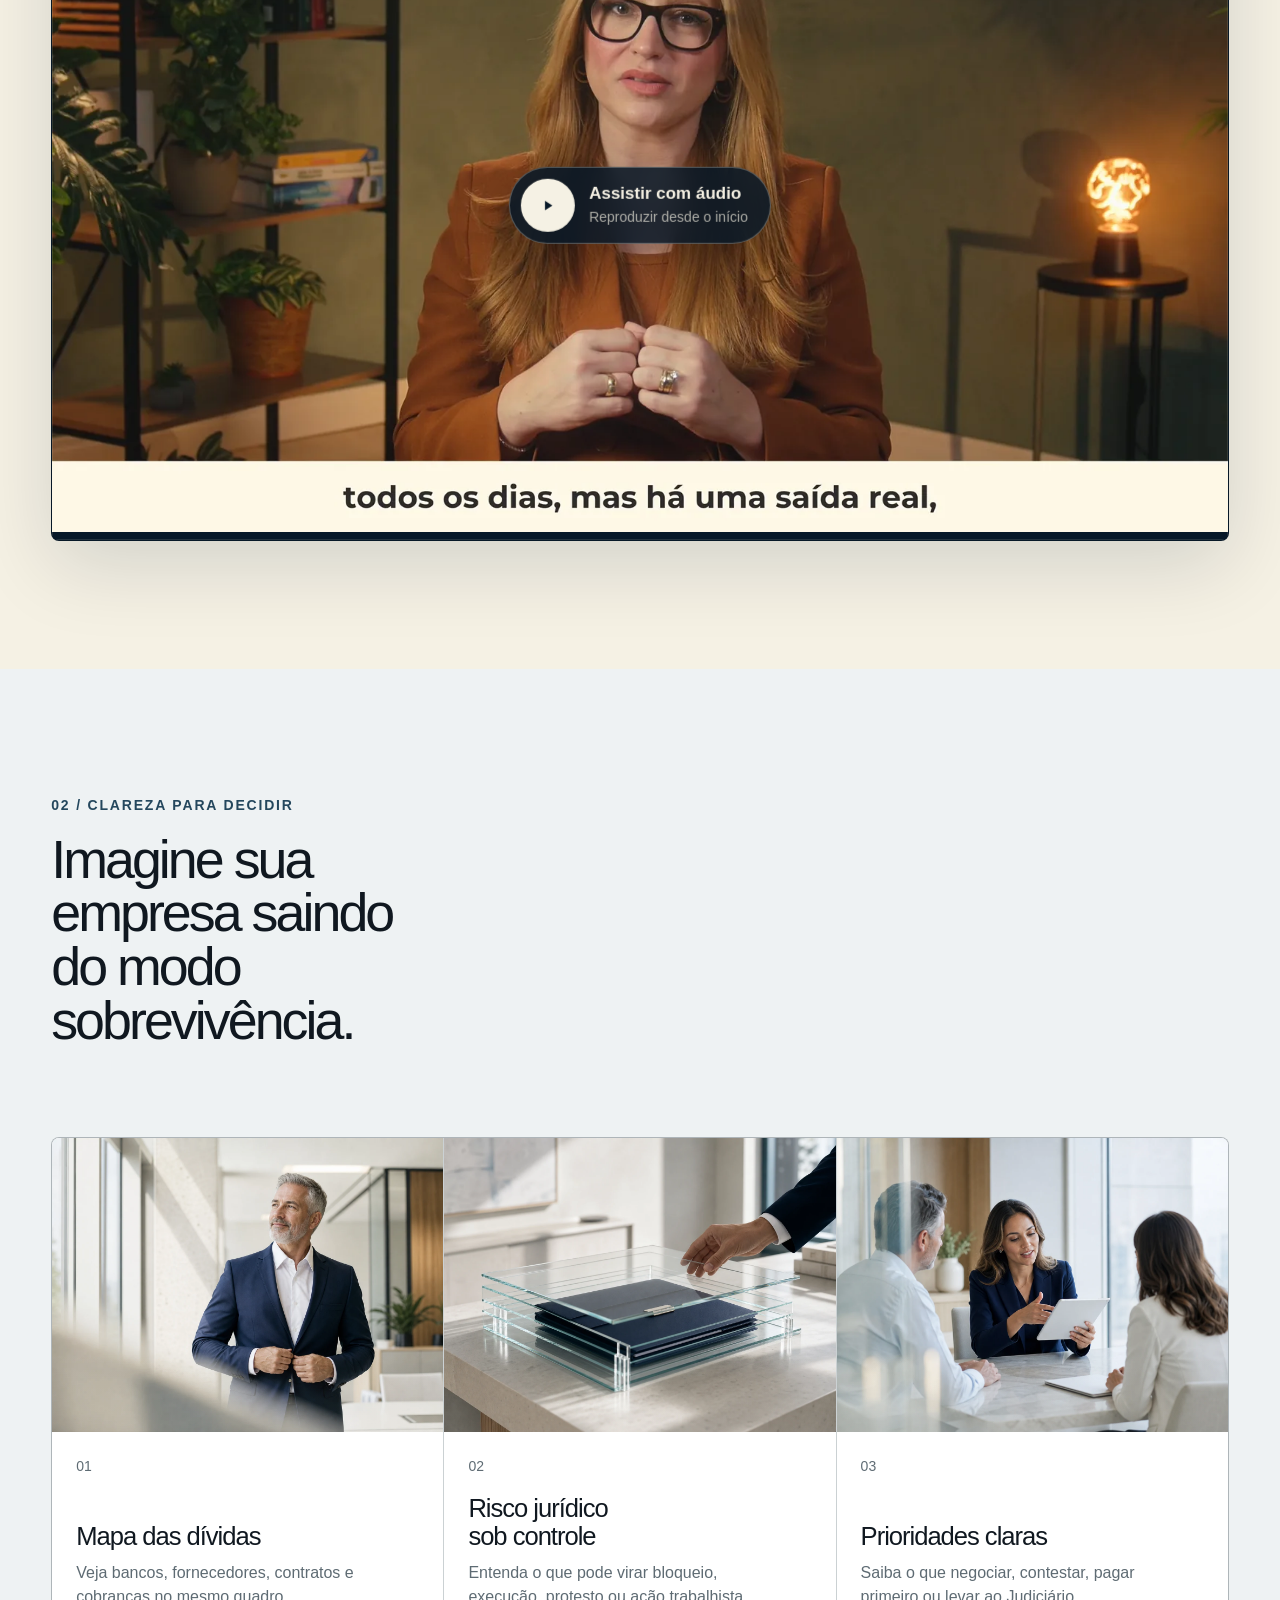
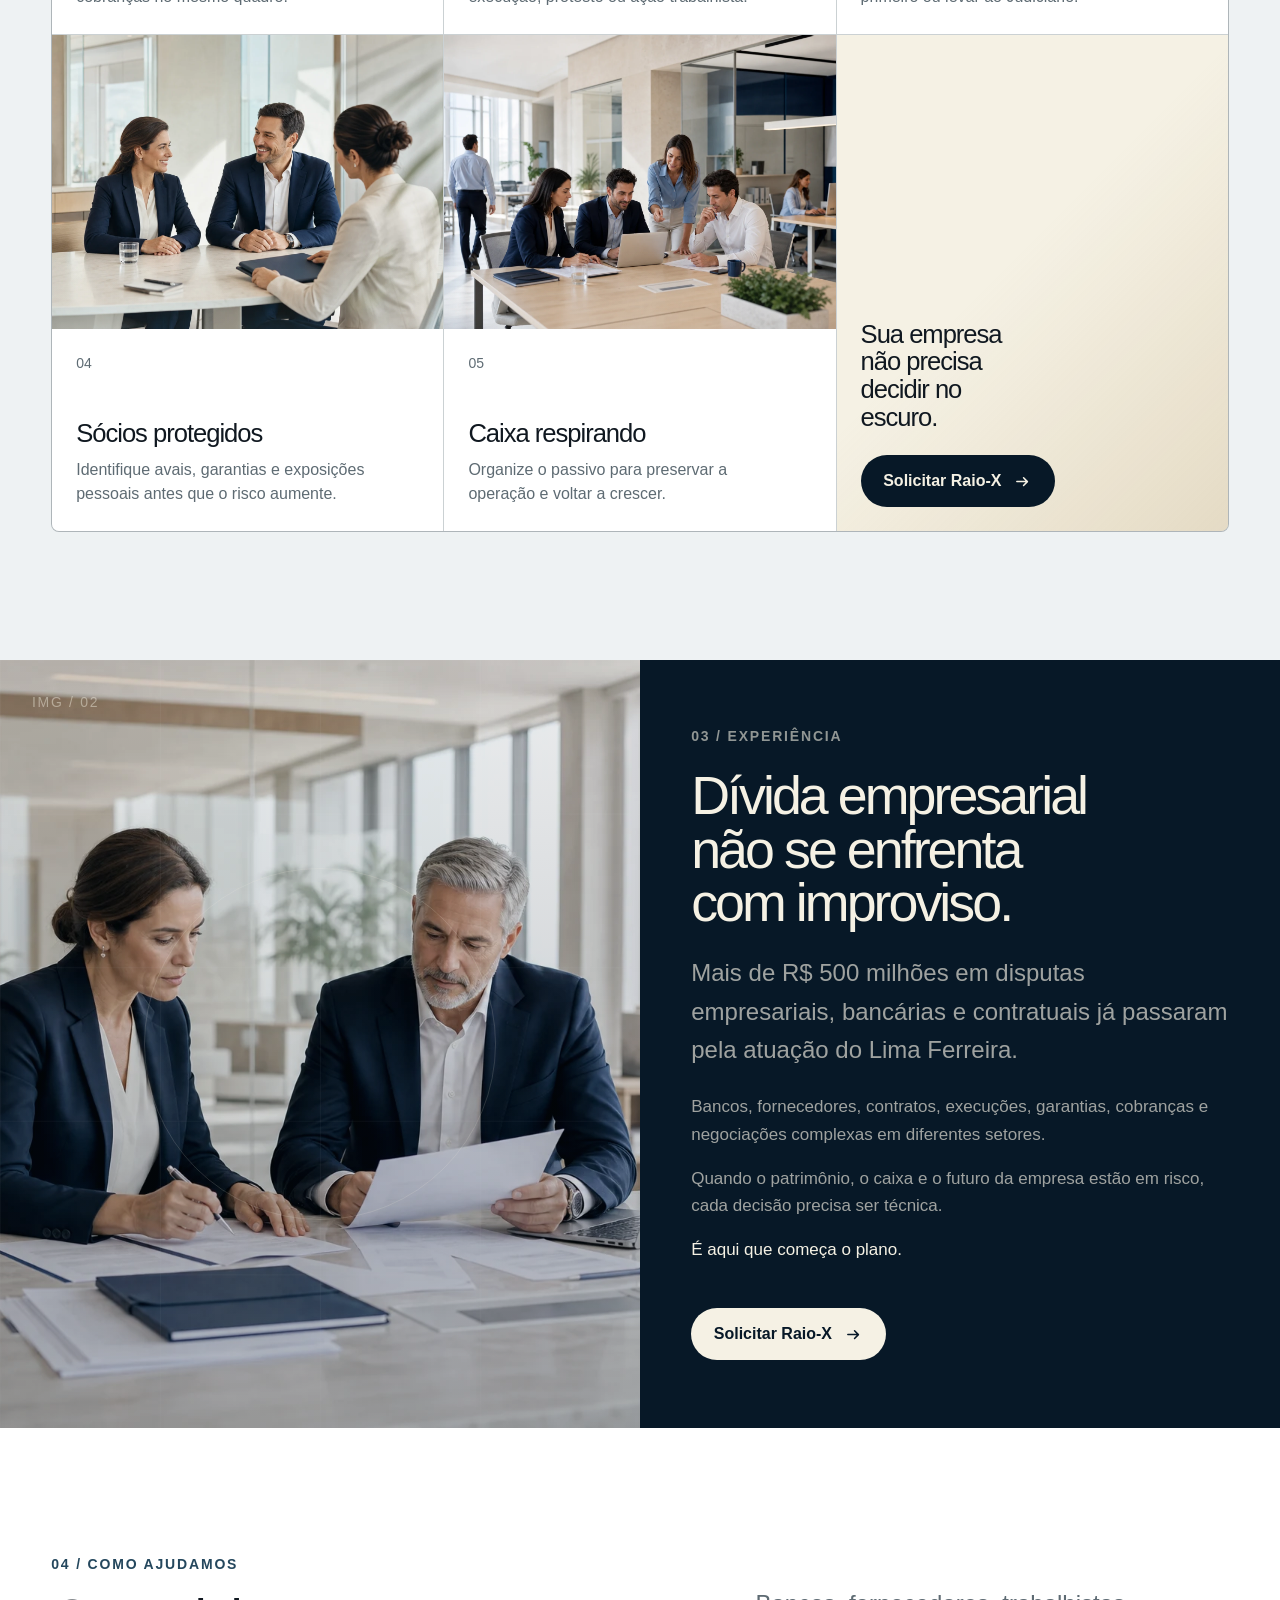
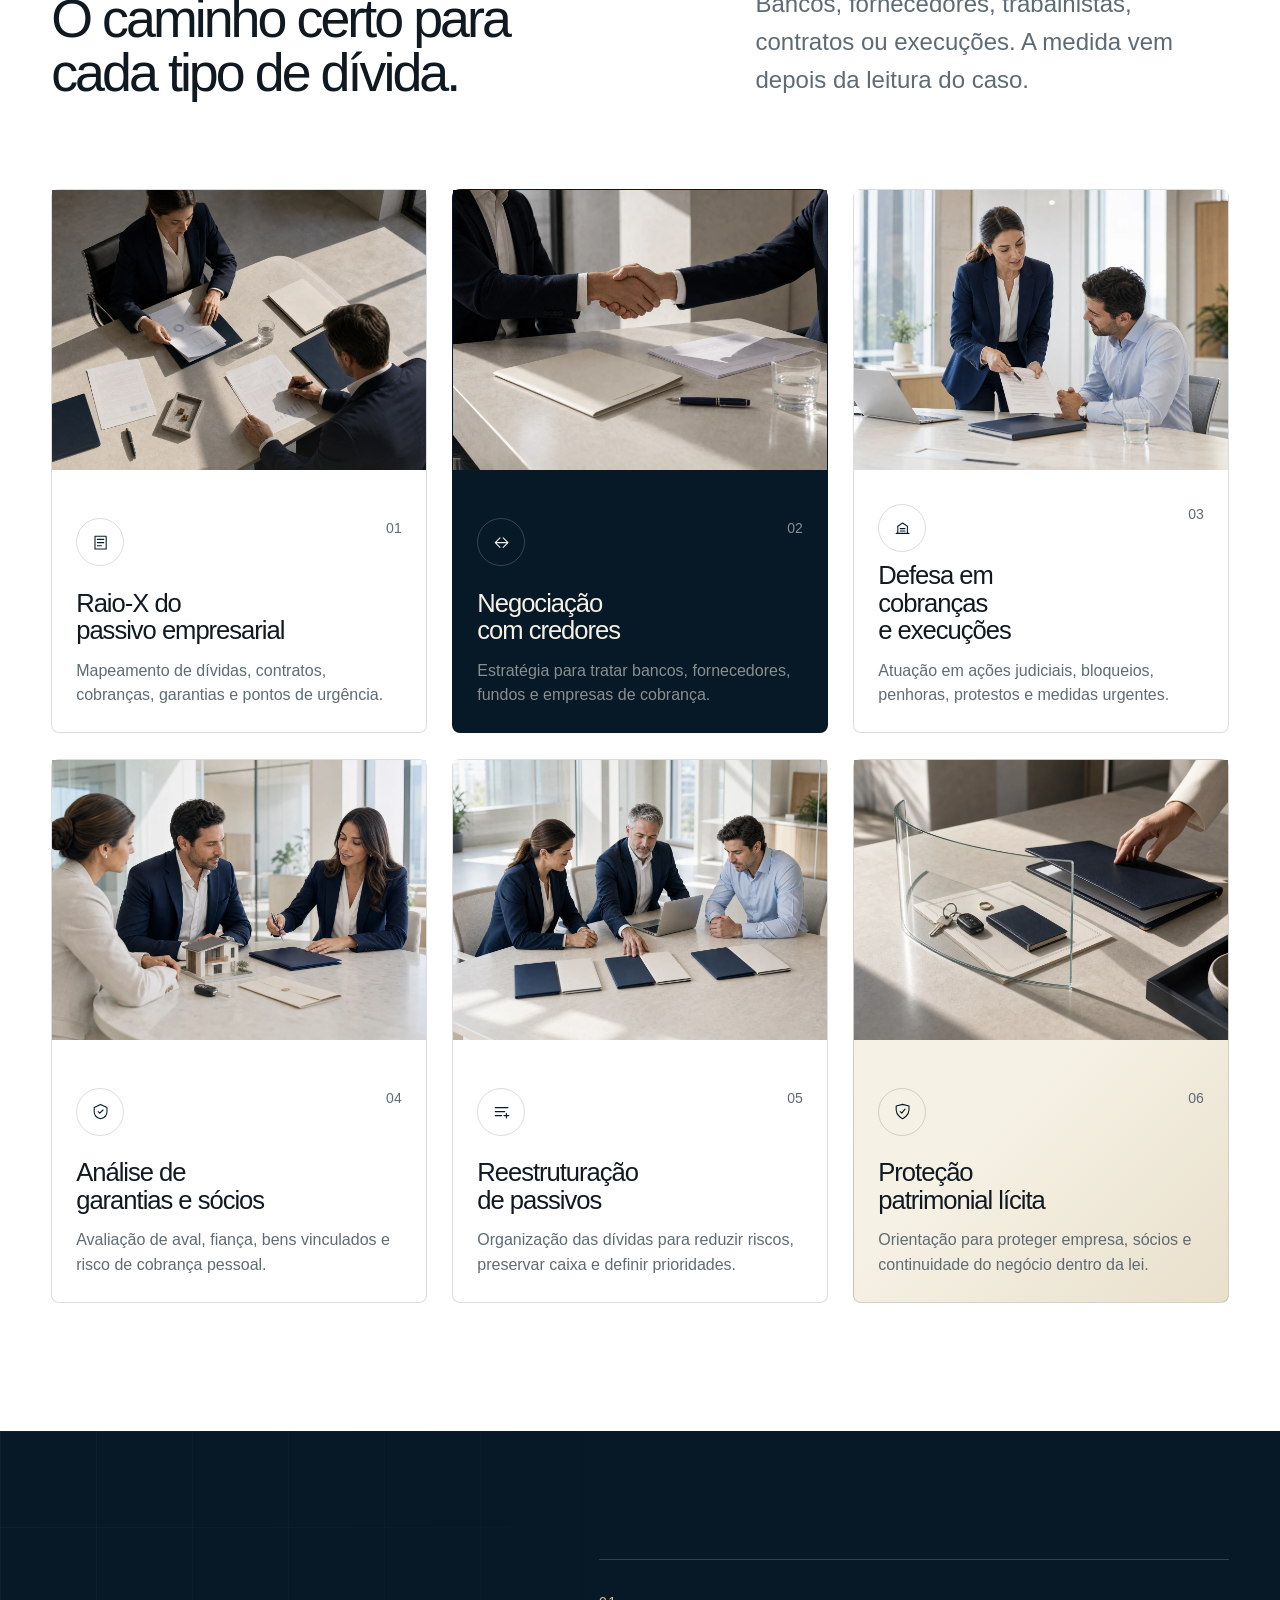
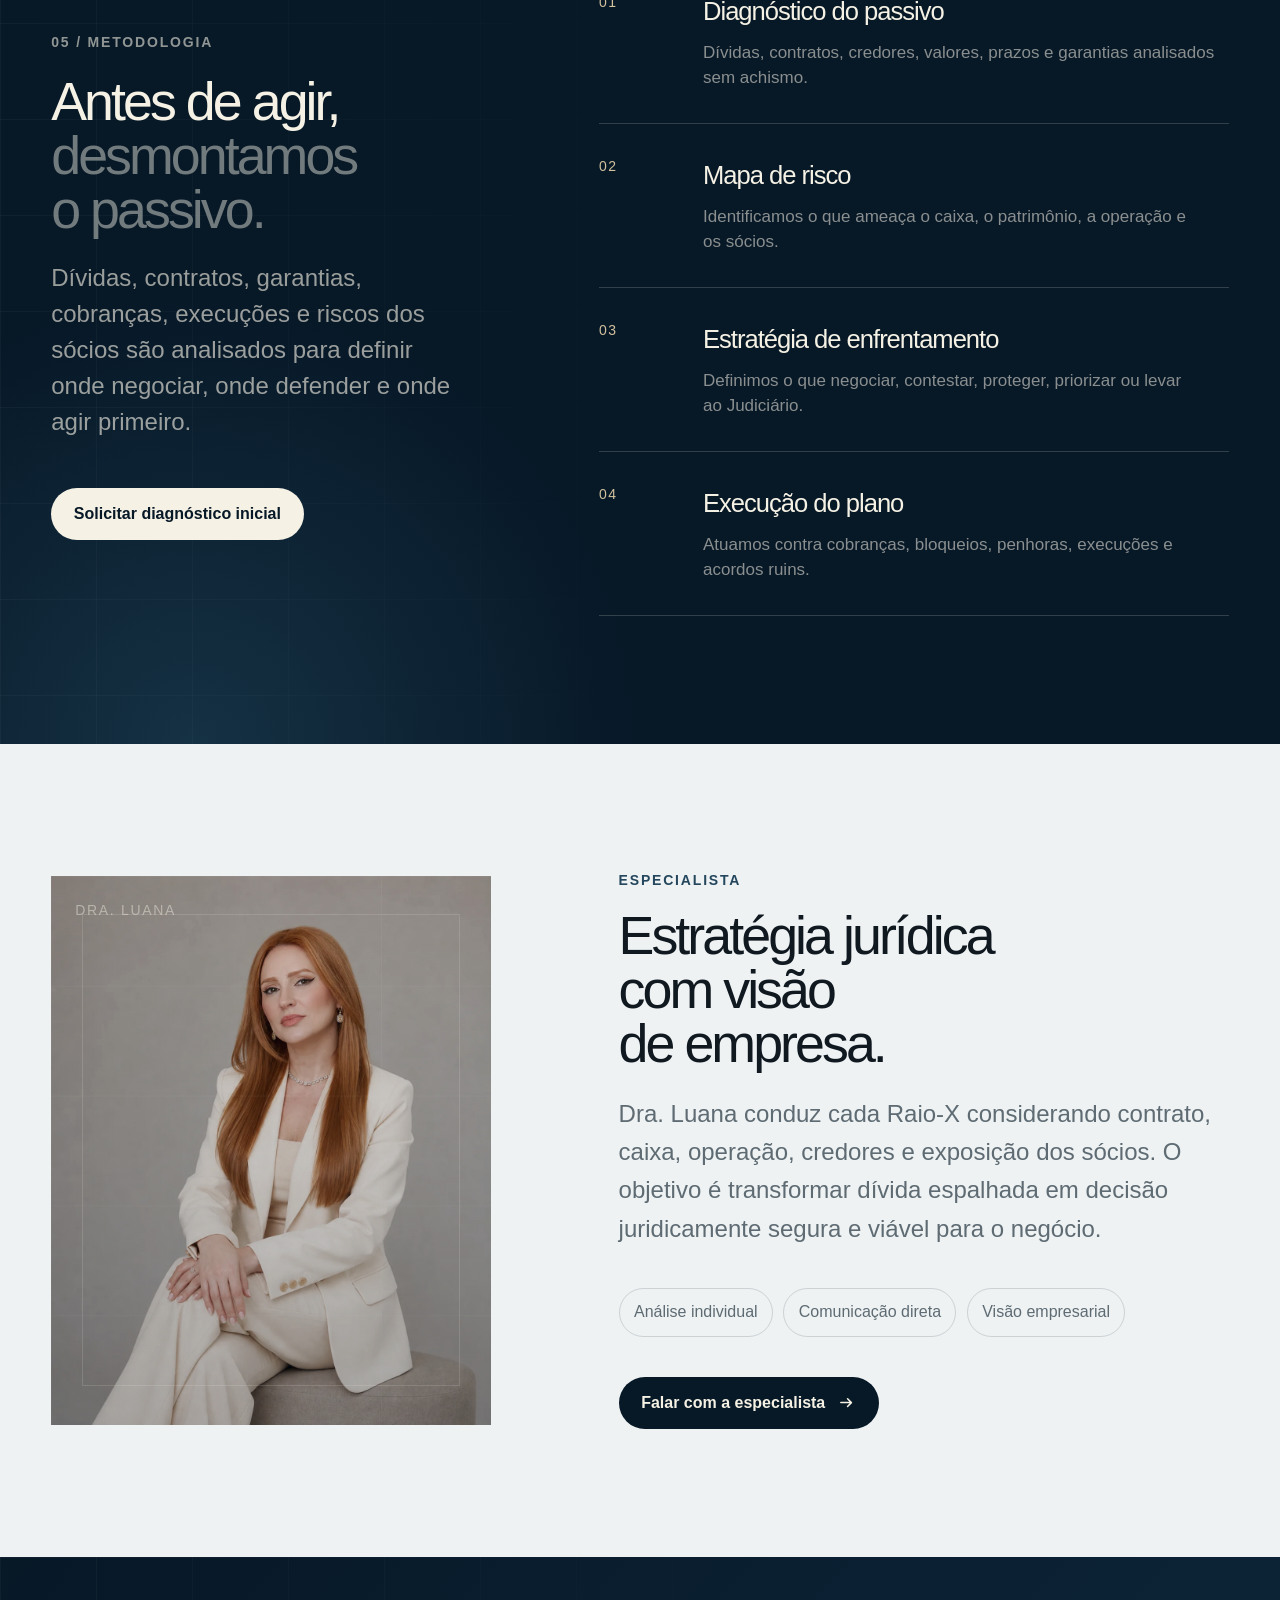
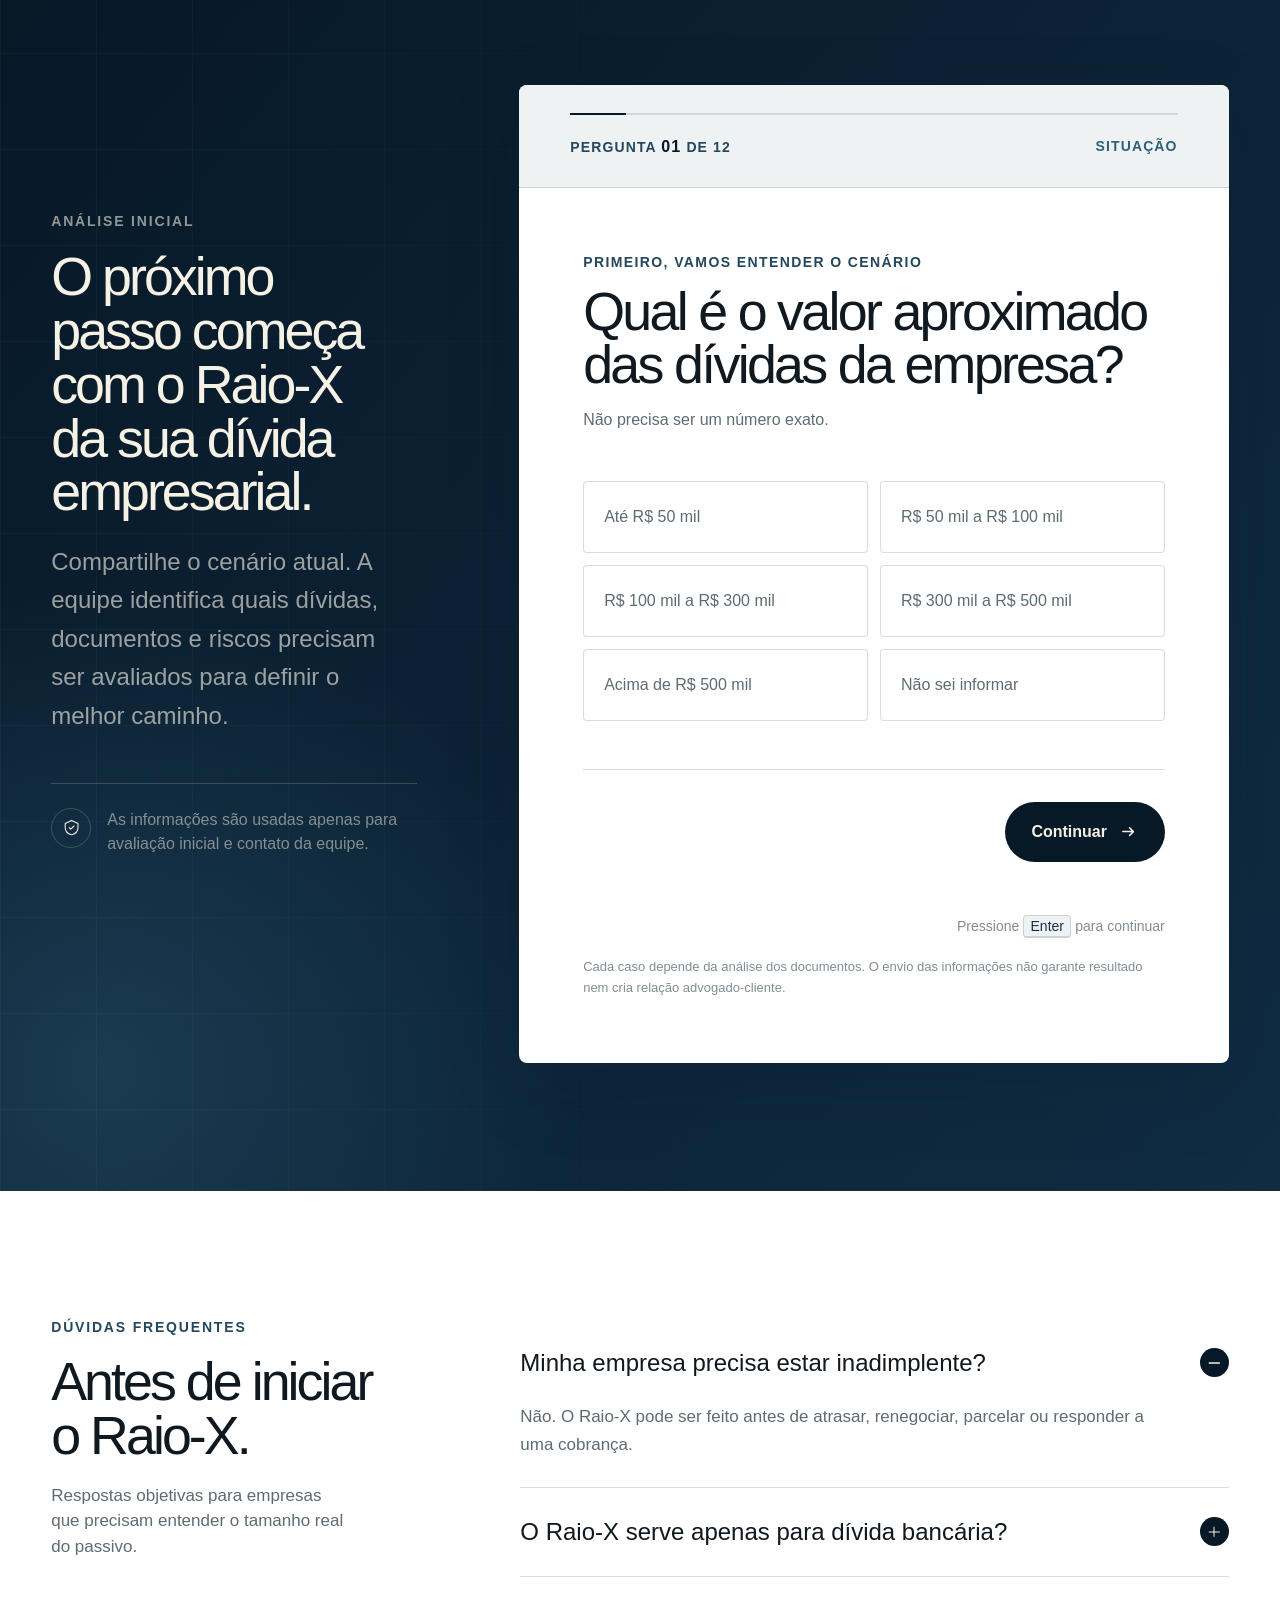
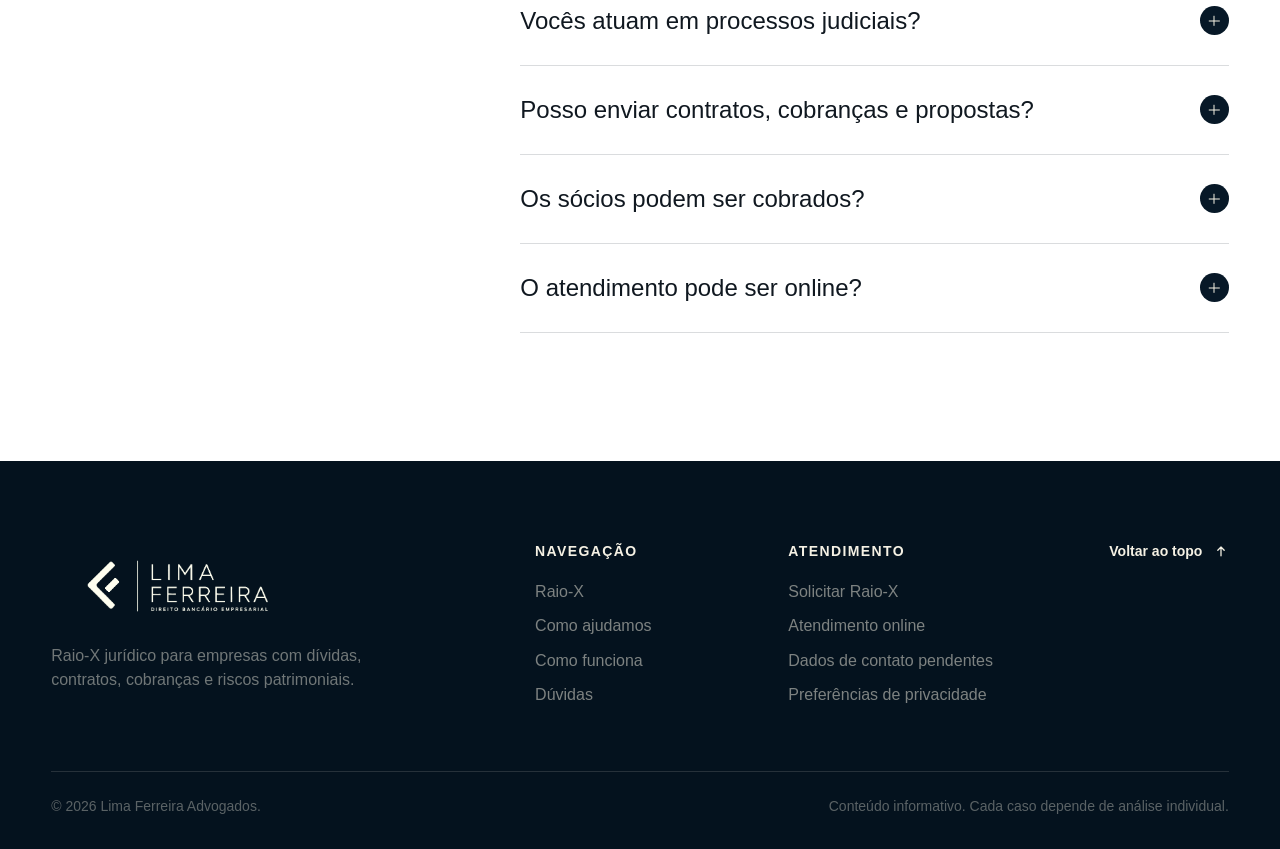
==== commit 6675bcd7: "Reposiciona landing para raio-x da divida empresarial" ====
--- a/index.html
+++ b/index.html
@@ -5,17 +5,17 @@
     <meta name="viewport" content="width=device-width, initial-scale=1.0" />
     <meta
       name="description"
-      content="Estratégia jurídica para organizar passivos bancários, negociar com segurança e proteger a continuidade da empresa."
+      content="Raio-X jurídico da dívida empresarial para mapear passivos bancários, trabalhistas, fornecedores, cobranças e riscos patrimoniais."
     />
     <meta name="theme-color" content="#071827" />
-    <title>Advogado Bancário Empresarial | Lima Ferreira Advogados</title>
+    <title>Raio-X da Dívida Empresarial | Lima Ferreira Advogados</title>
     <link rel="icon" href="logos/lima_ferreira_bancario_compacta_ivory_sem_fundo.png" />
     <link rel="stylesheet" href="styles/tokens.css?v=20260612-mobile-type-system" />
-    <link rel="stylesheet" href="styles/landing.css?v=20260613-conversational-form" />
+    <link rel="stylesheet" href="styles/landing.css?v=20260617-liquid-mobile-cta" />
     <link rel="stylesheet" href="styles/tracking.css?v=20260613-tracking-suite" />
     <script src="scripts/tracking-config.js?v=20260613-tracking-suite"></script>
     <script src="scripts/tracking.js?v=20260613-tracking-suite" defer></script>
-    <script src="scripts/landing.js?v=20260613-tracking-suite" defer></script>
+    <script src="scripts/landing.js?v=20260617-liquid-mobile-cta" defer></script>
   </head>
 
   <body>
@@ -26,7 +26,7 @@
         <a class="brand" href="#inicio" aria-label="Lima Ferreira - início">
           <img
             src="logos/lima_ferreira_bancario_horizontal_ivory_sem_fundo.png"
-            alt="Lima Ferreira Direito Bancário Empresarial"
+            alt="Lima Ferreira Direito Empresarial"
           />
         </a>
 
@@ -43,7 +43,7 @@
         </button>
 
         <nav id="primary-navigation" class="primary-navigation" aria-label="Navegação principal">
-          <a href="#situacoes">O que muda</a>
+          <a href="#situacoes">Raio-X</a>
           <a href="#atuacao">Como ajudamos</a>
           <a href="#metodo">Como funciona</a>
           <a href="#especialista">Especialista</a>
@@ -51,7 +51,7 @@
         </nav>
 
         <a class="button button--ivory button--small header-cta" href="#analise">
-          Solicitar análise
+          Solicitar Raio-X
           <span class="button-icon" aria-hidden="true">
             <svg viewBox="0 0 20 20">
               <path d="M4 10h11M11 6l4 4-4 4" />
@@ -69,18 +69,21 @@
         <div class="container hero-layout">
           <div class="hero-copy">
             <div class="section-kicker section-kicker--light">
-              <span>Lima Ferreira | Direito Bancário Empresarial</span>
+              <span>Lima Ferreira Advogados | Direito Empresarial</span>
             </div>
 
-            <h1>Defendemos sua empresa <span>antes que o banco decida o futuro dela.</span></h1>
+            <h1>
+              Defendemos a sua empresa
+              <span>antes que as dívidas decidam o futuro dela.</span>
+            </h1>
             <p class="hero-description">
-              Defesa jurídica para empresas com dívidas bancárias, cobranças, execuções e riscos
-              patrimoniais.
+              Diagnóstico jurídico para empresas com dívidas bancárias, fornecedores, passivos
+              trabalhistas, cobranças, execuções e riscos patrimoniais.
             </p>
 
             <div class="hero-actions">
               <a class="button button--ivory" href="#analise">
-                Quero um plano para minha empresa
+                Solicitar meu Raio-X da Dívida
                 <span class="button-icon" aria-hidden="true">
                   <svg viewBox="0 0 20 20">
                     <path d="M4 10h11M11 6l4 4-4 4" />
@@ -88,7 +91,7 @@
                 </span>
               </a>
               <a class="text-link text-link--light" href="#especialista">
-                Falar com um Advogado
+                Falar com um advogado
                 <svg viewBox="0 0 20 20" aria-hidden="true">
                   <path d="M4 10h11M11 6l4 4-4 4" />
                 </svg>
@@ -108,27 +111,31 @@
               alt=""
               aria-hidden="true"
             />
-            <p class="visual-caption">Estratégia / Proteção / Continuidade</p>
+            <p class="visual-caption">Diagnóstico / Prioridade / Plano</p>
           </div>
         </div>
 
         <div class="container hero-status">
           <div>
             <span class="status-dot"></span>
-            <p>Atendimento consultivo e personalizado</p>
+            <p>Raio-X jurídico para tomada de decisão</p>
           </div>
         </div>
       </section>
 
       <section id="conversa" class="section video-section" aria-labelledby="video-title">
         <div class="container video-intro">
-          <p class="section-number">01 / Uma conversa direta</p>
+          <p class="section-number">01 / Raio-X da Dívida</p>
           <h2 id="video-title">
-            Antes de negociar com o banco, entenda o que pode estar colocando sua empresa em risco.
+            Antes de negociar, parcelar ou responder uma cobrança, entenda o que realmente ameaça
+            sua empresa.
           </h2>
           <p class="video-intro__credential">
             <strong>Dra. Luana Lima</strong>
-            <span>Advogada há mais de 15 anos em Direito Empresarial e Bancário.</span>
+            <span>
+              Advogada há mais de 15 anos em Direito Empresarial, Bancário e estratégia para
+              passivos empresariais.
+            </span>
           </p>
         </div>
 
@@ -141,7 +148,7 @@
             playsinline
             preload="metadata"
             poster="assets/editorial/images/dra-luana-video-poster.webp"
-            aria-label="Apresentação da Dra. Luana sobre direito bancário empresarial"
+            aria-label="Apresentação da Dra. Luana sobre o Raio-X da Dívida Empresarial"
           >
             <source src="assets/editorial/dra-luana-apresentacao.m4v" type="video/x-m4v" />
             Seu navegador não oferece suporte à reprodução de vídeo.
@@ -172,8 +179,8 @@
         <div class="container">
           <div class="section-heading">
             <div>
-              <p class="section-number">02 / O que muda</p>
-              <h2>Imagine sua empresa voltando a respirar.</h2>
+              <p class="section-number">02 / Clareza para decidir</p>
+              <h2>Imagine sua empresa saindo do modo sobrevivência.</h2>
             </div>
           </div>
 
@@ -187,8 +194,8 @@
                 />
               </figure>
               <span>01</span>
-              <h3>Redução de juros</h3>
-              <p>Corte o peso de juros, multas e cobranças abusivas.</p>
+              <h3>Mapa das dívidas</h3>
+              <p>Veja bancos, fornecedores, contratos e cobranças no mesmo quadro.</p>
             </article>
 
             <article class="situation-card">
@@ -200,21 +207,21 @@
                 />
               </figure>
               <span>02</span>
-              <h3>Blindagem jurídica</h3>
-              <p>Proteja sua empresa antes do bloqueio, penhora ou execução.</p>
+              <h3>Risco jurídico sob controle</h3>
+              <p>Entenda o que pode virar bloqueio, execução, protesto ou ação trabalhista.</p>
             </article>
 
             <article class="situation-card">
               <figure class="card-media">
                 <img
                   src="assets/editorial/images/06-card-execucao.webp?v=20260612-light-cards"
-                  alt="Advogada explica uma estratégia bancária a empresários usando um tablet"
+                  alt="Advogada explica uma estratégia de dívida empresarial usando um tablet"
                   loading="lazy"
                 />
               </figure>
               <span>03</span>
-              <h3>Dívida sob controle</h3>
-              <p>Pare de apagar incêndio e coloque o banco na mesa certa.</p>
+              <h3>Prioridades claras</h3>
+              <p>Saiba o que negociar, contestar, pagar primeiro ou levar ao Judiciário.</p>
             </article>
 
             <article class="situation-card">
@@ -227,7 +234,7 @@
               </figure>
               <span>04</span>
               <h3>Sócios protegidos</h3>
-              <p>Evite que a dívida da empresa vire risco pessoal.</p>
+              <p>Identifique avais, garantias e exposições pessoais antes que o risco aumente.</p>
             </article>
 
             <article class="situation-card">
@@ -240,13 +247,13 @@
               </figure>
               <span>05</span>
               <h3>Caixa respirando</h3>
-              <p>Organize o passivo para a empresa voltar a crescer.</p>
+              <p>Organize o passivo para preservar a operação e voltar a crescer.</p>
             </article>
 
             <article class="situation-cta">
-              <p>Sua empresa não precisa continuar refém da dívida.</p>
+              <p>Sua empresa não precisa decidir no escuro.</p>
               <a class="button button--primary" href="#analise">
-                Solicitar análise
+                Solicitar Raio-X
                 <span class="button-icon" aria-hidden="true">
                   <svg viewBox="0 0 20 20">
                     <path d="M4 10h11M11 6l4 4-4 4" />
@@ -271,15 +278,15 @@
 
         <div class="belief-content">
           <div class="belief-content__inner">
-            <p class="section-number section-number--light">03 / Experiência em jogo</p>
-            <h2>Banco não se enfrenta com improviso.</h2>
+            <p class="section-number section-number--light">03 / Experiência</p>
+            <h2>Dívida empresarial não se enfrenta com improviso.</h2>
             <p class="body-large">
-              Mais de R$ 500 milhões em disputas empresariais e bancárias já passaram pela atuação
-              do Lima Ferreira.
+              Mais de R$ 500 milhões em disputas empresariais, bancárias e contratuais já passaram
+              pela atuação do Lima Ferreira.
             </p>
             <p>
-              Contratos, execuções, garantias, cobranças e negociações complexas em diferentes
-              setores.
+              Bancos, fornecedores, contratos, execuções, garantias, cobranças e negociações
+              complexas em diferentes setores.
             </p>
             <p>
               Quando o patrimônio, o caixa e o futuro da empresa estão em risco, cada decisão
@@ -287,7 +294,7 @@
             </p>
             <p><strong>É aqui que começa o plano.</strong></p>
             <a class="button button--ivory" href="#analise">
-              Solicitar análise
+              Solicitar Raio-X
               <span class="button-icon" aria-hidden="true">
                 <svg viewBox="0 0 20 20">
                   <path d="M4 10h11M11 6l4 4-4 4" />
@@ -303,10 +310,11 @@
           <div class="section-heading">
             <div>
               <p class="section-number">04 / Como ajudamos</p>
-              <h2>O caminho certo para cada momento da empresa.</h2>
+              <h2>O caminho certo para cada tipo de dívida.</h2>
             </div>
             <p class="section-intro">
-              Revisar, negociar, defender ou reestruturar. A medida vem depois da leitura do caso.
+              Bancos, fornecedores, trabalhistas, contratos ou execuções. A medida vem depois da
+              leitura do caso.
             </p>
           </div>
 
@@ -328,8 +336,8 @@
                 <span>01</span>
               </div>
               <div>
-                <h3>Revisão de contratos bancários</h3>
-                <p>Análise de juros, encargos, tarifas, garantias e renegociações.</p>
+                <h3>Raio-X do passivo empresarial</h3>
+                <p>Mapeamento de dívidas, contratos, cobranças, garantias e pontos de urgência.</p>
               </div>
             </article>
 
@@ -350,8 +358,8 @@
                 <span>02</span>
               </div>
               <div>
-                <h3>Renegociação de dívidas empresariais</h3>
-                <p>Estratégia para negociar com bancos, fundos e empresas de cobrança.</p>
+                <h3>Negociação com credores</h3>
+                <p>Estratégia para tratar bancos, fornecedores, fundos e empresas de cobrança.</p>
               </div>
             </article>
 
@@ -372,8 +380,8 @@
                 <span>03</span>
               </div>
               <div>
-                <h3>Defesa em execuções bancárias</h3>
-                <p>Atuação em cobranças judiciais, bloqueios, penhoras e garantias.</p>
+                <h3>Defesa em cobranças e execuções</h3>
+                <p>Atuação em ações judiciais, bloqueios, penhoras, protestos e medidas urgentes.</p>
               </div>
             </article>
 
@@ -394,8 +402,8 @@
                 <span>04</span>
               </div>
               <div>
-                <h3>Análise de garantias dos sócios</h3>
-                <p>Avaliação de aval, fiança, imóveis, veículos e bens vinculados.</p>
+                <h3>Análise de garantias e sócios</h3>
+                <p>Avaliação de aval, fiança, bens vinculados e risco de cobrança pessoal.</p>
               </div>
             </article>
 
@@ -417,7 +425,7 @@
               </div>
               <div>
                 <h3>Reestruturação de passivos</h3>
-                <p>Organização das dívidas para reduzir riscos e definir prioridades.</p>
+                <p>Organização das dívidas para reduzir riscos, preservar caixa e definir prioridades.</p>
               </div>
             </article>
 
@@ -439,7 +447,7 @@
               </div>
               <div>
                 <h3>Proteção patrimonial lícita</h3>
-                <p>Orientação para proteger empresa e sócios dentro da lei.</p>
+                <p>Orientação para proteger empresa, sócios e continuidade do negócio dentro da lei.</p>
               </div>
             </article>
           </div>
@@ -450,10 +458,10 @@
         <div class="container method-layout">
           <div class="method-intro">
             <p class="section-number section-number--light">05 / Metodologia</p>
-            <h2>Antes de agir, <span>desmontamos a dívida.</span></h2>
+            <h2>Antes de agir, <span>desmontamos o passivo.</span></h2>
             <p>
-              Juros, garantias, cobranças, execuções e riscos dos sócios são analisados para definir
-              onde negociar, onde defender e onde atacar.
+              Dívidas, contratos, garantias, cobranças, execuções e riscos dos sócios são analisados
+              para definir onde negociar, onde defender e onde agir primeiro.
             </p>
             <a class="button button--ivory" href="#analise">Solicitar diagnóstico inicial</a>
           </div>
@@ -462,22 +470,22 @@
             <li>
               <span>01</span>
               <div>
-                <h3>Diagnóstico da dívida</h3>
-                <p>Contratos, parcelas, juros, multas e garantias analisados sem achismo.</p>
+                <h3>Diagnóstico do passivo</h3>
+                <p>Dívidas, contratos, credores, valores, prazos e garantias analisados sem achismo.</p>
               </div>
             </li>
             <li>
               <span>02</span>
               <div>
                 <h3>Mapa de risco</h3>
-                <p>Identificamos o que ameaça o caixa, o patrimônio e os sócios.</p>
+                <p>Identificamos o que ameaça o caixa, o patrimônio, a operação e os sócios.</p>
               </div>
             </li>
             <li>
               <span>03</span>
               <div>
                 <h3>Estratégia de enfrentamento</h3>
-                <p>Definimos o que negociar, contestar, proteger ou levar ao Judiciário.</p>
+                <p>Definimos o que negociar, contestar, proteger, priorizar ou levar ao Judiciário.</p>
               </div>
             </li>
             <li>
@@ -507,9 +515,9 @@
             <p class="section-number">Especialista</p>
             <h2>Estratégia jurídica com visão de empresa.</h2>
             <p class="body-large">
-              Dra. Luana conduz cada análise considerando contrato, caixa, operação e exposição dos
-              sócios. O objetivo é construir uma decisão juridicamente segura e viável para o
-              negócio.
+              Dra. Luana conduz cada Raio-X considerando contrato, caixa, operação, credores e
+              exposição dos sócios. O objetivo é transformar dívida espalhada em decisão
+              juridicamente segura e viável para o negócio.
             </p>
 
             <div class="specialist-principles" aria-label="Princípios do atendimento">
@@ -534,8 +542,8 @@
         <div class="container faq-layout">
           <div class="faq-intro">
             <p class="section-number">Dúvidas frequentes</p>
-            <h2>Antes de iniciar a análise.</h2>
-            <p>Respostas objetivas para as principais dúvidas de empresas e sócios.</p>
+            <h2>Antes de iniciar o Raio-X.</h2>
+            <p>Respostas objetivas para empresas que precisam entender o tamanho real do passivo.</p>
           </div>
 
           <div class="accordion">
@@ -545,16 +553,18 @@
                 <i aria-hidden="true"></i>
               </summary>
               <p>
-                Não. A análise pode ser feita antes de atrasar ou assinar uma nova renegociação.
+                Não. O Raio-X pode ser feito antes de atrasar, renegociar, parcelar ou responder a
+                uma cobrança.
               </p>
             </details>
             <details>
               <summary>
-                <span>É possível reduzir uma dívida bancária?</span>
+                <span>O Raio-X serve apenas para dívida bancária?</span>
                 <i aria-hidden="true"></i>
               </summary>
               <p>
-                Depende do contrato, da cobrança e da negociação. Não há garantia sem análise.
+                Não. Ele pode envolver bancos, fornecedores, contratos, passivos trabalhistas,
+                cobranças judiciais, garantias e risco patrimonial.
               </p>
             </details>
             <details>
@@ -566,11 +576,12 @@
             </details>
             <details>
               <summary>
-                <span>Posso enviar uma proposta do banco?</span>
+                <span>Posso enviar contratos, cobranças e propostas?</span>
                 <i aria-hidden="true"></i>
               </summary>
               <p>
-                Sim. A equipe pode avaliar riscos, garantias e impacto para a empresa.
+                Sim. Esses documentos ajudam a equipe a identificar riscos, prioridades e caminhos
+                possíveis.
               </p>
             </details>
             <details>
@@ -598,10 +609,10 @@
         <div class="container analysis-layout">
           <div class="analysis-copy">
             <p class="section-number section-number--light">Análise inicial</p>
-            <h2>O próximo passo começa com uma leitura clara do seu passivo.</h2>
+            <h2>O próximo passo começa com o Raio-X da sua dívida empresarial.</h2>
             <p class="body-large">
-              Compartilhe o cenário atual. A equipe identifica quais documentos e informações são
-              necessários para iniciar a avaliação.
+              Compartilhe o cenário atual. A equipe identifica quais dívidas, documentos e riscos
+              precisam ser avaliados para definir o melhor caminho.
             </p>
 
             <div class="analysis-assurance">
@@ -622,7 +633,7 @@
               <div class="form-progress__meta">
                 <p>
                   Pergunta <strong data-progress-current>01</strong> de
-                  <span data-progress-total>11</span>
+                  <span data-progress-total>12</span>
                 </p>
                 <span data-progress-section>Situação</span>
               </div>
@@ -637,13 +648,13 @@
                 <div class="form-step__heading">
                   <p>Primeiro, vamos entender o cenário</p>
                   <h3 id="question-debt" tabindex="-1">
-                    Qual é o valor aproximado da dívida bancária?
+                    Qual é o valor aproximado das dívidas da empresa?
                   </h3>
                   <span>Não precisa ser um número exato.</span>
                 </div>
 
                 <fieldset class="option-group" aria-labelledby="question-debt">
-                  <legend class="sr-only">Valor aproximado da dívida bancária</legend>
+                  <legend class="sr-only">Valor aproximado das dívidas da empresa</legend>
                   <div class="option-grid option-grid--two">
                     <label class="option-card">
                       <input type="radio" name="debt_amount" value="Até R$ 50 mil" required />
@@ -668,6 +679,49 @@
                     <label class="option-card">
                       <input type="radio" name="debt_amount" value="Não sei informar" />
                       <span>Não sei informar</span>
+                    </label>
+                  </div>
+                </fieldset>
+              </div>
+
+              <div
+                class="form-question"
+                data-form-question
+                data-question-section="Situação"
+                hidden
+              >
+                <div class="form-step__heading">
+                  <p>Origem da dívida</p>
+                  <h3 id="question-debt-type" tabindex="-1">Qual dívida mais preocupa hoje?</h3>
+                  <span>Marque a frente que parece mais urgente neste momento.</span>
+                </div>
+
+                <fieldset class="option-group" aria-labelledby="question-debt-type">
+                  <legend class="sr-only">Tipo de dívida que mais preocupa</legend>
+                  <div class="option-grid option-grid--two">
+                    <label class="option-card">
+                      <input type="radio" name="debt_type" value="Banco ou instituição financeira" required />
+                      <span>Banco ou instituição financeira</span>
+                    </label>
+                    <label class="option-card">
+                      <input type="radio" name="debt_type" value="Fornecedor ou parceiro comercial" />
+                      <span>Fornecedor ou parceiro comercial</span>
+                    </label>
+                    <label class="option-card">
+                      <input type="radio" name="debt_type" value="Trabalhista" />
+                      <span>Trabalhista</span>
+                    </label>
+                    <label class="option-card">
+                      <input type="radio" name="debt_type" value="Impostos ou obrigações fiscais" />
+                      <span>Impostos ou obrigações fiscais</span>
+                    </label>
+                    <label class="option-card">
+                      <input type="radio" name="debt_type" value="Execução ou cobrança judicial" />
+                      <span>Execução ou cobrança judicial</span>
+                    </label>
+                    <label class="option-card">
+                      <input type="radio" name="debt_type" value="Mais de uma frente" />
+                      <span>Mais de uma frente</span>
                     </label>
                   </div>
                 </fieldset>
@@ -682,7 +736,7 @@
                 <div class="form-step__heading">
                   <p>Situação atual</p>
                   <h3 id="question-lawsuit" tabindex="-1">Já existe algum processo judicial?</h3>
-                  <span>Considere ações de cobrança ou execução relacionadas à dívida.</span>
+                  <span>Considere cobranças, execuções, ações trabalhistas ou outros processos.</span>
                 </div>
 
                 <fieldset class="option-group" aria-labelledby="question-lawsuit">
@@ -962,7 +1016,7 @@
                   </span>
                 </button>
                 <button class="button button--primary form-submit" type="submit" hidden data-form-submit>
-                  Enviar para análise
+                  Enviar para o Raio-X
                   <span class="button-icon" aria-hidden="true">
                     <svg viewBox="0 0 20 20">
                       <path d="M4 10h11M11 6l4 4-4 4" />
@@ -990,10 +1044,10 @@
                 </svg>
               </span>
               <p class="eyebrow eyebrow--dark">Informações registradas</p>
-              <h3>Solicitação enviada.</h3>
+              <h3>Solicitação de Raio-X enviada.</h3>
               <p>
-                A equipe recebeu as informações para avaliação inicial e entrará em contato pelos
-                canais informados.
+                A equipe recebeu as informações iniciais e entrará em contato pelos canais
+                informados.
               </p>
               <button class="button button--outline" type="button" data-form-reset>
                 Preencher novamente
@@ -1009,14 +1063,14 @@
         <div class="footer-brand">
           <img
             src="logos/lima_ferreira_bancario_compacta_ivory_sem_fundo.png"
-            alt="Lima Ferreira Direito Bancário Empresarial"
+            alt="Lima Ferreira Direito Empresarial"
           />
-          <p>Estratégia jurídica para empresas com dívidas, contratos ou conflitos bancários.</p>
+          <p>Raio-X jurídico para empresas com dívidas, contratos, cobranças e riscos patrimoniais.</p>
         </div>
 
         <div class="footer-column">
           <p>Navegação</p>
-          <a href="#situacoes">O que muda</a>
+          <a href="#situacoes">Raio-X</a>
           <a href="#atuacao">Como ajudamos</a>
           <a href="#metodo">Como funciona</a>
           <a href="#faq">Dúvidas</a>
@@ -1024,7 +1078,7 @@
 
         <div class="footer-column">
           <p>Atendimento</p>
-          <a href="#analise">Solicitar análise</a>
+          <a href="#analise">Solicitar Raio-X</a>
           <span>Atendimento online</span>
           <span>Dados de contato pendentes</span>
           <button class="privacy-settings" type="button" data-privacy-settings>
@@ -1046,11 +1100,15 @@
       </div>
     </footer>
 
-    <a class="mobile-cta" href="#analise">
-      Solicitar análise
-      <svg viewBox="0 0 20 20" aria-hidden="true">
-        <path d="M4 10h11M11 6l4 4-4 4" />
-      </svg>
+    <a class="mobile-cta mobile-cta--liquid" href="#analise" data-mobile-cta>
+      <span class="mobile-cta__metal" aria-hidden="true"></span>
+      <span class="mobile-cta__shine" aria-hidden="true"></span>
+      <span class="mobile-cta__content">
+        <span>Solicitar Raio-X</span>
+        <svg viewBox="0 0 20 20" aria-hidden="true">
+          <path d="M4 10h11M11 6l4 4-4 4" />
+        </svg>
+      </span>
     </a>
   </body>
 </html>
--- a/styles/landing.css
+++ b/styles/landing.css
@@ -2237,23 +2237,131 @@
   min-height: 3.5rem;
   align-items: center;
   justify-content: center;
-  gap: 0.75rem;
   border-radius: var(--radius-pill);
-  background: var(--ivory-100);
-  box-shadow: 0 10px 35px rgba(3, 14, 23, 0.25);
-  color: var(--navy-950);
+  overflow: hidden;
+  isolation: isolate;
+  border: 1px solid rgba(245, 241, 228, 0.24);
+  background: #071827;
+  box-shadow:
+    0 0 0 1px rgba(3, 14, 23, 0.34),
+    0 2px 5px rgba(3, 14, 23, 0.22),
+    0 14px 28px rgba(3, 14, 23, 0.2),
+    0 34px 45px rgba(3, 14, 23, 0.16);
+  color: var(--ivory-100);
   font-size: var(--text-sm);
-  font-weight: 600;
+  font-weight: 700;
+  letter-spacing: -0.01em;
   opacity: 0;
   pointer-events: none;
   transform: translateY(calc(100% + 2rem));
   transition:
     opacity var(--transition-fast),
-    transform var(--transition-fast);
+    transform var(--transition-fast),
+    box-shadow 180ms ease,
+    filter 180ms ease;
+}
+
+.mobile-cta__metal,
+.mobile-cta__shine,
+.mobile-cta__content {
+  pointer-events: none;
+}
+
+.mobile-cta__metal {
+  position: absolute;
+  inset: -45%;
+  z-index: -2;
+  background:
+    radial-gradient(circle at 18% 22%, rgba(245, 241, 228, 0.95) 0 6%, transparent 19%),
+    radial-gradient(circle at 82% 22%, rgba(178, 196, 204, 0.62) 0 8%, transparent 24%),
+    radial-gradient(circle at 44% 86%, rgba(245, 241, 228, 0.75) 0 9%, transparent 28%),
+    conic-gradient(
+      from 145deg,
+      #061521,
+      #f5f1e4,
+      #8ea1ab,
+      #102c42,
+      #f5f1e4,
+      #071827,
+      #061521
+    );
+  filter: blur(8px) saturate(1.22) contrast(1.14);
+  opacity: 0.96;
+  transform: rotate(0deg) scale(1.02);
+  animation: mobileLiquidMetal 6.5s linear infinite;
+}
+
+.mobile-cta__shine {
+  position: absolute;
+  inset: 2px;
+  z-index: -1;
+  border-radius: inherit;
+  background:
+    linear-gradient(180deg, rgba(255, 255, 255, 0.34), transparent 34%),
+    linear-gradient(90deg, transparent, rgba(255, 255, 255, 0.36), transparent);
+  background-size: 100% 100%, 220% 100%;
+  background-position: 0 0, -120% 0;
+  mix-blend-mode: screen;
+  opacity: 0.7;
+  animation: mobileLiquidShine 3.8s ease-in-out infinite;
+}
+
+.mobile-cta__content {
+  position: relative;
+  z-index: 1;
+  display: inline-flex;
+  align-items: center;
+  justify-content: center;
+  gap: 0.75rem;
+  width: 100%;
+  min-height: inherit;
+  padding: 0.15rem 1.5rem;
+  border-radius: inherit;
+  background:
+    linear-gradient(180deg, rgba(255, 255, 255, 0.13), rgba(3, 14, 23, 0.18)),
+    rgba(3, 14, 23, 0.14);
+  text-shadow: 0 1px 2px rgba(3, 14, 23, 0.52);
 }
 
 .mobile-cta svg {
   width: 1.2rem;
+  flex: 0 0 auto;
+  filter: drop-shadow(0 1px 2px rgba(3, 14, 23, 0.45));
+  transition: transform 220ms ease;
+}
+
+.mobile-cta__ripple {
+  position: absolute;
+  left: var(--ripple-x);
+  top: var(--ripple-y);
+  z-index: 0;
+  width: 1.25rem;
+  height: 1.25rem;
+  border-radius: 999px;
+  background: radial-gradient(circle, rgba(255, 255, 255, 0.62), rgba(255, 255, 255, 0) 68%);
+  transform: translate(-50%, -50%) scale(0);
+  pointer-events: none;
+  animation: mobileCtaRipple 620ms ease-out forwards;
+}
+
+.mobile-cta:focus-visible {
+  outline: 3px solid rgba(245, 241, 228, 0.78);
+  outline-offset: 4px;
+}
+
+.mobile-cta:is(:hover, :focus-visible) {
+  box-shadow:
+    0 0 0 1px rgba(245, 241, 228, 0.28),
+    0 8px 18px rgba(3, 14, 23, 0.18),
+    0 26px 42px rgba(3, 14, 23, 0.22);
+}
+
+.mobile-cta:is(:hover, :focus-visible) .mobile-cta__metal {
+  animation-duration: 3.8s;
+}
+
+.mobile-cta:is(:hover, :focus-visible) svg {
+  transform: translateX(0.16rem);
 }
 
 body.past-hero .mobile-cta {
@@ -2262,10 +2370,58 @@
   transform: translateY(0);
 }
 
+body.past-hero .mobile-cta:active,
+body.past-hero .mobile-cta.is-pressing {
+  transform: translateY(0) scale(0.985);
+  filter: saturate(1.1);
+  box-shadow:
+    inset 0 2px 7px rgba(3, 14, 23, 0.28),
+    0 0 0 1px rgba(3, 14, 23, 0.38),
+    0 12px 24px rgba(3, 14, 23, 0.18);
+}
+
 body.analysis-visible .mobile-cta {
   pointer-events: none;
   opacity: 0;
   transform: translateY(calc(100% + 2rem));
+}
+
+@keyframes mobileLiquidMetal {
+  0% {
+    transform: rotate(0deg) scale(1.02);
+  }
+
+  50% {
+    transform: rotate(180deg) scale(1.08);
+  }
+
+  100% {
+    transform: rotate(360deg) scale(1.02);
+  }
+}
+
+@keyframes mobileLiquidShine {
+  0%,
+  20% {
+    background-position: 0 0, -120% 0;
+  }
+
+  70%,
+  100% {
+    background-position: 0 0, 120% 0;
+  }
+}
+
+@keyframes mobileCtaRipple {
+  0% {
+    opacity: 0.72;
+    transform: translate(-50%, -50%) scale(0);
+  }
+
+  100% {
+    opacity: 0;
+    transform: translate(-50%, -50%) scale(8);
+  }
 }
 
 @media (max-width: 68rem) {
@@ -2719,4 +2875,13 @@
     animation-duration: 0.01ms !important;
     animation-iteration-count: 1 !important;
   }
-}
+
+  .mobile-cta__metal,
+  .mobile-cta__shine {
+    animation: none !important;
+  }
+
+  .mobile-cta__ripple {
+    display: none;
+  }
+}
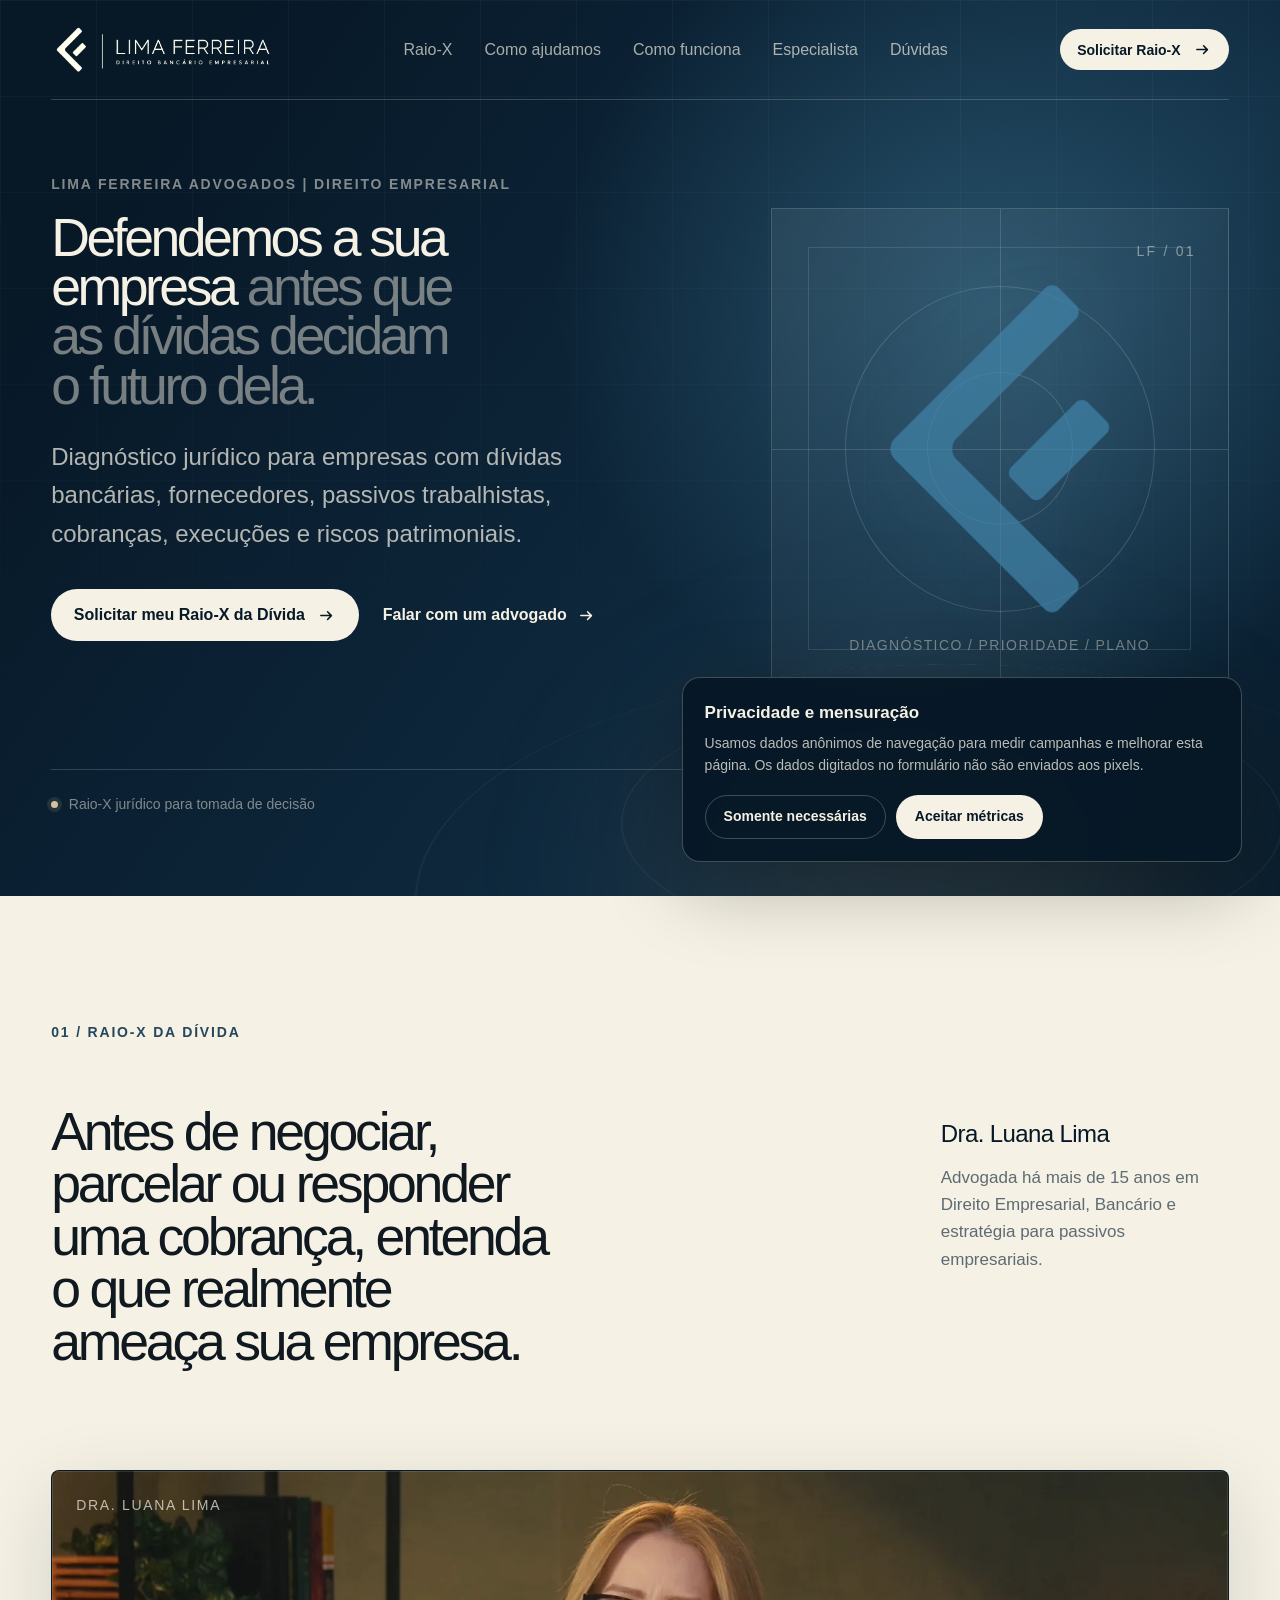
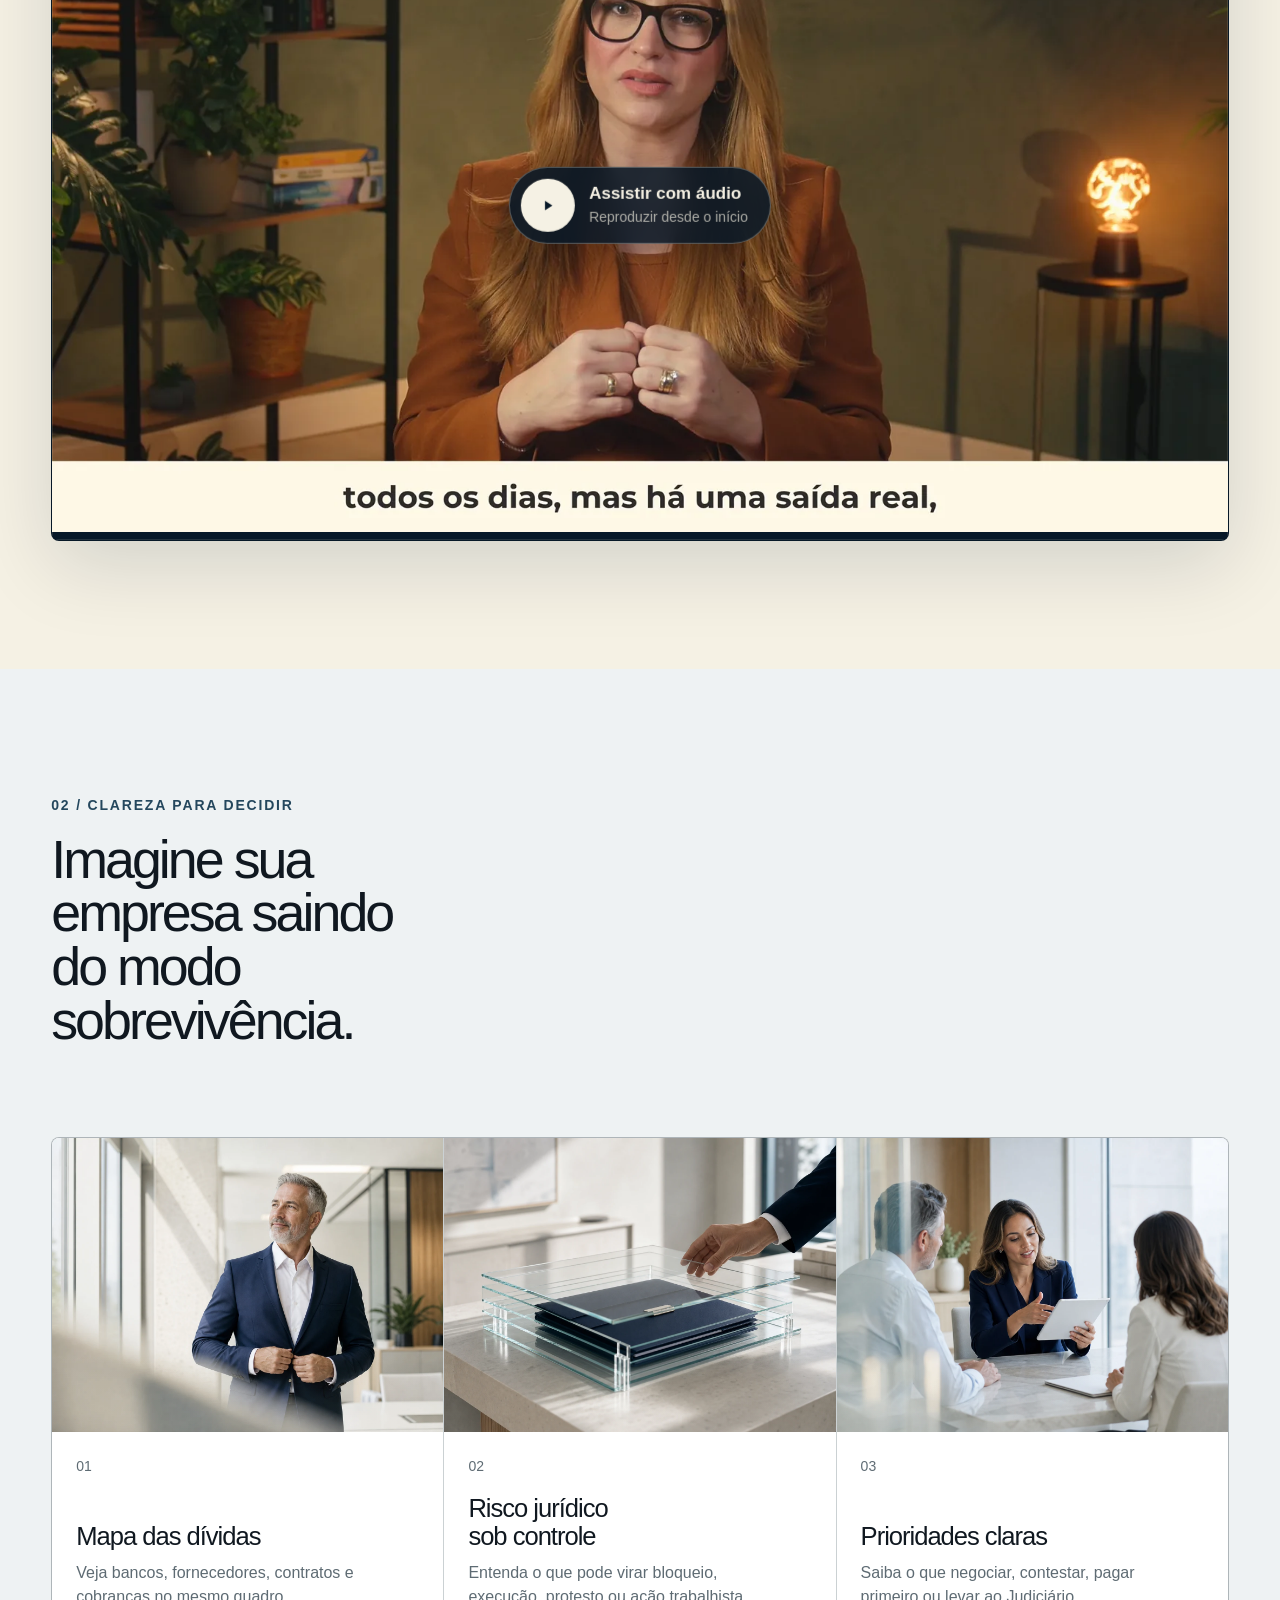
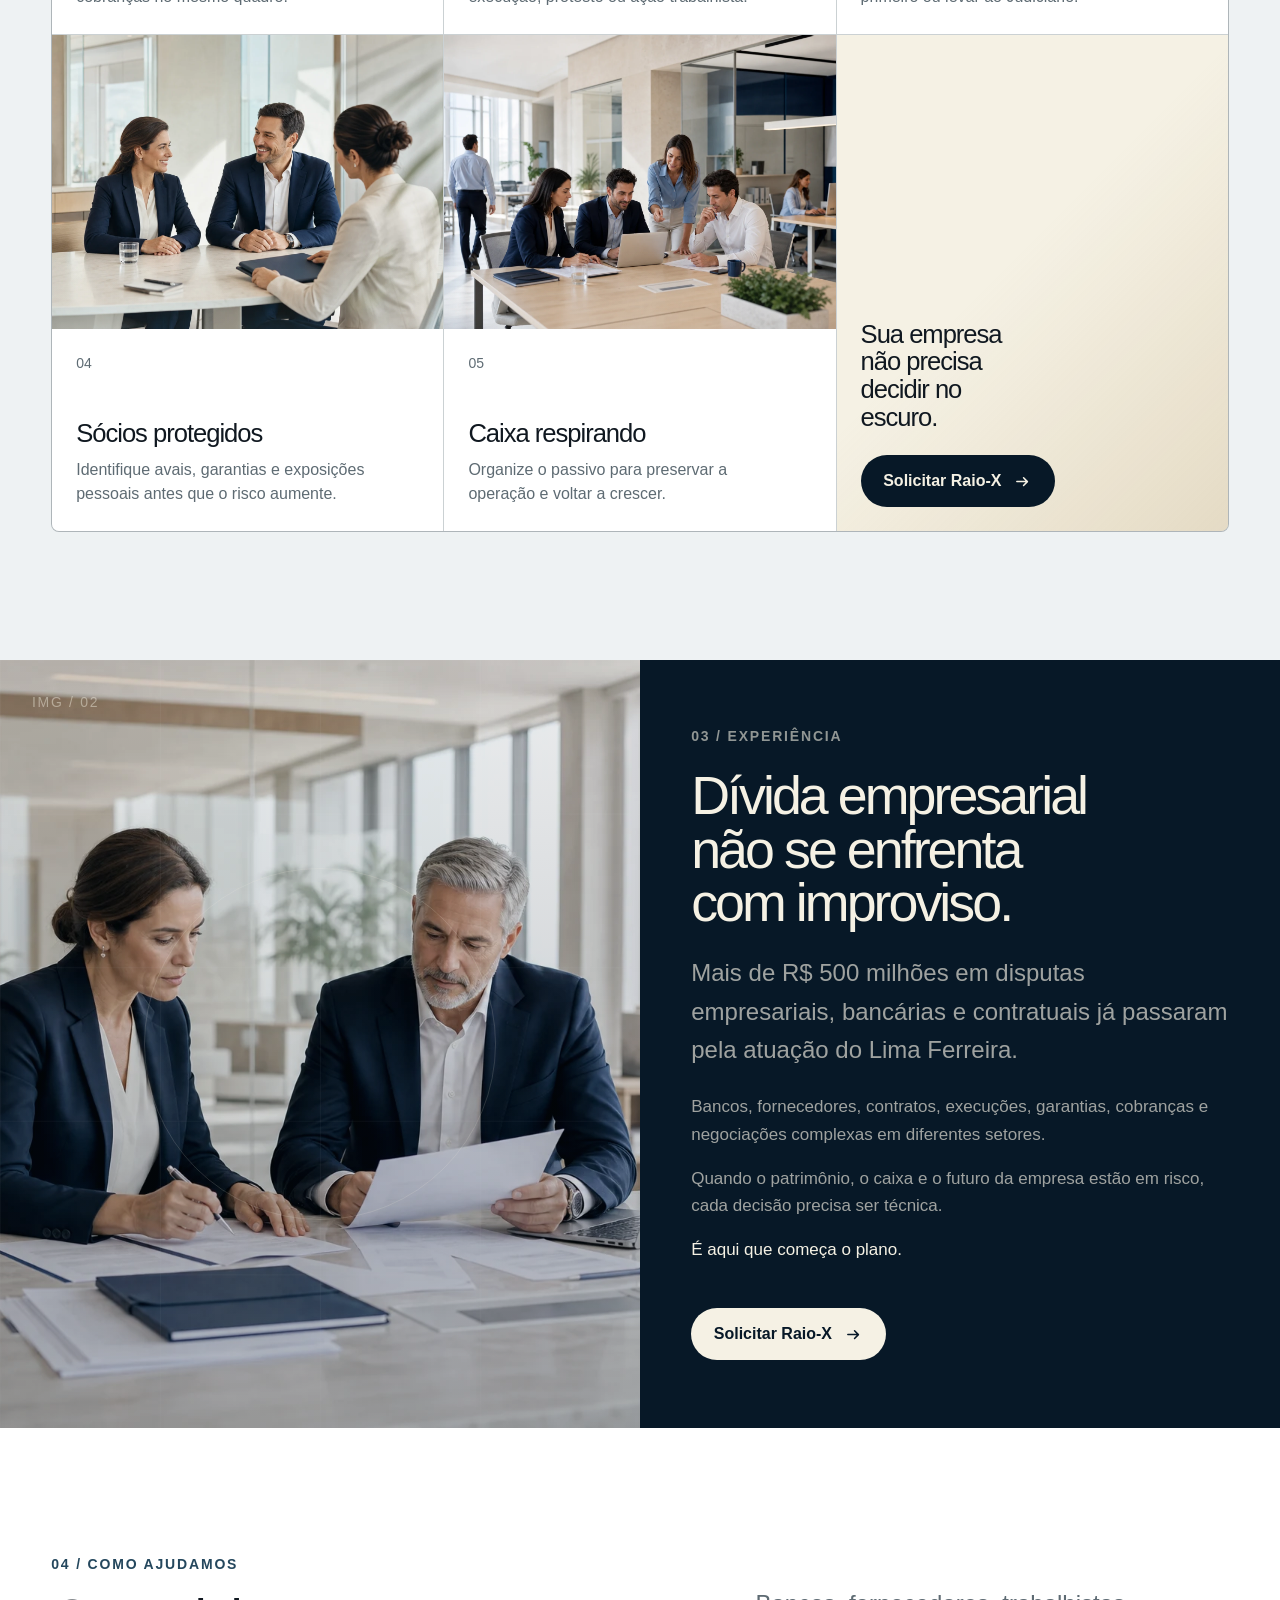
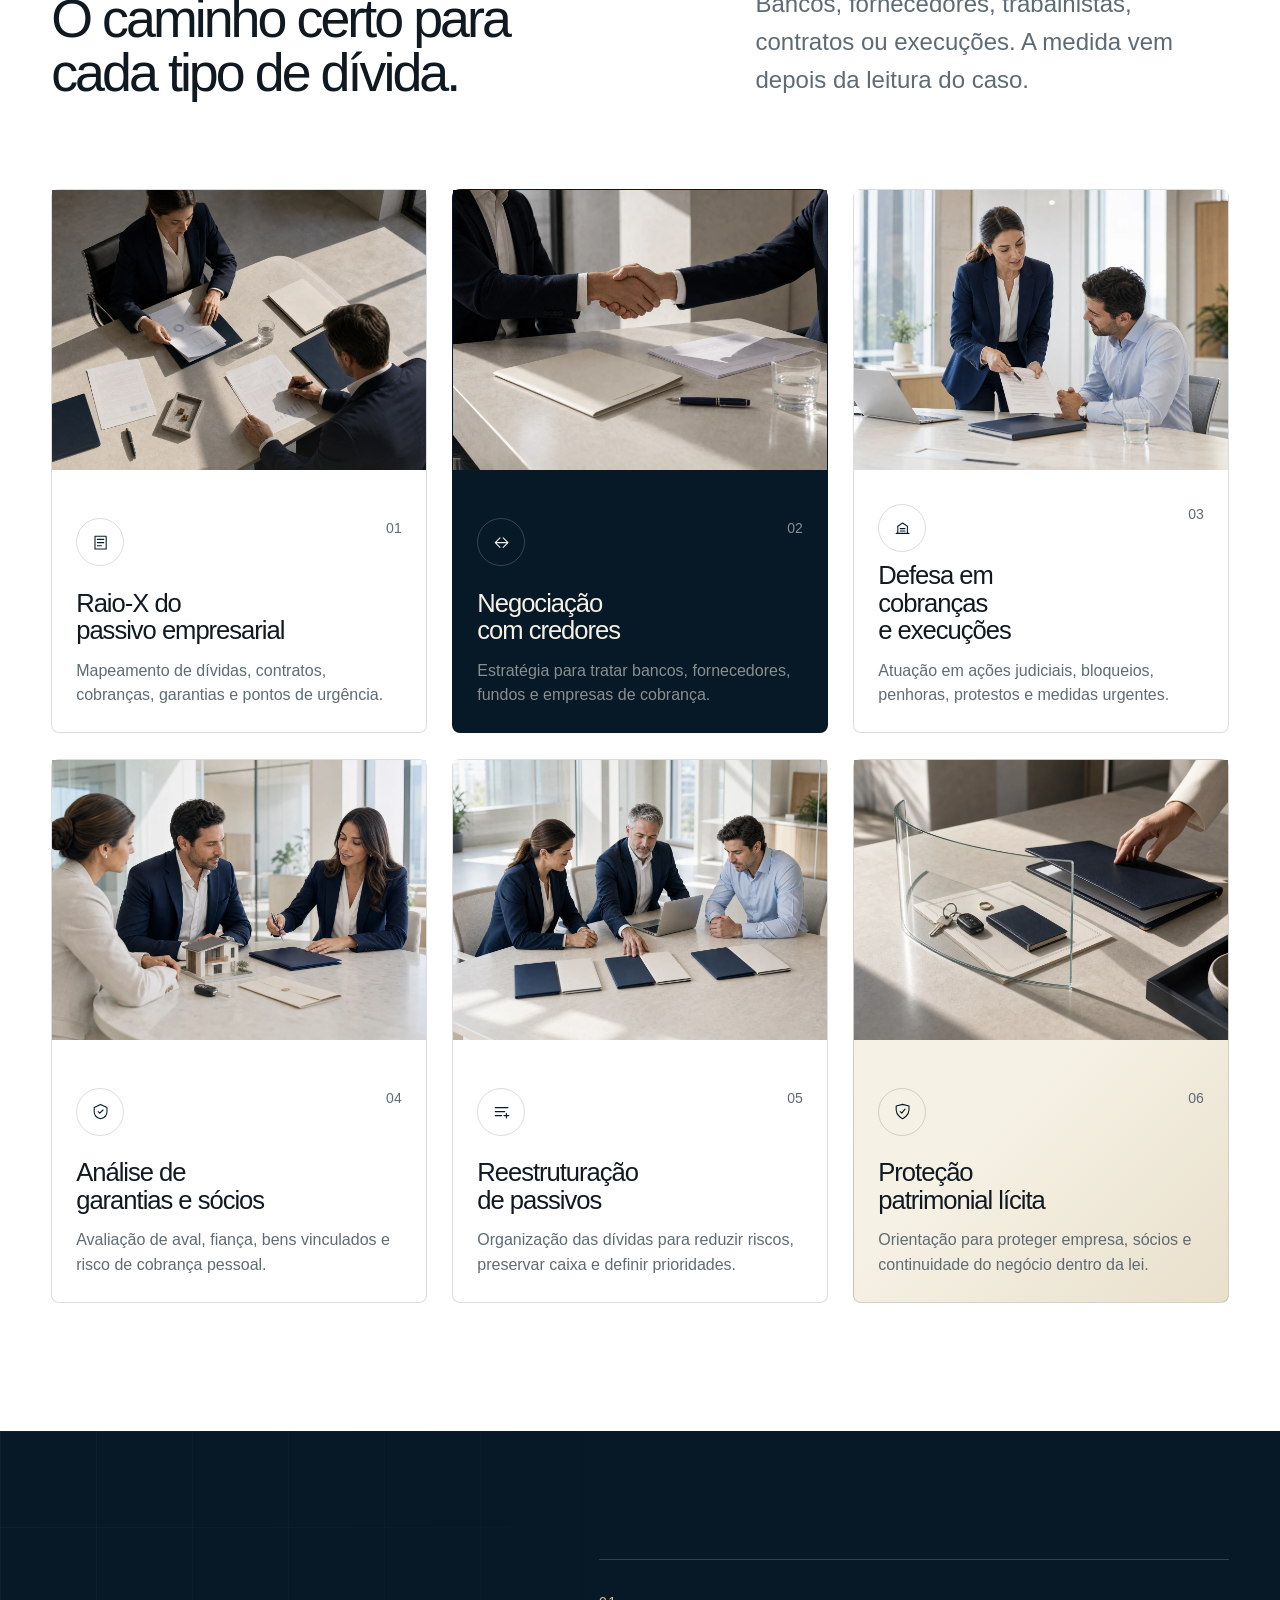
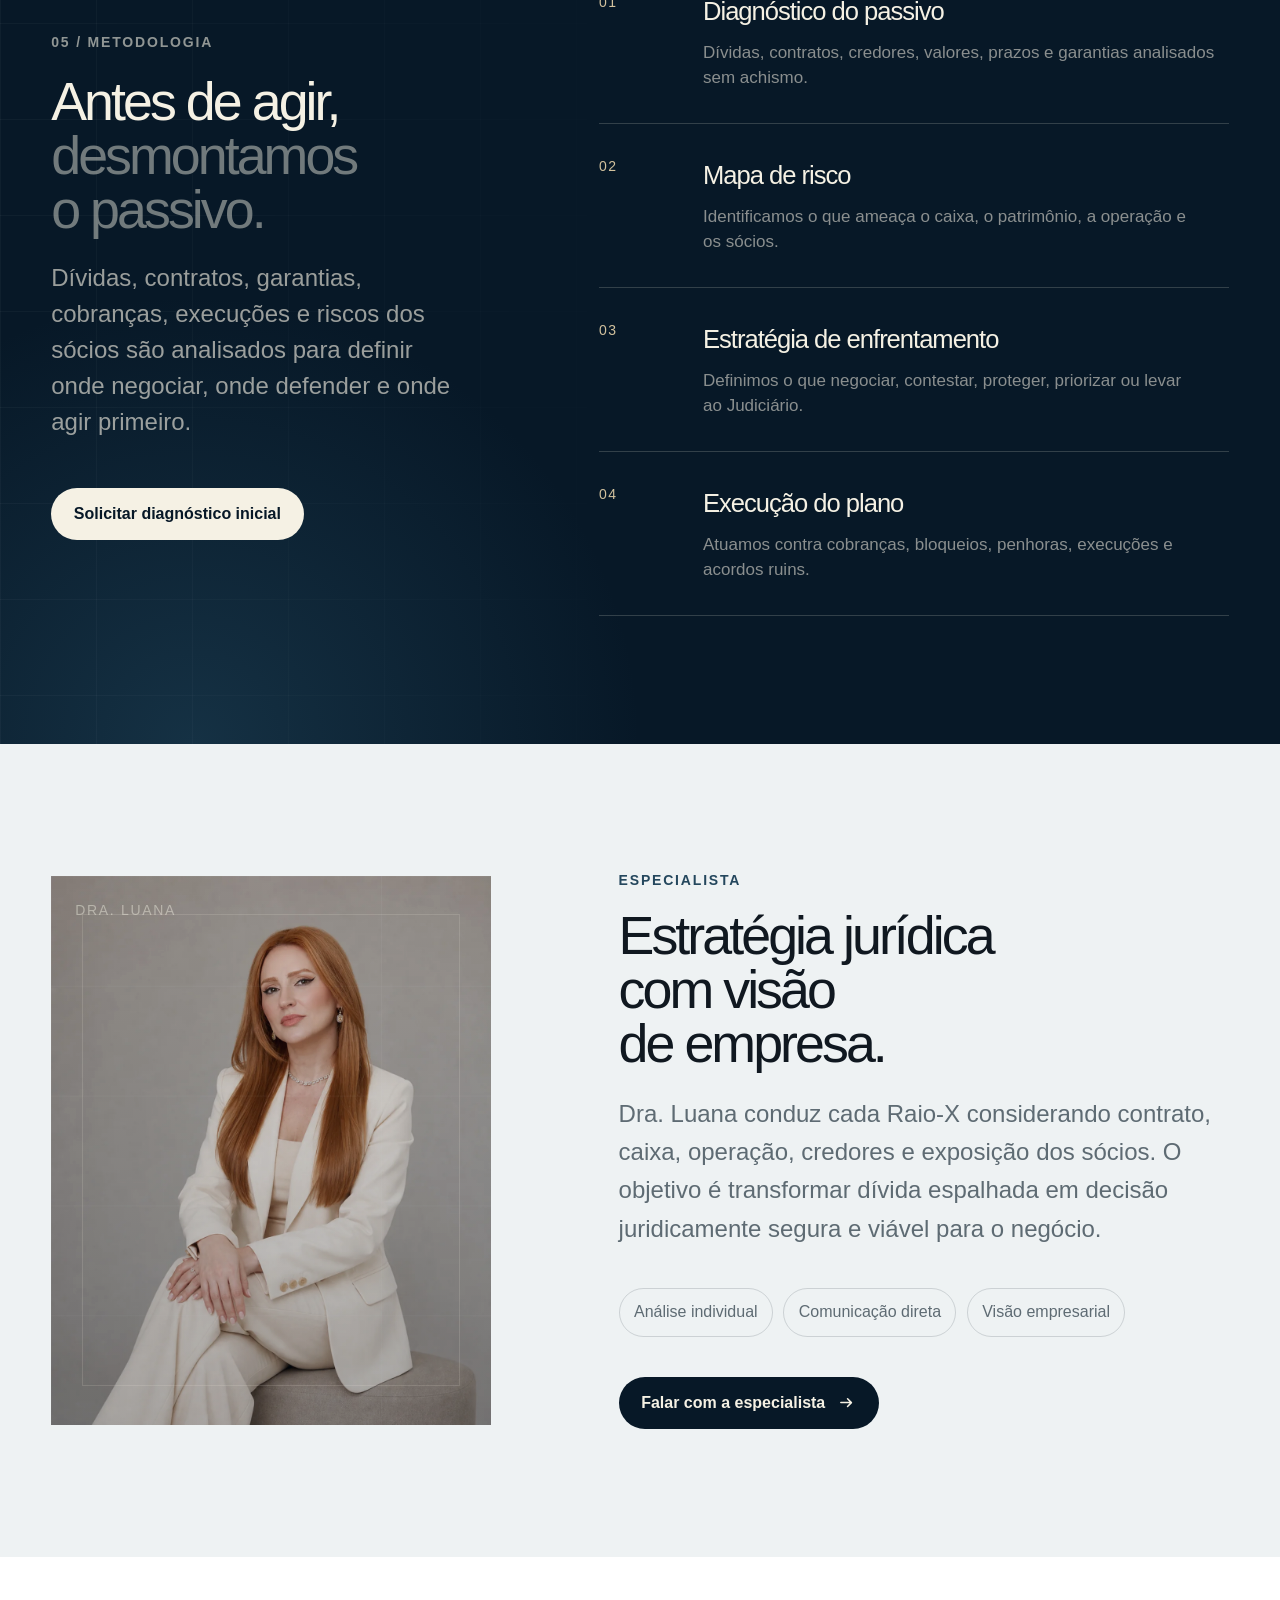
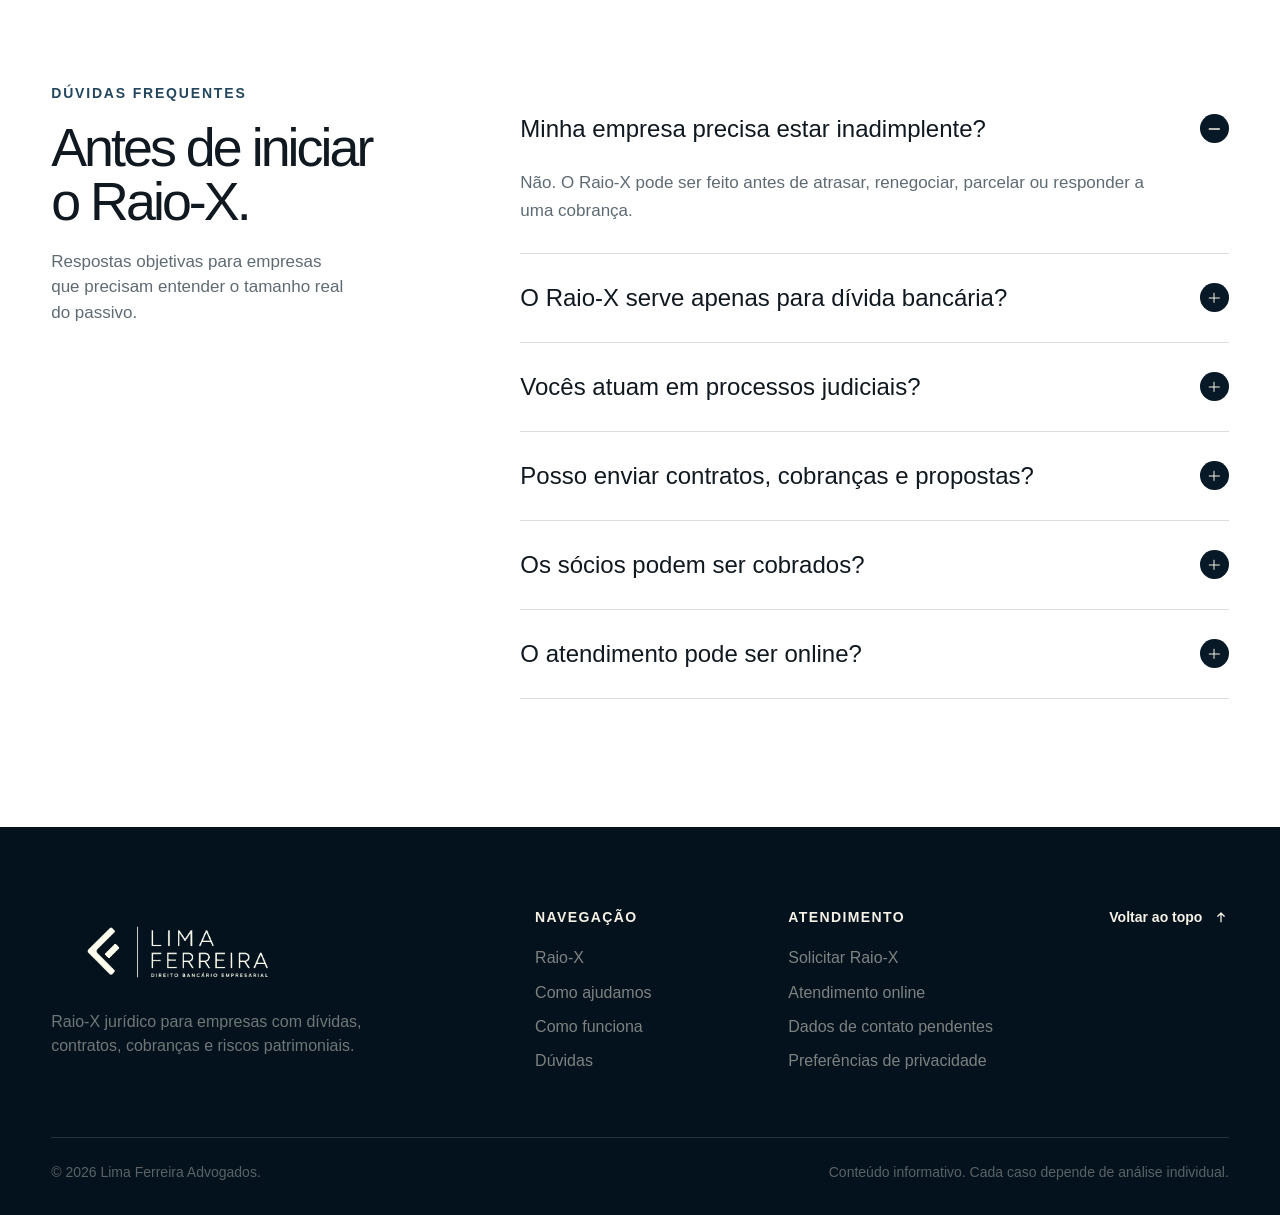
==== commit 835bc24e: "Add popup lead form thank-you flow" ====
--- a/index.html
+++ b/index.html
@@ -11,11 +11,11 @@
     <title>Raio-X da Dívida Empresarial | Lima Ferreira Advogados</title>
     <link rel="icon" href="logos/lima_ferreira_bancario_compacta_ivory_sem_fundo.png" />
     <link rel="stylesheet" href="styles/tokens.css?v=20260612-mobile-type-system" />
-    <link rel="stylesheet" href="styles/landing.css?v=20260617-liquid-mobile-cta" />
+    <link rel="stylesheet" href="styles/landing.css?v=20260626-thank-you-v1" />
     <link rel="stylesheet" href="styles/tracking.css?v=20260613-tracking-suite" />
-    <script src="scripts/tracking-config.js?v=20260613-tracking-suite"></script>
-    <script src="scripts/tracking.js?v=20260613-tracking-suite" defer></script>
-    <script src="scripts/landing.js?v=20260617-liquid-mobile-cta" defer></script>
+    <script src="scripts/tracking-config.js?v=20260624-gtm-web"></script>
+    <script src="scripts/tracking.js?v=20260626-thank-you-v1" defer></script>
+    <script src="scripts/landing.js?v=20260626-thank-you-v1" defer></script>
   </head>
 
   <body>
@@ -604,28 +604,54 @@
         </div>
       </section>
 
-      <section id="analise" class="analysis-section">
-        <div class="analysis-section__grid" aria-hidden="true"></div>
-        <div class="container analysis-layout">
-          <div class="analysis-copy">
+      <div id="analise" class="analysis-modal" data-analysis-modal hidden>
+        <div class="analysis-modal__backdrop" data-analysis-close></div>
+        <div
+          class="analysis-modal__dialog"
+          role="dialog"
+          aria-modal="true"
+          aria-labelledby="analysis-modal-title"
+          aria-describedby="analysis-modal-description"
+          tabindex="-1"
+          data-analysis-dialog
+        >
+          <div class="analysis-modal__intro">
+            <button
+              class="analysis-modal__close"
+              type="button"
+              aria-label="Fechar formulário"
+              data-analysis-close
+            >
+              <svg viewBox="0 0 20 20" aria-hidden="true">
+                <path d="M5 5l10 10M15 5 5 15" />
+              </svg>
+            </button>
+
             <p class="section-number section-number--light">Análise inicial</p>
-            <h2>O próximo passo começa com o Raio-X da sua dívida empresarial.</h2>
-            <p class="body-large">
-              Compartilhe o cenário atual. A equipe identifica quais dívidas, documentos e riscos
+            <h2 id="analysis-modal-title">Raio-X inicial da sua dívida empresarial.</h2>
+            <p id="analysis-modal-description" class="body-large">
+              Responda em poucos passos. A equipe identifica dívidas, documentos e riscos que
               precisam ser avaliados para definir o melhor caminho.
             </p>
 
-            <div class="analysis-assurance">
-              <span class="analysis-assurance__icon" aria-hidden="true">
+            <div class="analysis-modal__assurance">
+              <span class="analysis-modal__assurance-icon" aria-hidden="true">
                 <svg viewBox="0 0 24 24">
                   <path d="M12 3 4 7v5c0 5 3.4 8 8 9 4.6-1 8-4 8-9V7l-8-4ZM9 12l2 2 4-4" />
                 </svg>
               </span>
-              <p>As informações são usadas apenas para avaliação inicial e contato da equipe.</p>
+              <p>Dados usados apenas para avaliação inicial e contato da equipe.</p>
             </div>
-          </div>
-
-          <div class="form-shell">
+
+            <div class="analysis-modal__badges" aria-label="Características do formulário">
+              <span>2 min</span>
+              <span>Sem compromisso</span>
+              <span>Atendimento online</span>
+            </div>
+          </div>
+
+          <div class="analysis-modal__body" data-analysis-modal-body>
+            <div class="form-shell">
             <div class="form-progress" aria-label="Progresso do formulário">
               <div class="form-progress__bar" aria-hidden="true">
                 <span data-progress-bar></span>
@@ -1043,19 +1069,38 @@
                   <path d="M5 12l4 4L19 6" />
                 </svg>
               </span>
-              <p class="eyebrow eyebrow--dark">Informações registradas</p>
-              <h3>Solicitação de Raio-X enviada.</h3>
-              <p>
-                A equipe recebeu as informações iniciais e entrará em contato pelos canais
-                informados.
+              <p class="eyebrow eyebrow--dark">Solicitação enviada</p>
+              <h3>Obrigado. Seu pedido de Raio-X foi recebido.</h3>
+              <p data-form-success-message>
+                A solicitação de Raio-X foi enviada com sucesso. Nossa equipe analisará as
+                informações iniciais e entrará em contato o mais breve possível.
               </p>
-              <button class="button button--outline" type="button" data-form-reset>
-                Preencher novamente
-              </button>
+
+              <div class="form-success__next">
+                <p>Precisa acelerar o atendimento?</p>
+                <a
+                  class="button button--primary"
+                  href="#"
+                  target="_blank"
+                  rel="noopener noreferrer"
+                  data-form-success-whatsapp
+                >
+                  Falar imediatamente no WhatsApp
+                  <span class="button-icon" aria-hidden="true">
+                    <svg viewBox="0 0 20 20">
+                      <path d="M4 10h11M11 6l4 4-4 4" />
+                    </svg>
+                  </span>
+                </a>
+                <button class="button button--outline" type="button" data-form-reset>
+                  Preencher novamente
+                </button>
+              </div>
             </div>
-          </div>
-        </div>
-      </section>
+            </div>
+          </div>
+        </div>
+      </div>
     </main>
 
     <footer class="site-footer">
--- a/styles/landing.css
+++ b/styles/landing.css
@@ -36,6 +36,10 @@
 }
 
 body.menu-open {
+  overflow: hidden;
+}
+
+body.analysis-modal-open {
   overflow: hidden;
 }
 
@@ -299,7 +303,8 @@
 .text-link svg,
 .mobile-cta svg,
 .back-to-top svg,
-.analysis-assurance svg,
+.analysis-modal__close svg,
+.analysis-modal__assurance-icon svg,
 .form-success svg {
   fill: none;
   stroke: currentColor;
@@ -913,8 +918,7 @@
 }
 
 .situation-card__icon svg,
-.service-card__icon svg,
-.analysis-assurance__icon svg {
+.service-card__icon svg {
   width: 1.2rem;
   fill: none;
   stroke: currentColor;
@@ -1710,74 +1714,203 @@
   line-height: 1.65;
 }
 
-.analysis-section {
+.analysis-modal {
+  position: fixed;
+  inset: 0;
+  z-index: 110;
+  display: grid;
+  place-items: center;
+  padding: clamp(1rem, 2.5vw, 2rem);
+  color: var(--ink);
+}
+
+.analysis-modal__backdrop {
+  position: absolute;
+  inset: 0;
+  background: rgba(3, 14, 23, 0.72);
+  backdrop-filter: blur(16px);
+}
+
+.analysis-modal__dialog {
   position: relative;
+  z-index: 1;
+  display: grid;
+  width: min(100%, 74rem);
+  height: min(45rem, calc(100dvh - 2rem));
+  max-height: calc(100dvh - 2rem);
   overflow: hidden;
-  padding-block: var(--section-space);
+  grid-template-columns: minmax(18rem, 0.78fr) minmax(28rem, 1.22fr);
+  grid-template-rows: minmax(0, 1fr);
+  border: 1px solid rgba(245, 241, 228, 0.2);
+  border-radius: var(--radius-sm);
+  background: var(--white);
+  box-shadow: 0 2rem 5rem rgba(3, 14, 23, 0.32);
+  opacity: 0;
+  transform: translateY(0.75rem) scale(0.985);
+  transition:
+    opacity var(--transition-fast),
+    transform var(--transition-fast);
+}
+
+.analysis-modal.is-open .analysis-modal__dialog {
+  opacity: 1;
+  transform: translateY(0) scale(1);
+}
+
+.analysis-modal__intro {
+  position: relative;
+  display: flex;
+  min-width: 0;
+  min-height: 0;
+  flex-direction: column;
+  padding: clamp(1.5rem, 3.5vw, 3rem);
   background:
-    radial-gradient(circle at 8% 90%, rgba(47, 96, 122, 0.42), transparent 30rem),
-    linear-gradient(130deg, var(--navy-950), #102c42);
+    linear-gradient(90deg, rgba(245, 241, 228, 0.045) 1px, transparent 1px),
+    linear-gradient(rgba(245, 241, 228, 0.045) 1px, transparent 1px),
+    linear-gradient(145deg, var(--navy-950), #12334b);
+  background-size: 4rem 4rem, 4rem 4rem, auto;
   color: var(--ivory-100);
 }
 
-.analysis-section__grid {
-  position: absolute;
-  inset: 0;
-  background:
-    linear-gradient(90deg, rgba(255, 255, 255, 0.035) 1px, transparent 1px),
-    linear-gradient(rgba(255, 255, 255, 0.035) 1px, transparent 1px);
-  background-size: 6rem 6rem;
-  mask-image: linear-gradient(to right, black, transparent 65%);
-}
-
-.analysis-layout {
-  position: relative;
+.analysis-modal__intro h2 {
+  max-width: 11ch;
+  margin: 1rem 0 1rem;
+  font-size: 3.25rem;
+  font-weight: 400;
+  letter-spacing: 0;
+  line-height: 0.98;
+}
+
+.analysis-modal__intro .body-large {
+  max-width: 26rem;
+  margin: 0;
+  color: rgba(245, 241, 228, 0.68);
+  font-size: var(--text-base);
+}
+
+.analysis-modal__close {
+  position: absolute;
+  top: 1rem;
+  right: 1rem;
   display: grid;
-  grid-template-columns: minmax(20rem, 0.68fr) minmax(36rem, 1.32fr);
-  align-items: start;
-  gap: clamp(4rem, 8vw, 7rem);
-}
-
-.analysis-copy {
-  position: sticky;
-  top: 8rem;
-}
-
-.analysis-copy h2 {
-  margin: 1.3rem 0 1.5rem;
-  font-size: var(--text-section-title);
-  font-weight: 400;
-  letter-spacing: -0.055em;
-  line-height: 1;
-}
-
-.analysis-copy > .body-large {
-  color: rgba(245, 241, 228, 0.62);
-}
-
-.analysis-assurance {
+  width: 2.75rem;
+  height: 2.75rem;
+  place-items: center;
+  border: 1px solid rgba(245, 241, 228, 0.22);
+  border-radius: 50%;
+  background: rgba(245, 241, 228, 0.08);
+  color: var(--ivory-100);
+  cursor: pointer;
+  transition:
+    background-color var(--transition-fast),
+    transform var(--transition-fast);
+}
+
+.analysis-modal__close:hover {
+  background: rgba(245, 241, 228, 0.16);
+  transform: translateY(-1px);
+}
+
+.analysis-modal__close svg {
+  width: 1.1rem;
+}
+
+.analysis-modal__assurance {
   display: flex;
-  gap: 1rem;
-  margin-top: 3rem;
-  padding-top: 1.5rem;
-  border-top: 1px solid rgba(245, 241, 228, 0.18);
-}
-
-.analysis-assurance__icon {
+  gap: 0.85rem;
+  margin-top: auto;
+  padding: 1rem;
+  border: 1px solid rgba(245, 241, 228, 0.16);
+  border-radius: var(--radius-sm);
+  background: rgba(245, 241, 228, 0.07);
+}
+
+.analysis-modal__assurance-icon {
   display: grid;
-  width: 2.5rem;
-  height: 2.5rem;
+  width: 2.4rem;
+  height: 2.4rem;
   flex: 0 0 auto;
-  border: 1px solid rgba(245, 241, 228, 0.2);
+  border: 1px solid rgba(245, 241, 228, 0.22);
   border-radius: 50%;
   place-items: center;
 }
 
-.analysis-assurance p {
-  max-width: 27rem;
+.analysis-modal__assurance-icon svg {
+  width: 1.2rem;
+}
+
+.analysis-modal__assurance p {
   margin: 0;
-  color: rgba(245, 241, 228, 0.5);
-  font-size: var(--text-sm);
+  color: rgba(245, 241, 228, 0.74);
+  font-size: var(--text-xs);
+  line-height: 1.45;
+}
+
+.analysis-modal__badges {
+  display: flex;
+  flex-wrap: wrap;
+  gap: 0.55rem;
+  margin-top: 1rem;
+}
+
+.analysis-modal__badges span {
+  padding: 0.45rem 0.65rem;
+  border: 1px solid rgba(245, 241, 228, 0.18);
+  border-radius: var(--radius-pill);
+  color: rgba(245, 241, 228, 0.72);
+  font-size: 0.75rem;
+  font-weight: 700;
+  line-height: 1;
+}
+
+.analysis-modal__body {
+  min-width: 0;
+  min-height: 0;
+  overflow-y: auto;
+  background: var(--white);
+  -webkit-overflow-scrolling: touch;
+}
+
+.analysis-modal .form-shell {
+  min-height: 100%;
+  border-radius: 0;
+  box-shadow: none;
+  scroll-margin-top: 0;
+}
+
+.analysis-modal .form-progress {
+  position: sticky;
+  z-index: 2;
+  top: 0;
+  background: rgba(238, 242, 243, 0.96);
+  backdrop-filter: blur(14px);
+}
+
+.analysis-modal #analysis-form {
+  padding: clamp(1.75rem, 3vw, 2.75rem);
+}
+
+.analysis-modal .form-question {
+  min-height: clamp(18rem, 38dvh, 23rem);
+}
+
+.analysis-modal .form-step__heading {
+  margin-bottom: clamp(1.35rem, 2.5vw, 2rem);
+}
+
+.analysis-modal .form-step__heading h3 {
+  max-width: 18ch;
+  font-size: 2.35rem;
+  letter-spacing: 0;
+  line-height: 1.04;
+}
+
+.analysis-modal .field input {
+  min-height: 4.4rem;
+}
+
+.analysis-modal .field textarea {
+  min-height: 9rem;
 }
 
 .form-shell {
@@ -2116,7 +2249,10 @@
 }
 
 .form-success {
-  min-height: 40rem;
+  display: flex;
+  min-height: 100%;
+  flex-direction: column;
+  justify-content: center;
   padding: clamp(3rem, 7vw, 6rem);
 }
 
@@ -2136,19 +2272,40 @@
 }
 
 .form-success h3 {
+  max-width: 11ch;
   margin: 0.8rem 0 1rem;
-  font-size: var(--text-2xl);
+  font-size: 3rem;
   font-weight: 400;
-  letter-spacing: -0.055em;
+  letter-spacing: 0;
+  line-height: 1;
 }
 
 .form-success > p:not(.eyebrow) {
   max-width: 34rem;
   color: var(--color-text-muted);
-}
-
-.form-success .button {
-  margin-top: 1.5rem;
+  font-size: var(--text-base);
+  line-height: 1.65;
+}
+
+.form-success__next {
+  display: grid;
+  max-width: 30rem;
+  gap: 0.75rem;
+  margin-top: 2rem;
+  padding-top: 1.5rem;
+  border-top: 1px solid var(--color-border);
+}
+
+.form-success__next p {
+  margin: 0 0 0.25rem;
+  color: var(--slate-800);
+  font-size: var(--text-sm);
+  font-weight: 700;
+}
+
+.form-success__next .button {
+  width: 100%;
+  min-height: 3.65rem;
 }
 
 .site-footer {
@@ -2380,7 +2537,7 @@
     0 12px 24px rgba(3, 14, 23, 0.18);
 }
 
-body.analysis-visible .mobile-cta {
+body.analysis-modal-open .mobile-cta {
   pointer-events: none;
   opacity: 0;
   transform: translateY(calc(100% + 2rem));
@@ -2463,10 +2620,6 @@
     display: none;
   }
 
-  .analysis-layout {
-    grid-template-columns: 0.62fr 1.38fr;
-    gap: 3rem;
-  }
 }
 
 @media (max-width: 56rem) {
@@ -2571,8 +2724,7 @@
 
   .method-layout,
   .specialist-layout,
-  .faq-layout,
-  .analysis-layout {
+  .faq-layout {
     grid-template-columns: 1fr;
   }
 
@@ -2588,13 +2740,8 @@
     grid-template-columns: 1fr;
   }
 
-  .faq-intro,
-  .analysis-copy {
+  .faq-intro {
     position: static;
-  }
-
-  .analysis-copy {
-    max-width: 42rem;
   }
 
   .form-shell {
@@ -2650,7 +2797,6 @@
   .pain-section .section-heading h2,
   .specialist-copy h2,
   .faq-intro h2,
-  .analysis-copy h2,
   .form-step__heading h3 {
     max-width: 100%;
   }
@@ -2863,6 +3009,203 @@
   .hero h1,
   .video-intro h2 {
     font-size: 2.25rem;
+  }
+}
+
+@media (max-width: 48rem) {
+  .analysis-modal {
+    align-items: stretch;
+    padding: 0;
+  }
+
+  .analysis-modal__backdrop {
+    display: none;
+  }
+
+  .analysis-modal__dialog {
+    width: 100%;
+    height: 100dvh;
+    max-height: none;
+    grid-template-columns: 1fr;
+    grid-template-rows: auto minmax(0, 1fr);
+    border: 0;
+    border-radius: 0;
+  }
+
+  .analysis-modal__intro {
+    min-height: auto;
+    padding: calc(env(safe-area-inset-top) + 0.85rem) 1rem 0.8rem;
+    border-bottom: 1px solid rgba(245, 241, 228, 0.12);
+  }
+
+  .analysis-modal__intro h2 {
+    max-width: calc(100% - 3.5rem);
+    margin: 0.45rem 0 0.55rem;
+    font-size: 1.62rem;
+    line-height: 1.05;
+  }
+
+  .analysis-modal__intro .body-large {
+    display: none;
+  }
+
+  .analysis-modal__close {
+    top: calc(env(safe-area-inset-top) + 0.75rem);
+    right: 0.75rem;
+    width: 2.65rem;
+    height: 2.65rem;
+  }
+
+  .analysis-modal__assurance {
+    margin-top: 0.55rem;
+    padding: 0;
+    border: 0;
+    background: transparent;
+  }
+
+  .analysis-modal__assurance-icon {
+    width: 1.8rem;
+    height: 1.8rem;
+  }
+
+  .analysis-modal__assurance p {
+    font-size: 0.82rem;
+  }
+
+  .analysis-modal__badges {
+    display: none;
+  }
+
+  .analysis-modal__body {
+    min-height: 0;
+    padding-bottom: env(safe-area-inset-bottom);
+  }
+
+  .analysis-modal .form-shell {
+    min-height: 100%;
+  }
+
+  .analysis-modal .form-progress {
+    padding: 0.85rem 1rem;
+  }
+
+  .analysis-modal .form-progress__meta {
+    align-items: center;
+    flex-direction: row;
+    gap: 0.6rem;
+    letter-spacing: 0.05em;
+  }
+
+  .analysis-modal #analysis-form {
+    padding: 1.25rem 1rem calc(1rem + env(safe-area-inset-bottom));
+  }
+
+  .analysis-modal .form-question {
+    min-height: 0;
+  }
+
+  .analysis-modal .form-step__heading {
+    margin-bottom: 1.25rem;
+  }
+
+  .analysis-modal .form-step__heading > p {
+    margin-bottom: 0.55rem;
+    font-size: 0.78rem;
+    letter-spacing: 0.06em;
+  }
+
+  .analysis-modal .form-step__heading h3 {
+    max-width: 100%;
+    font-size: 1.78rem;
+    line-height: 1.08;
+  }
+
+  .analysis-modal .form-step__heading > span {
+    margin-top: 0.7rem;
+    font-size: 0.95rem;
+  }
+
+  .analysis-modal .option-grid,
+  .analysis-modal .option-grid--two {
+    grid-template-columns: 1fr;
+    gap: 0.6rem;
+  }
+
+  .analysis-modal .option-grid .option-card:last-child:nth-child(odd) {
+    grid-column: auto;
+  }
+
+  .analysis-modal .option-card span {
+    min-height: 3.65rem;
+    padding: 0.85rem 1rem;
+    font-size: 1rem;
+  }
+
+  .analysis-modal .field input,
+  .analysis-modal .field textarea,
+  .analysis-modal #analysis-form .field input,
+  .analysis-modal #analysis-form .field textarea {
+    font-size: 1rem;
+  }
+
+  .analysis-modal .field input {
+    min-height: 3.8rem;
+    padding-inline: 1rem;
+  }
+
+  .analysis-modal .field textarea {
+    min-height: 8rem;
+    padding: 1rem;
+  }
+
+  .analysis-modal .consent--card {
+    min-height: 0;
+    padding: 1rem;
+    font-size: 0.95rem;
+  }
+
+  .analysis-modal .form-actions {
+    position: sticky;
+    z-index: 3;
+    bottom: calc(env(safe-area-inset-bottom) * -1);
+    margin: 1.35rem -1rem 0;
+    padding: 0.85rem 1rem calc(0.85rem + env(safe-area-inset-bottom));
+    background: rgba(255, 255, 255, 0.97);
+    box-shadow: 0 -1rem 2rem rgba(7, 24, 39, 0.08);
+  }
+
+  .analysis-modal .form-actions .button {
+    min-width: 0;
+    min-height: 3.35rem;
+  }
+
+  .analysis-modal .form-back {
+    flex: 0 0 auto;
+  }
+
+  .analysis-modal .form-next,
+  .analysis-modal .form-submit {
+    flex: 1 1 12rem;
+  }
+
+  .analysis-modal .form-disclaimer {
+    font-size: 0.75rem;
+  }
+
+  .analysis-modal .form-success {
+    min-height: auto;
+    padding: 2rem 1rem calc(2rem + env(safe-area-inset-bottom));
+  }
+
+  .analysis-modal .form-success h3 {
+    max-width: 100%;
+    font-size: 2rem;
+    line-height: 1.05;
+  }
+
+  .analysis-modal .form-success__next {
+    max-width: none;
+    margin-top: 1.5rem;
   }
 }
 
